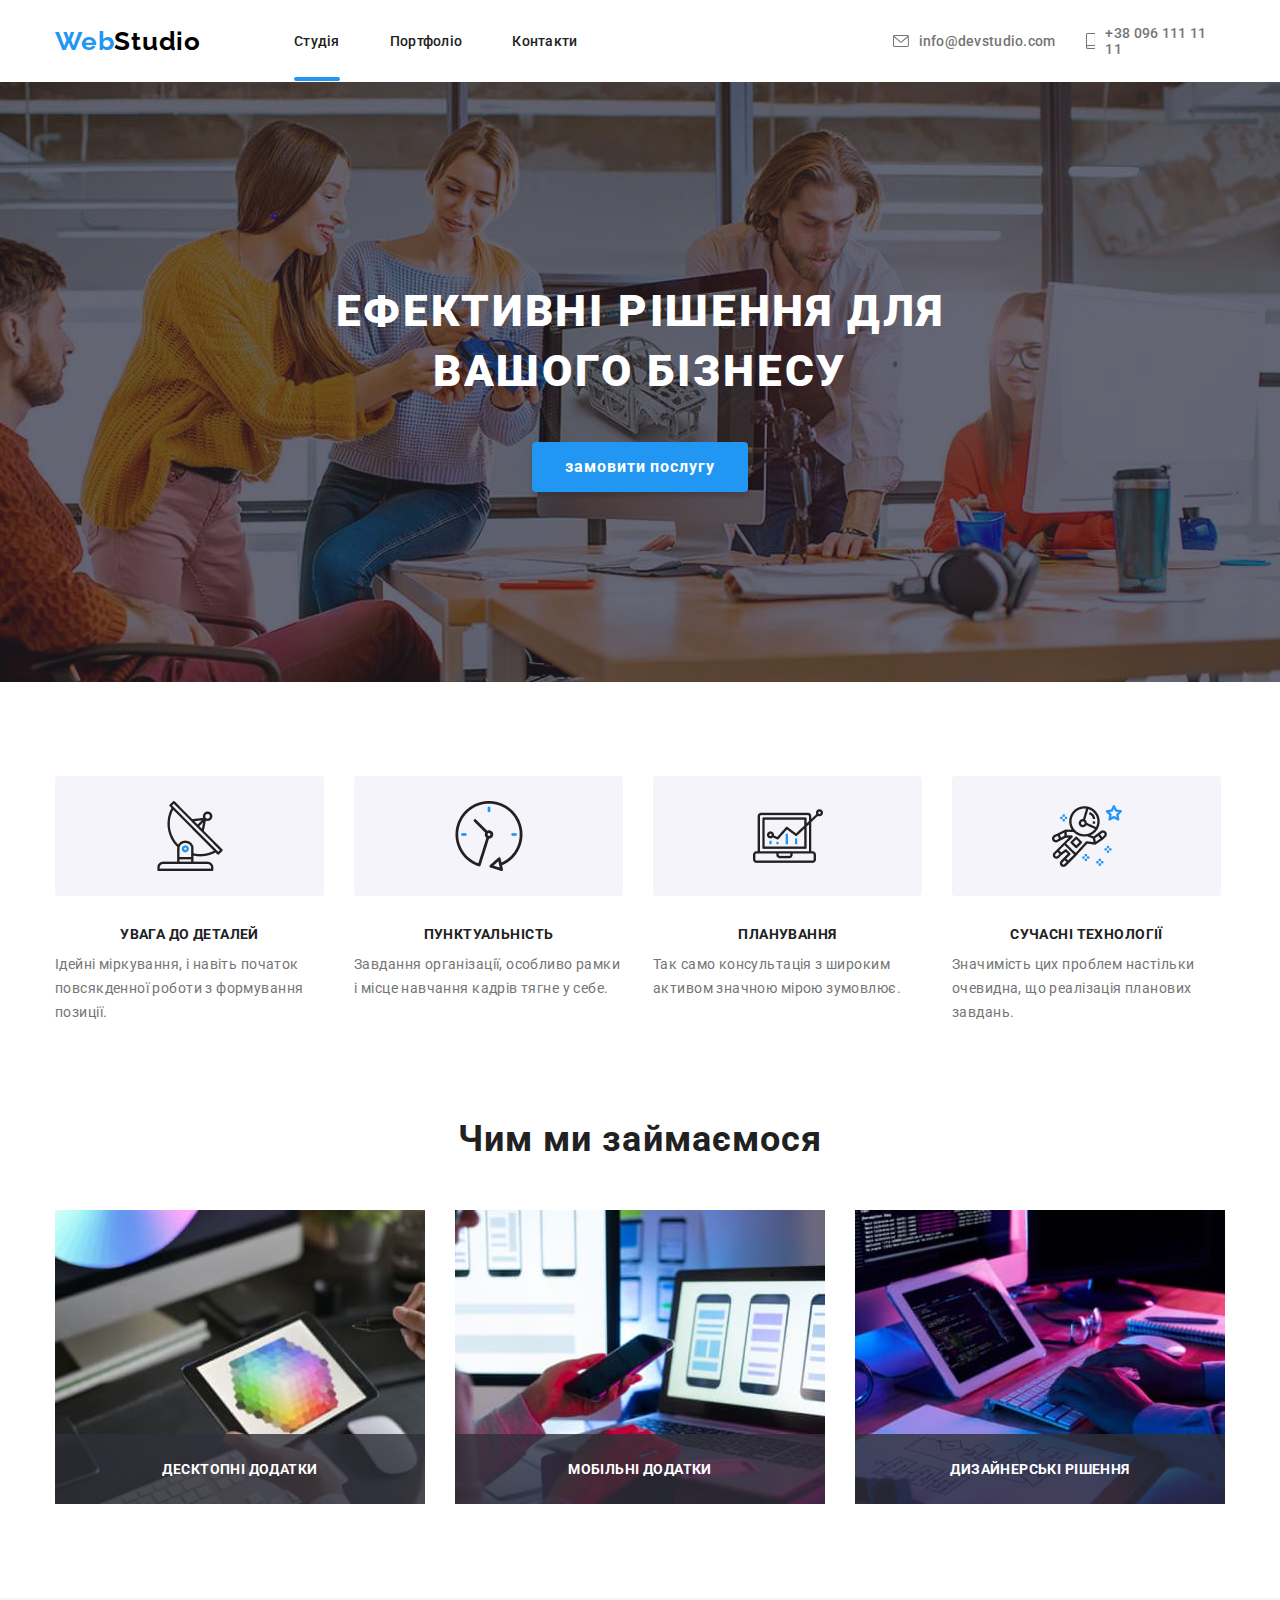
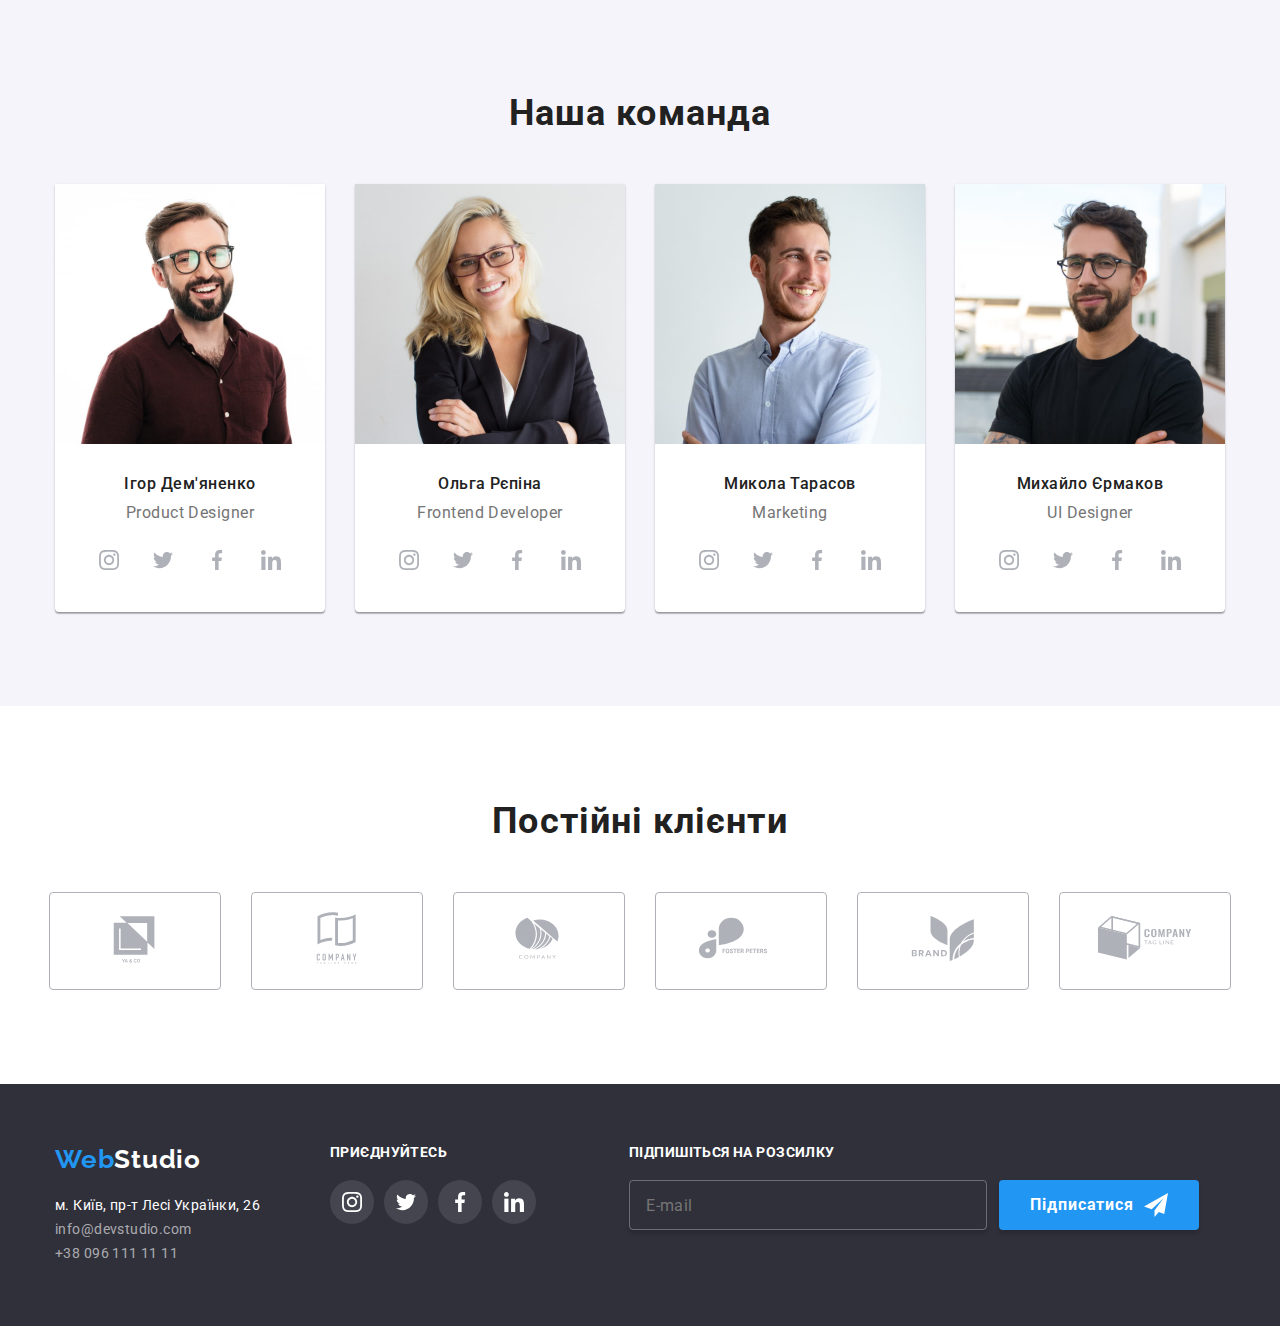
==== index.html @ 7b569685 "up" ====
<!DOCTYPE html>
<html lang="en">

<head>
    <meta charset="UTF-8">
    <meta name="viewport" content="width=device-width, initial-scale=1.0">
    <title>Document</title>
    <link rel="stylesheet" href="https://cdnjs.cloudflare.com/ajax/libs/modern-normalize/2.0.0/modern-normalize.min.css"
        integrity="sha512-4xo8blKMVCiXpTaLzQSLSw3KFOVPWhm/TRtuPVc4WG6kUgjH6J03IBuG7JZPkcWMxJ5huwaBpOpnwYElP/m6wg=="
        crossorigin="anonymous" referrerpolicy="no-referrer" />
    <link rel="preconnect" href="https://fonts.googleapis.com">
    <link rel="preconnect" href="https://fonts.gstatic.com" crossorigin>
    <link
        href="https://fonts.googleapis.com/css2?family=Raleway:wght@700&family=Roboto:wght@400;500;700;900&display=swap"
        rel="stylesheet">
    <link rel="stylesheet" href="./css/main.min.css">
</head>
<!-- header -->

<body>
    <header class="header">
        <div class="container">
            <a href="./index.html" class="header__logo">Web<span class="header__logo2">Studio</span></a>
            <nav class="header__nav">
                <input type="checkbox" id="toggle" class="burger__input">
                <label for="toggle" class="burger__label">
                    <span></span>
                </label>
                <ul class="header__nav-list">
                    <li class="header__nav-item"><a class="header__link-nav hover" href="./index.html">Студія</a></li>
                    <li class="header__nav-item"><a class="header__link-nav" href="./portfolio.html">Портфоліо</a></li>
                    <li class="header__nav-item"><a href="#" class="header__link-nav">Контакти</a></li>
                </ul>
                <!-- mobile-menu -->

                <div class="mobile__menu">
                    <nav class="mobile__nav">
                        <ul class="mobile__nav-list">
                            <li class="mobile__nav-item"><a class="mobile__link-nav hover"
                                    href="./index.html">Студія</a></li>
                            <li class="mobile__nav-item"><a class="mobile__link-nav"
                                    href="./portfolio.html">Портфоліо</a></li>
                            <li class="mobile__nav-item"><a href="#" class="mobile__link-nav">Контакти</a></li>
                        </ul>
                    </nav>
                    <div>
                        <ul class="mobile__contacts">
                            <li class="mobile__contacts-item "><a class="mobile__contacts-link tel-link"
                                    href="tel:+380961111111">
                                    +38 096 111 11 11</a></li>
                            <li class="mobile__contacts-item"><a class="mobile__contacts-link email-link"
                                    href="mailto:info@devstudio.com">
                                    info@devstudio.com</a></li>

                        </ul>
                        <ul class="mobile__social">
                            <li class="mobile__social-item">
                                <a href="" class="mobile__social-link">Instagram</a>
                            </li>
                            <li class="mobile__social-item">
                                <a href="" class="mobile__social-link">Twitter</a>
                            </li>
                            <li class="mobile__social-item">
                                <a href="" class="mobile__social-link">Facebook</a>
                            </li>
                            <li class="mobile__social-item">
                                <a href="" class="mobile__social-link">Linkedin</a>
                            </li>
                        </ul>
                    </div>
                </div>
            </nav>
            <ul class="header__contacts">
                <li class="header__contacts-item"><a class="header__contacts-link" href="mailto:info@devstudio.com">
                        <svg class="header__contacts-svg" width="16px" height="12px">
                            <use href="./img/icons/symbol-defs.svg#icon-envelope"></use>
                        </svg>
                        info@devstudio.com</a></li>
                <li class="header__contacts-item"><a class="header__contacts-link" href="tel:+380961111111">
                        <svg class="header__contacts-svg" width="10px" height="16px">
                            <use href="./img/icons/symbol-defs.svg#icon-smartphone"></use>
                        </svg>
                        +38 096 111 11 11</a></li>
            </ul>
        </div>
    </header>
    <main>
        <section class="hero">
            <div class="container">
                <h1 class="hero__title">Ефективні рішення для <br> вашого бізнесу</h1>
                <button class="hero-button" data-modal-open>замовити послугу</button>
            </div>
        </section>
        <section class="information-section section">
            <div class="container">
                <ul class="information-section__list">
                    <li class="information-section__item">
                        <h3 class="information-section__title">Увага до деталей</h3>
                        <p class="information-section__text">Ідейні міркування, і навіть початок повсякденної роботи з
                            формування позиції.</p>
                    </li>
                    <li class="information-section__item">
                        <h3 class="information-section__title">Пунктуальність</h3>
                        <p class="information-section__text">Завдання організації, особливо рамки і місце навчання
                            кадрів тягне у себе.</p>
                    </li>
                    <li class="information-section__item">
                        <h3 class="information-section__title">Планування</h3>
                        <p class="information-section__text">Так само консультація з широким активом значною мірою
                            зумовлює.</p>
                    </li>
                    <li class="information-section__item">
                        <h3 class="information-section__title">Сучасні технології</h3>
                        <p class="information-section__text">Значимість цих проблем настільки очевидна, що реалізація
                            планових завдань.</p>
                    </li>
                </ul>
            </div>
        </section>
        <section class="services">
            <div class="container">
                <h2 class="services__title">Чим ми займаємося</h2>
                <ul class="services__list">
                    <li class="services__item">
                        <img class="services__photo" src="./img/works/designer.jpg" alt="робота на комп'юторі">
                        <p class="services__p">Десктопні додатки</p>
                    </li>
                    <li class="services__item">
                        <img class="services__photo" src="./img/works/phone.jpg" alt="робота на телефоні">
                        <p class="services__p">Мобільні додатки</p>
                    </li>
                    <li class="services__item">
                        <img class="services__photo" src="./img/works/printing.jpg" alt="робота на планшеті">
                        <p class="services__p">Дизайнерські рішення</p>
                    </li>
                </ul>
            </div>
        </section>
        <section class="team-members">
            <div class="container">
                <h2 class="team-members__title">Наша команда</h2>
                <ul class="team-members__list">
                    <li class="team-members__item"><img class="team-members__photo" src="./img/team/igor.jpg"
                            alt="чоловік">
                        <h3 class="team-members__subtitle">Ігор Дем'яненко</h3>
                        <p class="team-members_text">Product Designer</p>
                        <ul class="team-members-svg-list">
                            <li class="team-members-svg-item">
                                <a href="#" class="team-members-svg-link">
                                    <svg class="team-members-svg">
                                        <use href="./img/icons/symbol-defs.svg#icon-instagram"></use>
                                    </svg>
                                </a>
                            </li>
                            <li class="team-members-svg-item">
                                <a href="#" class="team-members-svg-link">
                                    <svg class="team-members-svg">
                                        <use href="./img/icons/symbol-defs.svg#icon-twitter"></use>
                                    </svg>
                                </a>
                            </li>
                            <li class="team-members-svg-item">
                                <a href="#" class="team-members-svg-link">
                                    <svg class="team-members-svg">
                                        <use href="./img/icons/symbol-defs.svg#icon-facebook"></use>
                                    </svg>
                                </a>
                            </li>
                            <li class="team-members-svg-item">
                                <a href="#" class="team-members-svg-link">
                                    <svg class="team-members-svg">
                                        <use href="./img/icons/symbol-defs.svg#icon-linkedin"></use>
                                    </svg>
                                </a>
                            </li>
                        </ul>
                    <li class="team-members__item"><img class="team-members__photo" src="./img/team/olga.jpg"
                            alt="жінка">
                        <h3 class="team-members__subtitle">Ольга Рєпіна</h3>
                        <p class="team-members_text">Frontend Developer</p>
                        <ul class="team-members-svg-list">
                            <li class="team-members-svg-item">
                                <a href="#" class="team-members-svg-link">
                                    <svg class="team-members-svg">
                                        <use href="./img/icons/symbol-defs.svg#icon-instagram"></use>
                                    </svg>
                                </a>
                            </li>
                            <li class="team-members-svg-item">
                                <a href="#" class="team-members-svg-link">
                                    <svg class="team-members-svg">
                                        <use href="./img/icons/symbol-defs.svg#icon-twitter"></use>
                                    </svg>
                                </a>
                            </li>
                            <li class="team-members-svg-item">
                                <a href="#" class="team-members-svg-link">
                                    <svg class="team-members-svg">
                                        <use href="./img/icons/symbol-defs.svg#icon-facebook"></use>
                                    </svg>
                                </a>
                            </li>
                            <li class="team-members-svg-item">
                                <a href="#" class="team-members-svg-link">
                                    <svg class="team-members-svg">
                                        <use href="./img/icons/symbol-defs.svg#icon-linkedin"></use>
                                    </svg>
                                </a>
                            </li>
                        </ul>
                    </li>
                    <li class="team-members__item"><img class="team-members__photo" src="./img/team/micola.jpg"
                            alt="чоловік">
                        <h3 class="team-members__subtitle">Микола Тарасов</h3>
                        <p class="team-members_text">Marketing</p>
                        <ul class="team-members-svg-list">
                            <li class="team-members-svg-item">
                                <a href="#" class="team-members-svg-link">
                                    <svg class="team-members-svg">
                                        <use href="./img/icons/symbol-defs.svg#icon-instagram"></use>
                                    </svg>
                                </a>
                            </li>
                            <li class="team-members-svg-item">
                                <a href="#" class="team-members-svg-link">
                                    <svg class="team-members-svg">
                                        <use href="./img/icons/symbol-defs.svg#icon-twitter"></use>
                                    </svg>
                                </a>
                            </li>
                            <li class="team-members-svg-item">
                                <a href="#" class="team-members-svg-link">
                                    <svg class="team-members-svg">
                                        <use href="./img/icons/symbol-defs.svg#icon-facebook"></use>
                                    </svg>
                                </a>
                            </li>
                            <li class="team-members-svg-item">
                                <a href="#" class="team-members-svg-link">
                                    <svg class="team-members-svg">
                                        <use href="./img/icons/symbol-defs.svg#icon-linkedin"></use>
                                    </svg>
                                </a>
                            </li>
                        </ul>
                    </li>
                    <li class="team-members__item"><img class="team-members__photo" src="./img/team/michailo.jpg"
                            alt="чоловік">
                        <h3 class="team-members__subtitle">Михайло Єрмаков </h3>
                        <p class="team-members_text">UI Designer</p>
                        <ul class="team-members-svg-list">
                            <li class="team-members-svg-item">
                                <a href="#" class="team-members-svg-link">
                                    <svg class="team-members-svg">
                                        <use href="./img/icons/symbol-defs.svg#icon-instagram"></use>
                                    </svg>
                                </a>
                            </li>
                            <li class="team-members-svg-item">
                                <a href="#" class="team-members-svg-link">
                                    <svg class="team-members-svg">
                                        <use href="./img/icons/symbol-defs.svg#icon-twitter"></use>
                                    </svg>
                                </a>
                            </li>
                            <li class="team-members-svg-item">
                                <a href="#" class="team-members-svg-link">
                                    <svg class="team-members-svg">
                                        <use href="./img/icons/symbol-defs.svg#icon-facebook"></use>
                                    </svg>
                                </a>
                            </li>
                            <li class="team-members-svg-item">
                                <a href="#" class="team-members-svg-link">
                                    <svg class="team-members-svg">
                                        <use href="./img/icons/symbol-defs.svg#icon-linkedin"></use>
                                    </svg>
                                </a>
                            </li>
                        </ul>
                    </li>
                </ul>

        </section>
        <section class="regular__customers">
            <h2 class="regular__customers-title">Постійні клієнти</h2>
            <ul class="regular__customers-list">
                <li class="regular__customers-item">
                    <svg class="regular__customers-svg">
                        <use class="regular__customers-use" href="./img/icons/symbol-defs.svg#icon-Logo1"></use>
                    </svg>
                </li>
                <li class="regular__customers-item">
                    <svg class="regular__customers-svg">
                        <use class="regular__customers-use" href="./img/icons/symbol-defs.svg#icon-Logo2"></use>
                    </svg>
                </li>
                <li class="regular__customers-item">
                    <svg class="regular__customers-svg">
                        <use class="regular__customers-use" href="./img/icons/symbol-defs.svg#icon-Logo3"></use>
                    </svg>
                </li>
                <li class="regular__customers-item">
                    <svg class="regular__customers-svg">
                        <use class="regular__customers-use" href="./img/icons/symbol-defs.svg#icon-Logo4"></use>
                    </svg>
                </li>
                <li class="regular__customers-item">
                    <svg class="regular__customers-svg">
                        <use class="regular__customers-use" href="./img/icons/symbol-defs.svg#icon-Logo5"></use>
                    </svg>
                </li>
                <li class="regular__customers-item">
                    <svg class="regular__customers-svg">
                        <use class="regular__customers-use" href="./img/icons/symbol-defs.svg#icon-Logo6"></use>
                    </svg>
                </li>
            </ul>
            </div>
        </section>
    </main>
    <footer class="footer">
        <div class="container">
            <div class="footer-x-svg">
                <div class="footer__info-thumb">
                    <div class="footer-section">
                        <a class="footer__logo" href="#">Web<span class="footer__logo2">Studio</span></a>
                        <ul class="footer__list">
                            <li class="footer__item"><a class="footer__link-1" href="#">м. Київ, пр-т Лесі Українки,
                                    26</a>
                            </li>
                            <li class="footer__item"><a class="footer__link-2"
                                    href="mailto:info@devstudio.com">info@devstudio.com</a></li>
                            <li class="footer__item"><a class="footer__link-2" href="tel:+380961111111">+38 096 111 11
                                    11</a></li>
                        </ul>
                    </div>
                    <div class="footer__svg-section">
                        <h2 class="footer__text">приєднуйтесь</h2>
                        <ul class="footer-svg-list">
                            <li class="footer-svg-item">
                                <a href="#" class="footer-svg-link">
                                    <svg class="footer-svg">
                                        <use href="./img/icons/symbol-defs.svg#icon-instagram"></use>
                                    </svg>
                                </a>
                            </li>
                            <li class="footer-svg-item">
                                <a href="#" class="footer-svg-link">
                                    <svg class="footer-svg">
                                        <use href="./img/icons/symbol-defs.svg#icon-twitter"></use>
                                    </svg>
                                </a>
                            </li>
                            <li class="footer-svg-item">
                                <a href="#" class="footer-svg-link">
                                    <svg class="footer-svg">
                                        <use href="./img/icons/symbol-defs.svg#icon-facebook"></use>
                                    </svg>
                                </a>
                            </li>
                            <li class="footer-svg-item">
                                <a href="#" class="footer-svg-link">
                                    <svg class="footer-svg">
                                        <use href="./img/icons/symbol-defs.svg#icon-linkedin"></use>
                                    </svg>
                                </a>
                            </li>
                        </ul>
                    </div>
                </div>
                <div class="footer__form-container">
                    <h2 class="footer__text">Підпишіться на розсилку</h2>
                    <form class="footer__form">
                        <label class="footer-label">
                            <input placeholder="E-mail" class="footer-input" type="email" name="email"
                                pattern="^[a-zA-Z0-9._%+-]+@[a-zA-Z0-9.-]+\.[a-zA-Z]{2,}$" required
                                title="Вкажіть свою елктронну адресу">

                        </label>
                        <button type="submit" class="footer__button">
                            Підписатися
                            <svg class="footer__svg-button">
                                <use href="./img/icons/symbol-defs.svg#icon-send"></use>
                            </svg></button>
                    </form>
                </div>
            </div>

        </div>
        </div>
    </footer>
    <div class="backdrop is-hidden" data-modal>
        <div class="modal">
            <button class="btn" data-modal-close>
                <svg class="close-svg">
                    <use href="./img/icons/symbol-defs.svg#icon-close"></use>
                </svg>
            </button>
            <h1 class="modal-title">Залиште свої дані, ми вам передзвонимо</h1>
            <form class="signup-form">
                <label class="signup-label">Ім'я
                    <div class="signup-thumb">
                        <input class="signup-input" type="text" name="name"
                            pattern="^[A-Za-zА-Яа-яЁёІіЇїЄє\s\-']{1,50}$" required title="Вкажіть своє ім'я">
                        <svg class="signup-svg">
                            <use href="./img/icons/symbol-defs.svg#icon-person"></use>
                        </svg>
                    </div>
                </label>
                <label class="signup-label">Номер телефону
                    <div class="signup-thumb">
                        <input class="signup-input" type="tel" name="phone" pattern="^(?:\d{10}|38\d{10})$" required
                            title="Вкажіть свій номер телефону">
                        <svg class="signup-svg">
                            <use href="./img/icons/symbol-defs.svg#icon-phone"></use>
                        </svg>
                    </div>
                </label>

                <label class="signup-label">Пошта
                    <div class="signup-thumb">
                        <input class="signup-input" type="email" name="email"
                            pattern="^[a-zA-Z0-9._%+-]+@[a-zA-Z0-9.-]+\.[a-zA-Z]{2,}$" required
                            title="Вкажіть свою елктронну адресу">
                        <svg class="signup-svg">
                            <use href="./img/icons/symbol-defs.svg#icon-email"></use>
                        </svg>
                    </div>
                </label>
                <label placeholder="Your message*" class="signup-label" for="">Коментар
                    <div class="signup-thumb">
                        <textarea class="signup-input" name="message" placeholder="Введіть текст" id="" cols="30"
                            rows="10"></textarea>
                    </div>
                </label>
                <div class="security__div">
                    <input class="security__input" required type="checkbox" name="security"
                        value="Погоджуюся з розсилкою та приймаю Умови договору">
                    <h3 class="security__text">Погоджуюся з розсилкою та приймаю</h3> <a class="security__link"
                        href="#">Умови договору</a>
                </div>
                <button class="signup-button" type="submit">Відправити</button>
                <div class="label__input">

                </div>
            </form>
            </li>
        </div>
    </div>

    <script src="./modal.js"></script>
</body>

</html>
---- css/main.min.css ----
*,*::after,*::before{margin:0;padding:0;border:none;box-sizing:border-box}h1,h2,h3,h4,h5,h6,p{margin:0}p:last-child{margin-bottom:0}ul{margin:0;padding:0;list-style:none}a{color:currentColor;text-decoration:none}button{cursor:pointer}img{display:block;max-width:100%;height:auto}ul{margin:0;padding:0;list-style:none}a{color:currentColor;text-decoration:none}.container{width:100%;padding-left:15px;padding-right:15px}@media screen and (min-width: 480px){.container{width:480px;margin:0 auto}}@media screen and (min-width: 768px){.container{width:768px}}@media screen and (min-width: 1200px){.container{width:1200px}}body{font-family:"Roboto",sans-serif}.section{padding-top:60px;padding-bottom:60px}@media screen and (min-width: 1200px){.section{padding-top:94px;padding-bottom:94px}}.security__div,.close-svg{display:flex;justify-content:center;align-items:center}.header{padding-top:10px;padding-bottom:10px}.header .container{display:flex;align-items:center;justify-content:space-between}.header__logo{color:#2196f3;font-family:Raleway;font-size:24px;font-weight:700;letter-spacing:.72px}.header__logo2{color:#000}.header__nav-list{display:none}.header__contacts{display:none}@media screen and (min-width: 768px){.mobile__menu{display:none}.header{padding-top:21px;padding-bottom:21px}.header .container{display:flex;align-items:center;justify-content:flex-start}.header__logo{margin-right:88px}.header__nav{display:block;margin-right:96px}.header__nav-list{display:flex;align-items:center;gap:50px}.header__link-nav{position:relative;color:#212121;transition:color 250ms cubic-bezier(0.4, 0, 0.2, 1);font-size:14px;font-weight:500;letter-spacing:.28px;padding-bottom:32px}.header__contacts-link:hover,.header__link-nav:hover{color:#2196f3}.header__contacts{display:flex;flex-direction:column;gap:10px}.header__contacts-link{display:flex;transition:color 250ms cubic-bezier(0.4, 0, 0.2, 1);align-items:center;gap:10px;color:#757575;font-size:12px;font-weight:500;letter-spacing:.24px}.header__contacts-svg{fill:currentColor}.hover::after{content:"";display:block;position:absolute;bottom:0;left:0;height:4px;width:100%;border-radius:2px;background:#2196f3}}@media screen and (min-width: 1200px){.header{padding-top:25px;padding-bottom:25px}.header__link-nav{color:#212121;transition:color 250ms cubic-bezier(0.4, 0, 0.2, 1);font-family:"Roboto",sans-serif;font-size:14px;font-style:normal;font-weight:500;line-height:normal;letter-spacing:.28px}.header__contacts-link:hover,.header__link-nav:hover{color:#2196f3}.header .container{display:flex;align-items:center}.header__logo{color:#2196f3;font-family:Raleway;font-size:26px;font-weight:700;letter-spacing:.78px;margin-right:93px}.header__logo2{color:#000;font-family:Raleway;font-size:26px;font-weight:700;letter-spacing:.78px}.header__nav{font-size:14px;font-weight:500;letter-spacing:.28px;margin-right:315px}.header__nav-list{display:flex;gap:50px}.header__contacts{display:flex;flex-direction:row;align-items:center;gap:30px}.header__contacts-link{display:flex;transition:color 250ms cubic-bezier(0.4, 0, 0.2, 1);align-items:center;gap:10px;color:#757575;font-family:"Roboto",sans-serif;font-size:14px;font-weight:500;letter-spacing:.28px}.header__contacts-svg{fill:currentColor}}.footer{padding-top:60px;padding-bottom:60px;background:#2f303a;text-align:center}.footer__logo{font-family:Raleway;color:#2196f3;font-size:24px;font-weight:700;letter-spacing:.72px}.footer__logo2{color:#fff}.footer__list{padding-top:20px}.footer__link-1{color:#fff;font-size:14px;font-style:normal;font-weight:400;line-height:171.429%;letter-spacing:.42px}.footer__link-2{color:rgba(255,255,255,.6);font-size:14px;font-weight:400;line-height:171.429%;letter-spacing:.42px}.footer__link-2:last-child{margin:8px 0px}.footer__text{color:#fff;font-family:Roboto;font-size:14px;text-align:center;font-weight:700;letter-spacing:.42px;text-transform:uppercase;margin-bottom:20px}.footer-svg-list{display:flex;gap:10px;align-items:center;justify-content:center}.footer-svg-link{display:flex;justify-content:center;align-items:center;width:44px;height:44px;border-radius:50%;background-color:rgba(255,255,255,.1);transition:background-color 250ms cubic-bezier(0.4, 0, 0.2, 1)}.footer-svg{fill:#fff;width:20px;height:20px;transition:fill 250ms cubic-bezier(0.4, 0, 0.2, 1)}.footer-svg-link:hover,.footer-svg-link:focus{background-color:#2196f3}.footer-section{margin-bottom:60px}.footer-label{color:#fff;font-family:Roboto;font-size:14px;font-weight:700;letter-spacing:.42px;text-transform:uppercase}.footer-input{padding:15px 16px;width:100%;color:rgba(255,255,255,.6);font-family:Roboto;font-size:16px;font-weight:400;line-height:20px;letter-spacing:.48px;height:50px;border-radius:4px;border:1px solid rgba(255,255,255,.3);background:rgba(33,150,243,0);box-shadow:0px 4px 4px 0px rgba(0,0,0,.15)}.footer__button{display:flex;justify-content:center;margin:0 auto;align-items:center;margin-top:20px;color:#fff;text-align:center;font-family:Roboto;font-size:16px;font-weight:700;line-height:30px;letter-spacing:.96px;width:200px;height:50px;border-radius:4px;background:#2196f3;box-shadow:0px 4px 4px 0px rgba(0,0,0,.15)}.footer__svg-button{margin-left:10px;width:24px;height:24px;fill:#fff}@media screen and (min-width: 768px){.footer__info-thumb{display:flex;justify-content:space-around}.footer-input{width:450px}}@media screen and (min-width: 1200px){.footer{text-align:start}.footer-section{margin-bottom:0;margin-right:70px}.footer__logo{font-size:26px;letter-spacing:.78px}.footer__text{text-align:start}.footer-x-svg{display:flex}.footer__svg-section{margin-right:93px}.footer__form{display:flex;gap:12px}.footer-input{width:358px}.footer__button{margin-top:0}}.burger__input[type=checkbox],.burger__label{display:none}@media screen and (max-width: 767px){.burger__label{display:block;height:30px;width:30px;margin-left:auto;position:relative}.burger__label:hover{cursor:pointer}.burger__label span{top:15px}.burger__label span,.burger__label span::before,.burger__label span::after{content:"";display:block;width:25px;height:2px;background:#333;position:absolute;right:0;transition:.3s;z-index:10}.burger__label span::before{top:-8px}.burger__label span::after{top:8px}.mobile__nav-list{margin:15px 0}.mobile__menu{position:fixed;top:0;left:0;z-index:5;width:100%;height:100%;padding:48px 40px;background:#fff;transform:translateX(100%);transition:transform 250ms cubic-bezier(0.4, 0, 0.2, 1);overflow:hidden;display:flex;flex-direction:column;justify-content:space-between}.burger__input[type=checkbox]:checked~.mobile__menu{display:flex;opacity:1;visibility:visible;pointer-events:auto;transform:translateX(0)}.burger__input[type=checkbox]:checked~.burger__label span{transform:rotate(-45deg)}.burger__input[type=checkbox]:checked~.burger__label span::before{top:0;transform:rotate(0)}.burger__input[type=checkbox]:checked~.burger__label span::after{top:0;transform:rotate(90deg)}}.mobile__nav-item:not(:last-child){margin-bottom:32px}.mobile__link-nav{color:#212121;font-family:Roboto;font-size:40px;font-style:normal;font-weight:500;line-height:normal;letter-spacing:.8px}.mobile__contacts{margin-bottom:64px}.mobile__contacts-item:not(:last-child){margin-bottom:32px}.tel-link{color:#2196f3;font-family:Roboto;font-size:34px;font-style:normal;font-weight:500;line-height:normal;letter-spacing:.68px}.email-link{color:#757575;font-family:Roboto;font-size:24px;font-style:normal;font-weight:500;line-height:normal;letter-spacing:.48px}.mobile__social{display:flex;gap:10px;align-items:center}.mobile__social-item:not(:last-child){border-right:1px solid rgba(33,33,33,.2);padding-right:10px}.mobile__social-link{color:#2196f3;font-family:Roboto;font-size:18px;font-style:normal;font-weight:500;line-height:22px;letter-spacing:.36px}.hero{padding-top:118px;height:400px;background-image:linear-gradient(to right, rgba(47, 48, 58, 0.4), rgba(47, 48, 58, 0.4)),url("../img/hero.jpg");background-position:center;background-repeat:no-repeat;background-size:cover}.hero__title{color:#fff;text-align:center;font-size:26px;font-weight:900;line-height:161%;letter-spacing:1.56px;text-transform:uppercase;margin-bottom:30px}.hero-button{display:block;margin:0 auto;color:#fff;text-align:center;font-family:"Roboto",sans-serif;font-size:16px;font-weight:700;line-height:187%;letter-spacing:.96px;border-radius:4px;background-color:#2196f3;box-shadow:0px 4px 4px 0px rgba(0,0,0,.15);width:200px;height:50px;transition:background-color 250ms cubic-bezier(0.4, 0, 0.2, 1)}.hero-button:hover,.hero-button:focus{background-color:#1a65a3}@media screen and (min-width: 768px){.hero__title{font-size:26px;font-weight:900;text-transform:uppercase;margin-bottom:30px}.hero-button{display:block;margin:0 auto;color:#fff;text-align:center;font-family:"Roboto",sans-serif;font-size:16px;font-weight:700;line-height:187.5%;letter-spacing:.96px;border-radius:4px;background-color:#2196f3;box-shadow:0px 4px 4px 0px rgba(0,0,0,.15);height:50px;transition:background-color 250ms cubic-bezier(0.4, 0, 0.2, 1)}.hero__title{width:360px;margin:0 auto;margin-bottom:30px}}@media screen and (min-width: 1200px){.hero{padding-top:200px;height:600px;background-image:linear-gradient(to right, rgba(47, 48, 58, 0.4), rgba(47, 48, 58, 0.4)),url("../img/hero.jpg");background-position:center;background-repeat:no-repeat;background-size:cover}.hero__title{color:#fff;text-align:center;font-size:44px;font-weight:900;width:696px;line-height:136.364%;letter-spacing:2.64px;text-transform:uppercase;margin-bottom:40px}.hero-button{display:block;margin:0 auto;color:#fff;text-align:center;font-family:"Roboto",sans-serif;font-size:16px;font-weight:700;line-height:187.5%;letter-spacing:.96px;border-radius:4px;background-color:#2196f3;box-shadow:0px 4px 4px 0px rgba(0,0,0,.15);width:216px;height:50px;transition:background-color 250ms cubic-bezier(0.4, 0, 0.2, 1)}}.information-section__item:not(:last-child){margin-bottom:30px}.information-section__item::before{content:"";display:block;height:120px;width:100%;border-radius:4px;background-color:#f5f4fa;margin-bottom:30px}.information-section__item:nth-child(1)::before{background-image:url("../img/information/antenna.png");background-repeat:no-repeat;background-position:center}.information-section__item:nth-child(2)::before{background-image:url("../img/information/clock.png");background-repeat:no-repeat;background-position:center}.information-section__item:nth-child(3)::before{background-image:url("../img/information/diagram.png");background-repeat:no-repeat;background-position:center}.information-section__item:nth-child(4)::before{background-image:url("../img/information/astronaut.png");background-repeat:no-repeat;background-position:center}.information-section__title{color:#212121;font-size:14px;font-weight:700;letter-spacing:.42px;text-transform:uppercase;margin-bottom:10px;text-align:center}.information-section__text{color:#757575;font-size:14px;font-weight:400;line-height:24px;letter-spacing:.42px}@media screen and (min-width: 768px){.information-section__list{display:flex;gap:30px;flex-wrap:wrap}.information-section__item{width:353px}}@media screen and (min-width: 1200px){.information-section__item{width:269px}.information-section__item:not(:last-child){margin-bottom:0}}.services{display:none}@media screen and (min-width: 768px){.services{display:none}}@media screen and (min-width: 768px)and (min-width: 1200px){.services{display:flex;padding-bottom:94px}.services__title{color:#212121;text-align:center;font-size:36px;font-weight:700;letter-spacing:1.08px;margin-bottom:50px}.services__list{display:flex;justify-content:center;align-items:center;gap:30px}.services__item{position:relative}.services__p{position:absolute;bottom:0;width:100%;height:70px;color:#fff;display:flex;justify-content:center;align-items:center;background:rgba(47,48,58,.8);font-size:14px;font-weight:700;letter-spacing:.42px;text-transform:uppercase}}.team-members{padding:94px 0;background:#f5f4fa}.team-members__title{color:#212121;text-align:center;font-family:Roboto;font-size:28px;font-weight:700;letter-spacing:.84px}.team-members__list{display:flex;flex-wrap:wrap;gap:30px}.team-members__item{border-radius:0px 0px 4px 4px;background:#fff;box-shadow:0px 1px 3px 0px rgba(0,0,0,.12),0px 1px 1px 0px rgba(0,0,0,.14),0px 2px 1px 0px rgba(0,0,0,.2)}.team-members__photo{width:450px;height:460px;margin-bottom:30px}.team-members__subtitle{color:#212121;text-align:center;font-family:Roboto;font-size:16px;font-weight:500;letter-spacing:.48px;margin-bottom:10px}.team-members_text{color:#757575;text-align:center;font-family:Roboto;font-size:16px;font-weight:400;letter-spacing:.48px;margin-bottom:16px}.team-members-svg-list{display:flex;justify-content:center;gap:10px;margin-bottom:24px}.team-members-svg-link{display:flex;justify-content:center;align-items:center;width:44px;height:44px;border-radius:50%;background-color:#fff;transition:background-color 250ms cubic-bezier(0.4, 0, 0.2, 1)}.team-members-svg{fill:#afb1b8;width:20px;height:20px;transition:fill 250ms cubic-bezier(0.4, 0, 0.2, 1)}.team-members-svg-link:hover,.team-members-svg-link:focus{background-color:#2196f3}.team-members-svg-link:hover .team-members-svg,.team-members-svg-link:focus .team-members-svg{fill:#fff}@media screen and (min-width: 768px){.team-members__photo{width:354px;height:374px}}@media screen and (min-width: 1200px){.team-members{padding:94px 0;background:#f5f4fa}.team-members__title{color:#212121;text-align:center;font-family:Roboto;font-size:36px;letter-spacing:1.08px;margin-bottom:50px}.team-members__list{flex-wrap:nowrap}.team-members__photo{width:270px;height:260px}.team-members-svg-list{margin-bottom:30px}.team-members-svg-link:hover,.team-members-svg-link:focus{background-color:#2196f3}}.regular__customers{padding:60px 0px}.regular__customers-list{display:flex;justify-content:center;align-items:center;gap:30px;flex-wrap:wrap}.regular__customers-item{border-radius:4px;border:1px solid #afb1b8;padding:16px 52px;transition:border 250ms cubic-bezier(0.4, 0, 0.2, 1)}.regular__customers-title{color:#212121;text-align:center;font-family:Roboto;font-size:28px;font-weight:700;letter-spacing:.84px;margin-bottom:60px}.regular__customers-svg{fill:#afb1b8;width:106px;height:60px;transition:fill 250ms cubic-bezier(0.4, 0, 0.2, 1)}.regular__customers-item:hover,.regular__customers-item:focus{border:1px solid #2196f3}.regular__customers-item:hover .regular__customers-svg,.regular__customers-item:focus .regular__customers-svg{fill:#2196f3}@media screen and (min-width: 768px){.regular__customers-item{padding:16px 60px}}@media screen and (min-width: 1200px){.regular__customers{padding:94px 0px}.regular__customers-list{flex-wrap:nowrap}.regular__customers-item{padding:16px 32px}.regular__customers-title{color:#212121;text-align:center;font-family:Roboto;font-size:36px;font-style:normal;font-weight:700;line-height:normal;letter-spacing:1.08px;margin-bottom:50px}}.backdrop{position:fixed;top:0;left:0;width:100%;height:100%;background-color:rgba(0,0,0,.5);opacity:1;transition:opacity 250ms cubic-bezier(0.4, 0, 0.2, 1)}.backdrop.is-hidden{opacity:0;pointer-events:none;visibility:hidden}.backdrop.is-hidden .modal{transform:translate(-50%, -50%) scale(0)}.no-scroll{overflow:hidden}.modal{position:absolute;top:50%;left:50%;border-radius:4px;min-width:450px;min-height:609px;padding:40px;background-color:#fff;transform:translate(-50%, -50%) scale(1);transition:transform 250ms cubic-bezier(0.4, 0, 0.2, 1) 500ms,visibility 250ms cubic-bezier(0.4, 0, 0.2, 1) 500ms;gap:28px}.close-svg{width:18px;height:18px;transition:fill 250ms cubic-bezier(0.4, 0, 0.2, 1)}.close-svg:focus,.close-svg:hover{fill:#2196f3}.btn{position:absolute;top:8px;right:8px;display:flex;justify-content:center;align-items:center;width:30px;height:30px;border:1px solid rgba(0,0,0,.1);border-radius:50%;background-color:#fff;transition:border 250ms cubic-bezier(0.4, 0, 0.2, 1)}.btn:focus,.btn:hover{border:1px solid #2196f3}.signup-label{display:flex;flex-direction:column;color:#757575;font-family:Roboto;font-size:12px;font-style:normal;font-weight:400;line-height:normal;letter-spacing:.12px}.signup-input{transition:color 250ms cubic-bezier(0.4, 0, 0.2, 1);border-radius:4px;border:1px solid #dcdcdc;background:#fff;width:100%;height:40px;padding:12px 42px;resize:none;margin-top:4px;transition:outline 250ms cubic-bezier(0.4, 0, 0.2, 1)}.signup-thumb{transition:fill 250ms cubic-bezier(0.4, 0, 0.2, 1);position:relative;margin-bottom:10px}.signup-input:nth-last-child(1){border-radius:4px;border:1px solid #dcdcdc;background:#fff;width:100%;height:120px;padding:12px;margin-top:4px}.signup-svg{position:absolute;top:50%;left:12px;transform:translateY(-50%);width:18px;height:18px}.modal-title{color:#212121;text-align:center;font-size:20px;font-weight:700;letter-spacing:.6px;margin-bottom:12px}.signup-button{position:relative;display:block;margin:0 auto;margin-top:30px;color:#fff;text-align:center;font-family:"Roboto",sans-serif;font-size:16px;font-weight:700;line-height:187.5%;letter-spacing:.96px;border-radius:4px;background:#2196f3;box-shadow:0px 4px 4px 0px rgba(0,0,0,.15);width:216px;height:50px}.signup-thumb:focus,.signup-thumb:hover{fill:#2196f3}.signup-input:focus,.signup-input:hover{outline:solid #2196f3 1px}.security__input{width:16px;height:15px}.security__text{color:#757575;font-family:Roboto;font-size:12px;font-style:normal;font-weight:400;line-height:normal;letter-spacing:.36px;padding-left:8px}.security__link{color:#2196f3;font-family:Roboto;font-size:12px;font-style:normal;font-weight:400;line-height:normal;letter-spacing:.36px;text-decoration-line:underline;padding-left:2px}@media screen and (min-width: 1200px){.backdrop{position:fixed;top:0;left:0;width:100%;height:100%;background-color:rgba(0,0,0,.5);opacity:1;transition:opacity 250ms cubic-bezier(0.4, 0, 0.2, 1)}.backdrop.is-hidden{opacity:0;pointer-events:none;visibility:hidden}.backdrop.is-hidden .modal{transform:translate(-50%, -50%) scale(0)}.no-scroll{overflow:hidden}.modal{position:absolute;top:50%;left:50%;border-radius:4px;min-width:528px;min-height:581px;padding:40px;background-color:#fff;transform:translate(-50%, -50%) scale(1);transition:transform 250ms cubic-bezier(0.4, 0, 0.2, 1) 500ms,visibility 250ms cubic-bezier(0.4, 0, 0.2, 1) 500ms;gap:28px}.close-svg{width:18px;height:18px;transition:fill 250ms cubic-bezier(0.4, 0, 0.2, 1)}.close-svg:focus,.close-svg:hover{fill:#2196f3}.btn{position:absolute;top:8px;right:8px;display:flex;justify-content:center;align-items:center;width:30px;height:30px;border:1px solid rgba(0,0,0,.1);border-radius:50%;background-color:#fff;transition:border 250ms cubic-bezier(0.4, 0, 0.2, 1)}.btn:focus,.btn:hover{border:1px solid #2196f3}.signup-label{display:flex;flex-direction:column;color:#757575;font-family:Roboto;font-size:12px;font-style:normal;font-weight:400;line-height:normal;letter-spacing:.12px}.signup-input{transition:color 250ms cubic-bezier(0.4, 0, 0.2, 1);border-radius:4px;border:1px solid #dcdcdc;background:#fff;width:100%;height:40px;padding:12px 42px;resize:none;margin-top:4px;transition:outline 250ms cubic-bezier(0.4, 0, 0.2, 1)}.signup-thumb{transition:fill 250ms cubic-bezier(0.4, 0, 0.2, 1);position:relative;margin-bottom:10px}.signup-input:nth-last-child(1){border-radius:4px;border:1px solid #dcdcdc;background:#fff;width:100%;height:120px;padding:12px;margin-top:4px}.signup-svg{position:absolute;top:50%;left:12px;transform:translateY(-50%);width:18px;height:18px}.modal-title{color:#212121;text-align:center;font-size:20px;font-weight:700;letter-spacing:.6px;margin-bottom:12px}.signup-button{position:relative;display:block;margin:0 auto;margin-top:30px;color:#fff;text-align:center;font-family:"Roboto",sans-serif;font-size:16px;font-weight:700;line-height:187.5%;letter-spacing:.96px;border-radius:4px;background:#2196f3;box-shadow:0px 4px 4px 0px rgba(0,0,0,.15);width:216px;height:50px}.signup-thumb:focus,.signup-thumb:hover{fill:#2196f3}.signup-input:focus,.signup-input:hover{outline:solid #2196f3 1px}.security__input{width:16px;height:15px}.security__text{color:#757575;font-family:Roboto;font-size:14px;font-style:normal;font-weight:400;line-height:24px;letter-spacing:.42px;padding-left:8.38px}.security__link{color:#2196f3;font-family:Roboto;font-size:14px;font-style:normal;font-weight:400;line-height:24px;letter-spacing:.42px;text-decoration-line:underline;padding-left:2px}}.portfolio__projects-list{display:flex;flex-direction:column;gap:30px}.portfolio__projects-item{width:100%;background-color:#fff;border:1px solid #eee;transition:box-shadow 250ms cubic-bezier(0.4, 0, 0.2, 1)}.portfolio__projects-item:hover,.portfolio__projects-item:focus{box-shadow:0px 2px 1px 0px rgba(0,0,0,.2),0px 1px 1px 0px rgba(0,0,0,.14),0px 1px 3px 0px rgba(0,0,0,.12)}.portfolio__projects-thumb{position:relative;overflow:hidden}.portfolio__projects-thumb:hover .portfolio__projects-overlay{transform:translateY(0%)}.portfolio__projects-overlay{position:absolute;top:0;left:0;width:100%;height:100%;background-color:rgba(33,150,243,.9);transform:translateY(101%);transition:transform 250ms cubic-bezier(0.4, 0, 0.2, 1)}.portfolio__projects-overlay-text{padding:77px 24px;color:#fff;font-size:18px;font-weight:400;line-height:28px;letter-spacing:.54px}.portfolio__projects-content{padding:20px 24px}.portfolio__projects-photo{width:100%}.portfolio__projects-subtitle{color:#212121;font-size:18px;font-weight:700;line-height:200%;letter-spacing:1.08px}.portfolio__projects-text{color:#757575;font-size:16px;font-weight:400;line-height:187%;letter-spacing:.48px}@media screen and (min-width: 768px){.portfolio__projects-list{flex-direction:row;flex-wrap:wrap}.portfolio__projects-item{width:353px}.portfolio__projects-overlay-text{padding:49px 24px}}@media screen and (min-width: 1200px){.portfolio__projects-item{width:370px}.portfolio__projects-overlay-text{padding:63px 24px}}.portfolio-buttons__list{width:326px;display:flex;flex-wrap:wrap;gap:8px}.portfolio-buttons__button{color:#212121;border-radius:4px;background-color:#f5f4fa;text-align:center;font-family:"Roboto",sans-serif;font-size:16px;font-weight:500;line-height:162%;letter-spacing:.48px;padding:6px 22px;transition:color 250ms cubic-bezier(0.4, 0, 0.2, 1),background-color 250ms cubic-bezier(0.4, 0, 0.2, 1),box-shadow 250ms cubic-bezier(0.4, 0, 0.2, 1)}.portfolio-buttons__button:hover,.portfolio-buttons__button:focus{background-color:#2196f3;color:#fff;box-shadow:0px 3px 1px 0px rgba(0,0,0,.1),0px 1px 2px 0px rgba(0,0,0,.08),0px 2px 2px 0px rgba(0,0,0,.12)}@media screen and (min-width: 768px){.portfolio-buttons__list{width:100%;display:flex;flex-wrap:nowrap;justify-content:center}.portfolio-buttons__button{color:#212121;border-radius:4px;background-color:#f5f4fa;text-align:center;font-family:"Roboto",sans-serif;font-size:16px;font-weight:500;line-height:162%;letter-spacing:.48px;padding:6px 22px;transition:color 250ms cubic-bezier(0.4, 0, 0.2, 1),background-color 250ms cubic-bezier(0.4, 0, 0.2, 1),box-shadow 250ms cubic-bezier(0.4, 0, 0.2, 1)}.portfolio-buttons__button:hover,.portfolio-buttons__button:focus{background-color:#2196f3;color:#fff;box-shadow:0px 3px 1px 0px rgba(0,0,0,.1),0px 1px 2px 0px rgba(0,0,0,.08),0px 2px 2px 0px rgba(0,0,0,.12)}}/*# sourceMappingURL=main.min.css.map */
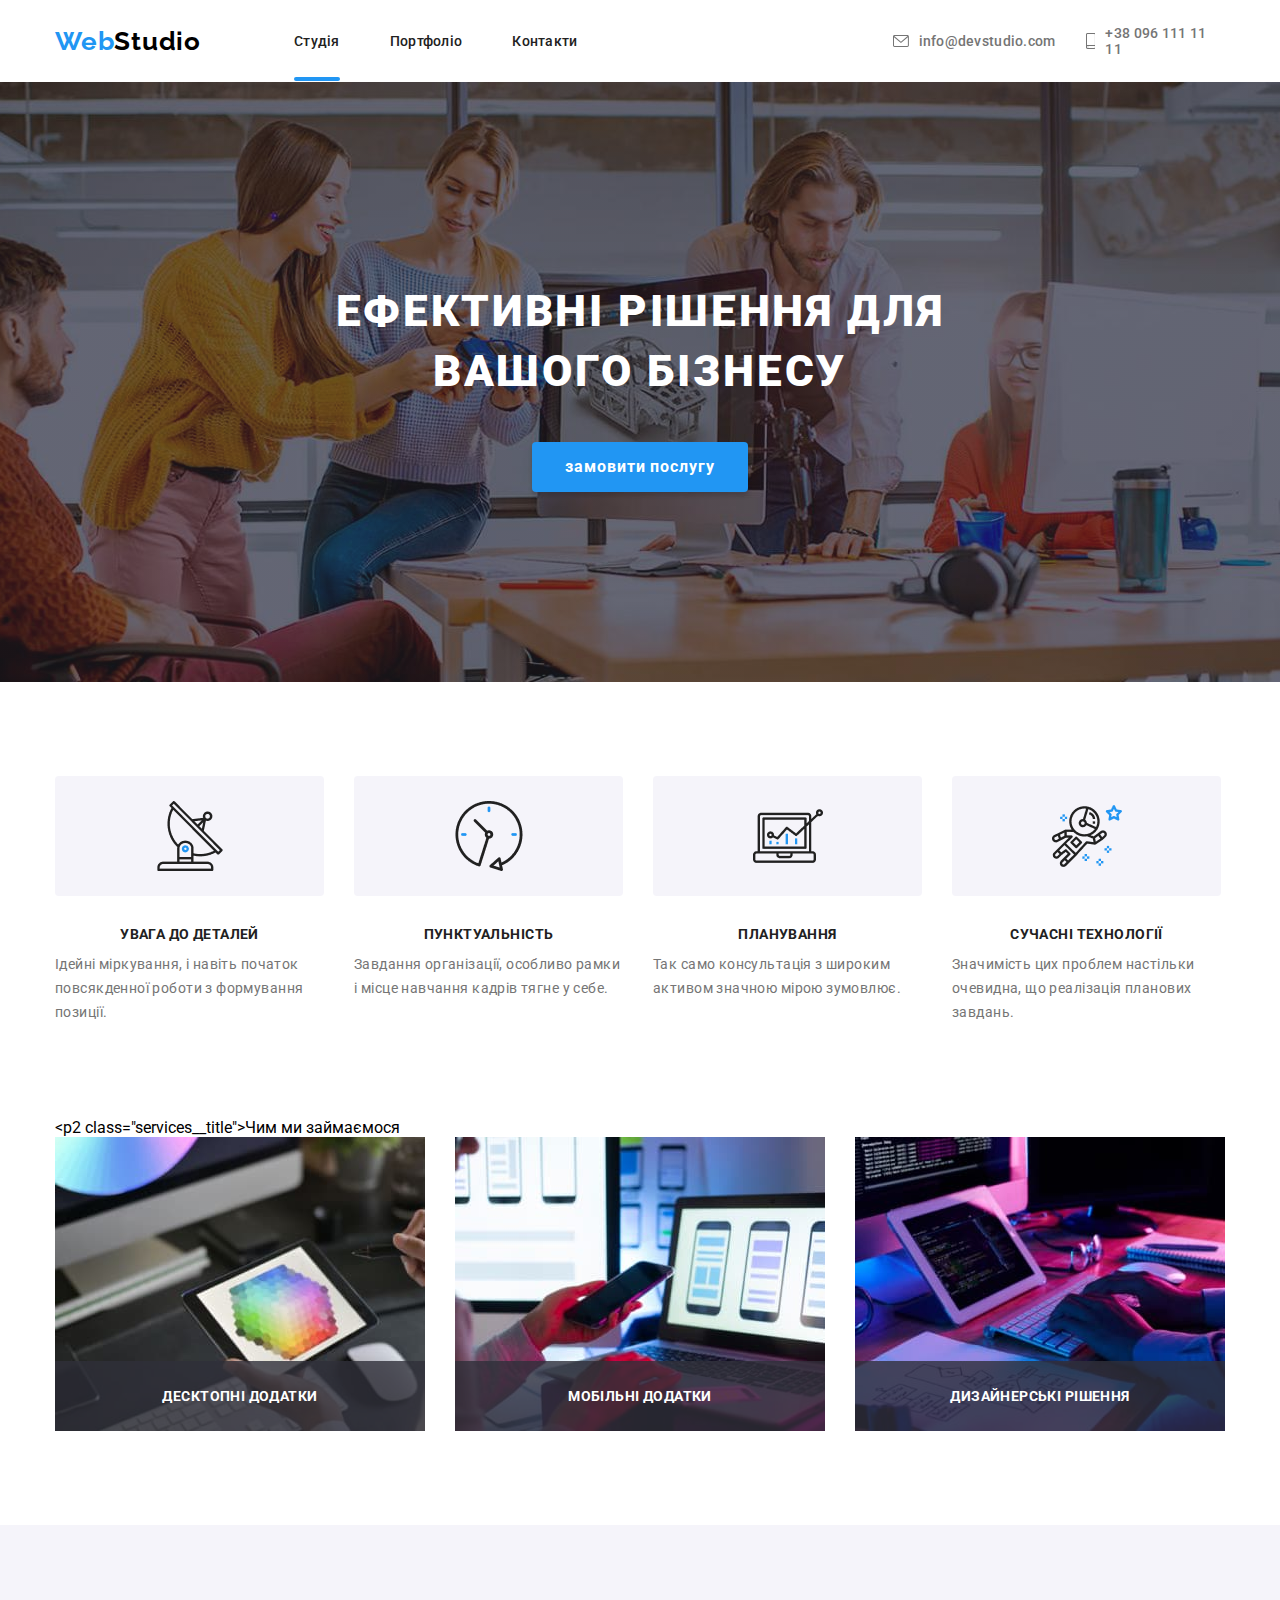
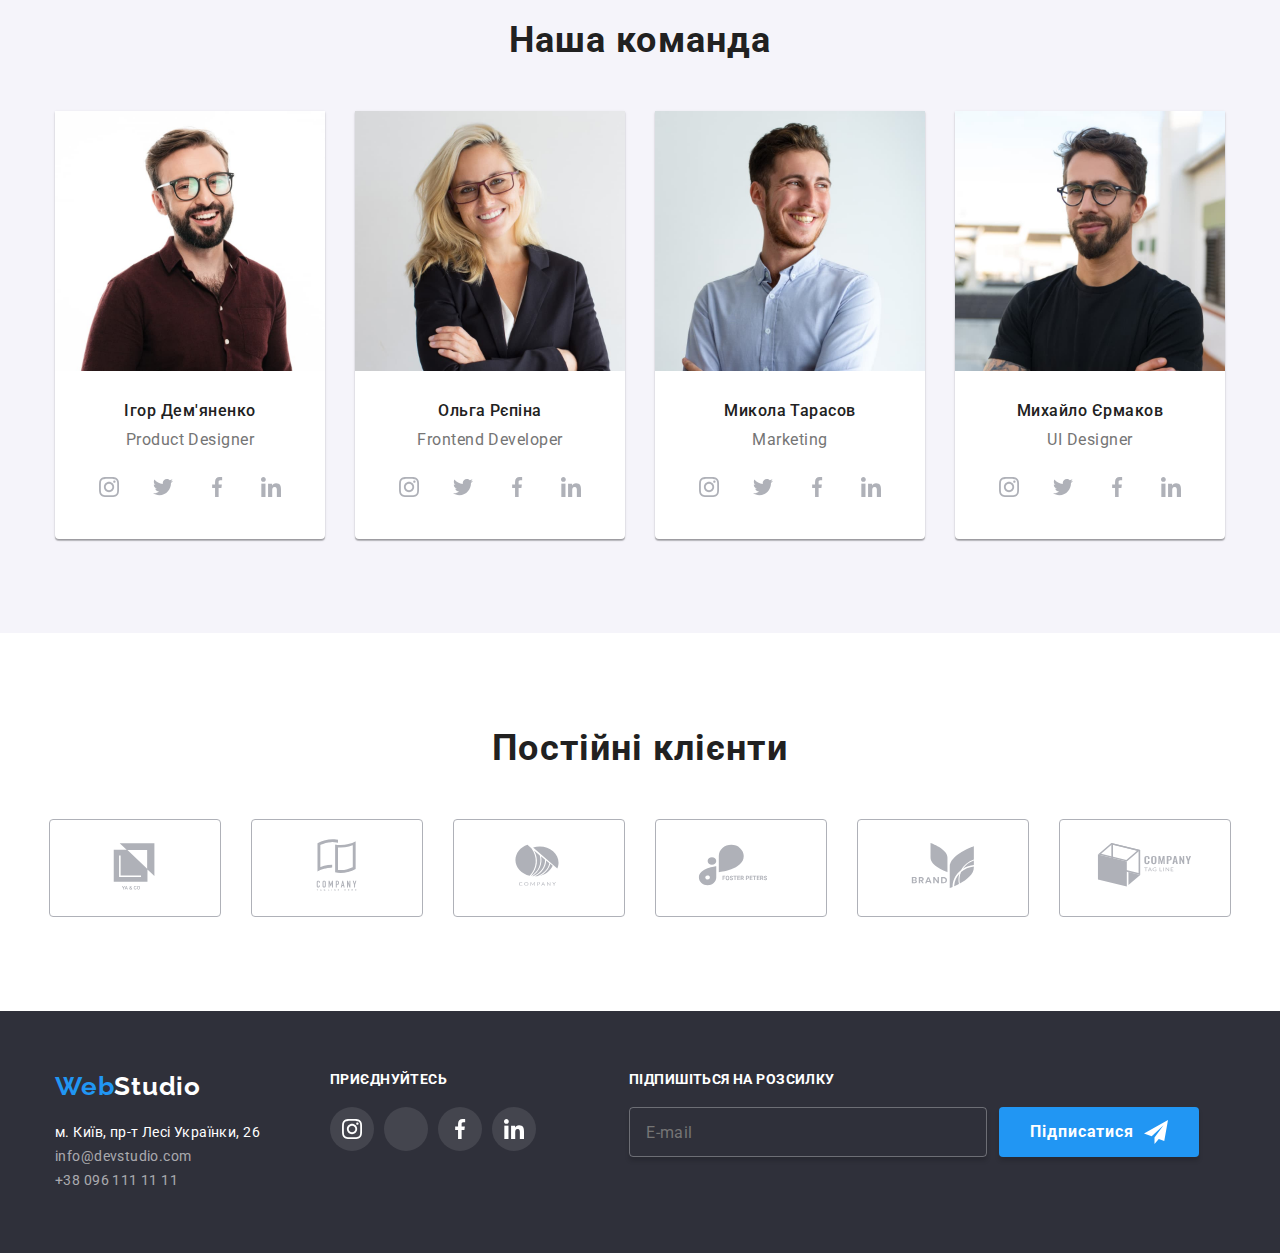
==== commit 82aa6e63: "up" ====
--- a/index.html
+++ b/index.html
@@ -119,21 +119,21 @@
         </section>
         <section class="services">
             <div class="container">
-                <h2 class="services__title">Чим ми займаємося</h2>
-                <ul class="services__list">
-                    <li class="services__item">
-                        <img class="services__photo" src="./img/works/designer.jpg" alt="робота на комп'юторі">
-                        <p class="services__p">Десктопні додатки</p>
-                    </li>
-                    <li class="services__item">
-                        <img class="services__photo" src="./img/works/phone.jpg" alt="робота на телефоні">
-                        <p class="services__p">Мобільні додатки</p>
-                    </li>
-                    <li class="services__item">
-                        <img class="services__photo" src="./img/works/printing.jpg" alt="робота на планшеті">
-                        <p class="services__p">Дизайнерські рішення</p>
-                    </li>
-                </ul>
+                <р2 class="services__title">Чим ми займаємося</h2>
+                    <ul class="services__list">
+                        <li class="services__item">
+                            <img class="services__photo" src="./img/works/designer.jpg" alt="робота на комп'юторі">
+                            <p class="services__p">Десктопні додатки</p>
+                        </li>
+                        <li class="services__item">
+                            <img class="services__photo" src="./img/works/phone.jpg" alt="робота на телефоні">
+                            <p class="services__p">Мобільні додатки</p>
+                        </li>
+                        <li class="services__item">
+                            <img class="services__photo" src="./img/works/printing.jpg" alt="робота на планшеті">
+                            <p class="services__p">Дизайнерські рішення</p>
+                        </li>
+                    </ul>
             </div>
         </section>
         <section class="team-members">
@@ -348,7 +348,7 @@
                             <li class="footer-svg-item">
                                 <a href="#" class="footer-svg-link">
                                     <svg class="footer-svg">
-                                        <use href="./img/icons/symbol-defs.svg#icon-twitter"></use>
+                                        <use href="./img/icons/symbol-defs.svg#icon-tw??itter"></use>
                                     </svg>
                                 </a>
                             </li>
@@ -375,7 +375,7 @@
                         <label class="footer-label">
                             <input placeholder="E-mail" class="footer-input" type="email" name="email"
                                 pattern="^[a-zA-Z0-9._%+-]+@[a-zA-Z0-9.-]+\.[a-zA-Z]{2,}$" required
-                                title="Вкажіть свою елктронну адресу">
+                                title="Вкажіть свою електронну адресу">
 
                         </label>
                         <button type="submit" class="footer__button">
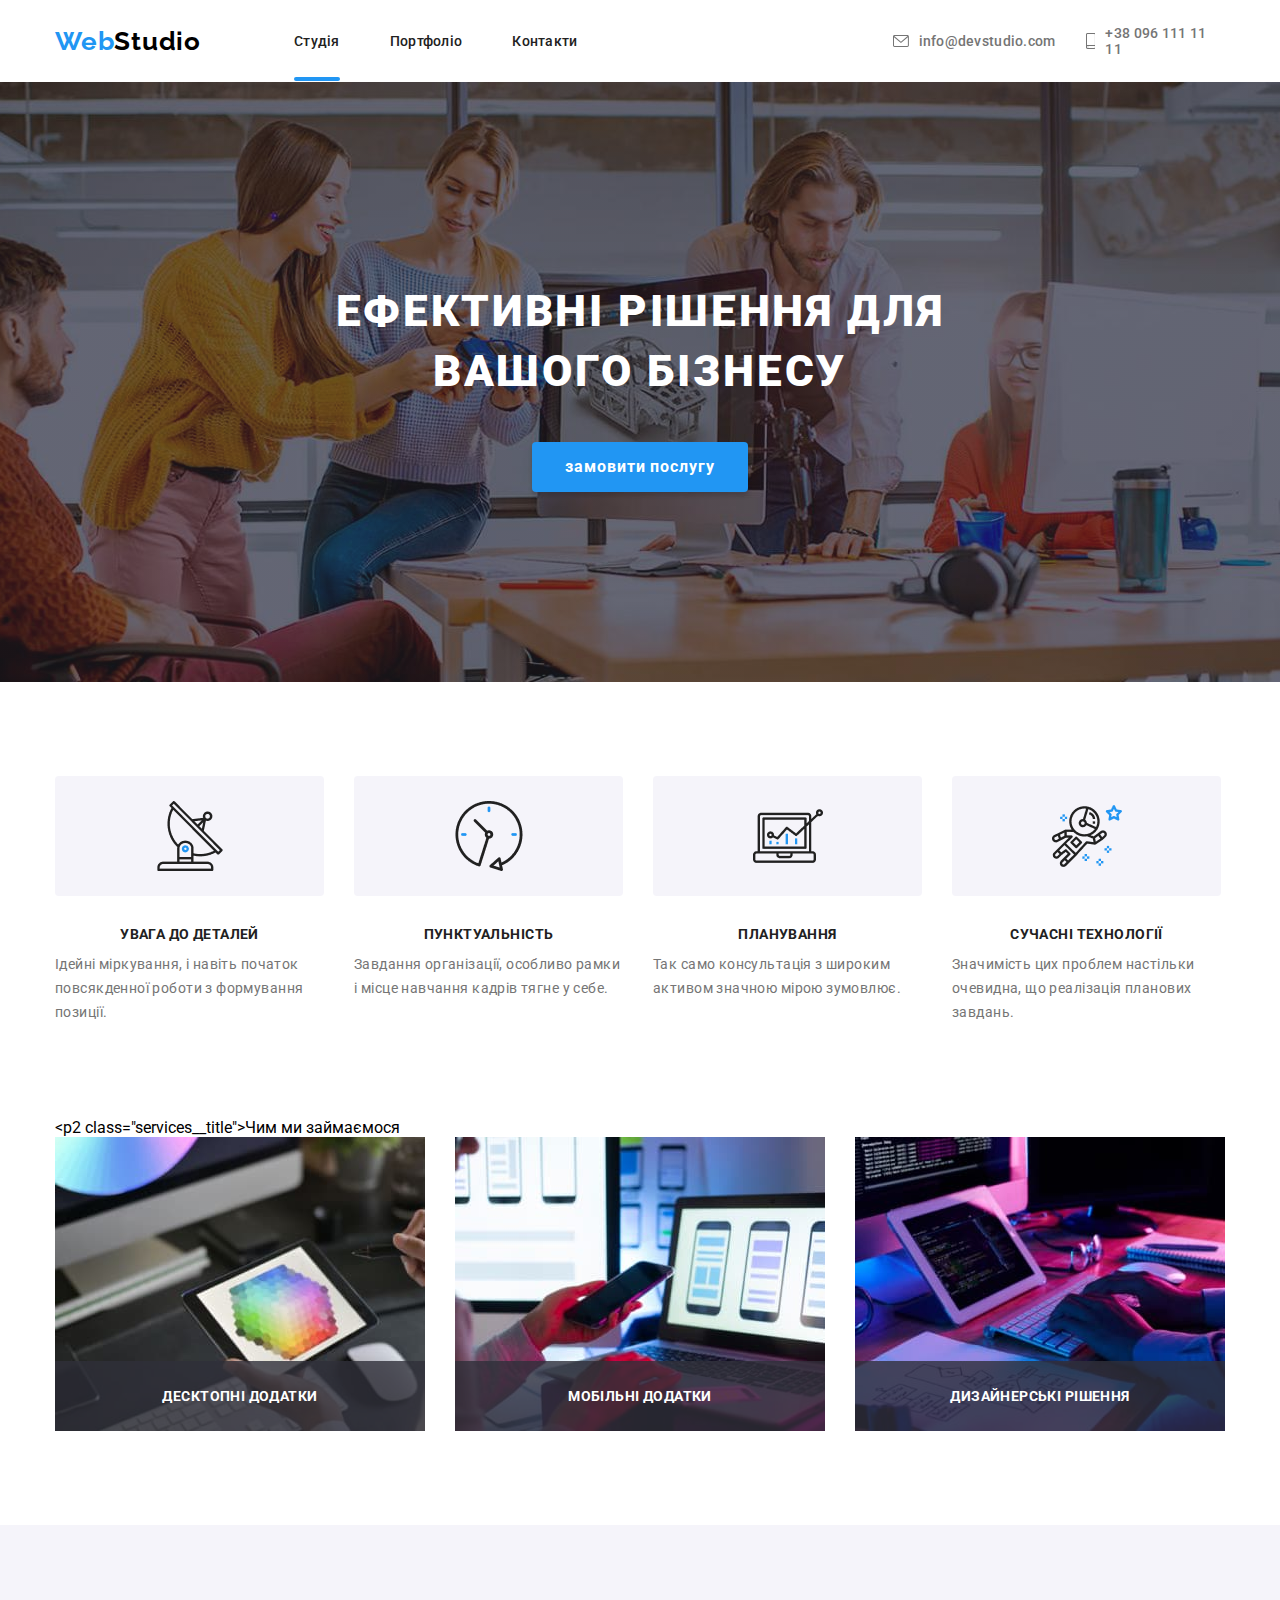
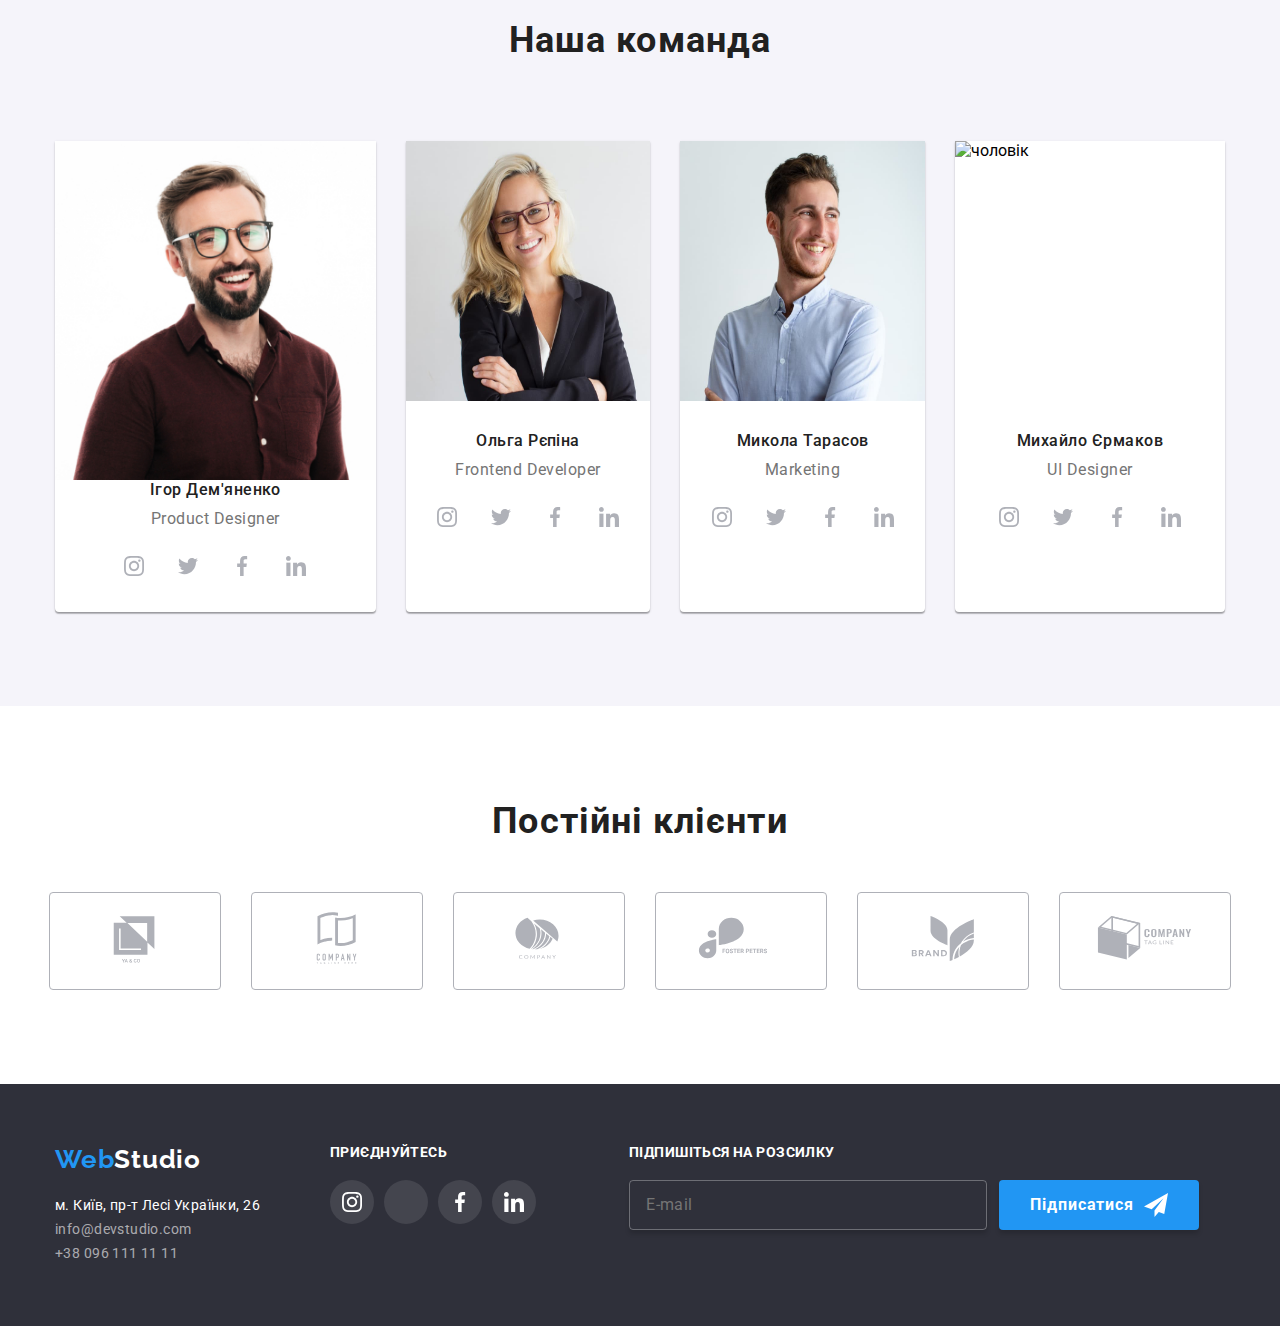
==== commit e24a627a: "up" ====
--- a/index.html
+++ b/index.html
@@ -140,8 +140,20 @@
             <div class="container">
                 <h2 class="team-members__title">Наша команда</h2>
                 <ul class="team-members__list">
-                    <li class="team-members__item"><img class="team-members__photo" src="./img/team/igor.jpg"
-                            alt="чоловік">
+                    <li class="team-members__item">
+                        <picture class="team-members__photo">
+                        <source srcset="./img/team/igor-mobile1x.jpg 1x,
+                         ./img/team/igor-mobile2x.jpg 2x" media="(max-width:767px)">
+
+                        <source srcset="./img/team/igor-tablet1x.jpg 1x,
+                        ./img/team/igor-tablet2x.jpg 2x," media="(min-width:768px)">
+
+                        <source srcset="./img/team/igor-desctop1x.jpg 1x,
+                        ./img/team/igor-desctop2x.jpg 2x," media="(min-width:1200px)">
+
+                         <img src="#"
+                         alt="igor">
+                    </picture>
                         <h3 class="team-members__subtitle">Ігор Дем'яненко</h3>
                         <p class="team-members_text">Product Designer</p>
                         <ul class="team-members-svg-list">
--- a/css/main.min.css
+++ b/css/main.min.css
@@ -1 +1 @@
-*,*::after,*::before{margin:0;padding:0;border:none;box-sizing:border-box}h1,h2,h3,h4,h5,h6,p{margin:0}p:last-child{margin-bottom:0}ul{margin:0;padding:0;list-style:none}a{color:currentColor;text-decoration:none}button{cursor:pointer}img{display:block;max-width:100%;height:auto}ul{margin:0;padding:0;list-style:none}a{color:currentColor;text-decoration:none}.container{width:100%;padding-left:15px;padding-right:15px}@media screen and (min-width: 480px){.container{width:480px;margin:0 auto}}@media screen and (min-width: 768px){.container{width:768px}}@media screen and (min-width: 1200px){.container{width:1200px}}body{font-family:"Roboto",sans-serif}.section{padding-top:60px;padding-bottom:60px}@media screen and (min-width: 1200px){.section{padding-top:94px;padding-bottom:94px}}.security__div,.close-svg{display:flex;justify-content:center;align-items:center}.header{padding-top:10px;padding-bottom:10px}.header .container{display:flex;align-items:center;justify-content:space-between}.header__logo{color:#2196f3;font-family:Raleway;font-size:24px;font-weight:700;letter-spacing:.72px}.header__logo2{color:#000}.header__nav-list{display:none}.header__contacts{display:none}@media screen and (min-width: 768px){.mobile__menu{display:none}.header{padding-top:21px;padding-bottom:21px}.header .container{display:flex;align-items:center;justify-content:flex-start}.header__logo{margin-right:88px}.header__nav{display:block;margin-right:96px}.header__nav-list{display:flex;align-items:center;gap:50px}.header__link-nav{position:relative;color:#212121;transition:color 250ms cubic-bezier(0.4, 0, 0.2, 1);font-size:14px;font-weight:500;letter-spacing:.28px;padding-bottom:32px}.header__contacts-link:hover,.header__link-nav:hover{color:#2196f3}.header__contacts{display:flex;flex-direction:column;gap:10px}.header__contacts-link{display:flex;transition:color 250ms cubic-bezier(0.4, 0, 0.2, 1);align-items:center;gap:10px;color:#757575;font-size:12px;font-weight:500;letter-spacing:.24px}.header__contacts-svg{fill:currentColor}.hover::after{content:"";display:block;position:absolute;bottom:0;left:0;height:4px;width:100%;border-radius:2px;background:#2196f3}}@media screen and (min-width: 1200px){.header{padding-top:25px;padding-bottom:25px}.header__link-nav{color:#212121;transition:color 250ms cubic-bezier(0.4, 0, 0.2, 1);font-family:"Roboto",sans-serif;font-size:14px;font-style:normal;font-weight:500;line-height:normal;letter-spacing:.28px}.header__contacts-link:hover,.header__link-nav:hover{color:#2196f3}.header .container{display:flex;align-items:center}.header__logo{color:#2196f3;font-family:Raleway;font-size:26px;font-weight:700;letter-spacing:.78px;margin-right:93px}.header__logo2{color:#000;font-family:Raleway;font-size:26px;font-weight:700;letter-spacing:.78px}.header__nav{font-size:14px;font-weight:500;letter-spacing:.28px;margin-right:315px}.header__nav-list{display:flex;gap:50px}.header__contacts{display:flex;flex-direction:row;align-items:center;gap:30px}.header__contacts-link{display:flex;transition:color 250ms cubic-bezier(0.4, 0, 0.2, 1);align-items:center;gap:10px;color:#757575;font-family:"Roboto",sans-serif;font-size:14px;font-weight:500;letter-spacing:.28px}.header__contacts-svg{fill:currentColor}}.footer{padding-top:60px;padding-bottom:60px;background:#2f303a;text-align:center}.footer__logo{font-family:Raleway;color:#2196f3;font-size:24px;font-weight:700;letter-spacing:.72px}.footer__logo2{color:#fff}.footer__list{padding-top:20px}.footer__link-1{color:#fff;font-size:14px;font-style:normal;font-weight:400;line-height:171.429%;letter-spacing:.42px}.footer__link-2{color:rgba(255,255,255,.6);font-size:14px;font-weight:400;line-height:171.429%;letter-spacing:.42px}.footer__link-2:last-child{margin:8px 0px}.footer__text{color:#fff;font-family:Roboto;font-size:14px;text-align:center;font-weight:700;letter-spacing:.42px;text-transform:uppercase;margin-bottom:20px}.footer-svg-list{display:flex;gap:10px;align-items:center;justify-content:center}.footer-svg-link{display:flex;justify-content:center;align-items:center;width:44px;height:44px;border-radius:50%;background-color:rgba(255,255,255,.1);transition:background-color 250ms cubic-bezier(0.4, 0, 0.2, 1)}.footer-svg{fill:#fff;width:20px;height:20px;transition:fill 250ms cubic-bezier(0.4, 0, 0.2, 1)}.footer-svg-link:hover,.footer-svg-link:focus{background-color:#2196f3}.footer-section{margin-bottom:60px}.footer-label{color:#fff;font-family:Roboto;font-size:14px;font-weight:700;letter-spacing:.42px;text-transform:uppercase}.footer-input{padding:15px 16px;width:100%;color:rgba(255,255,255,.6);font-family:Roboto;font-size:16px;font-weight:400;line-height:20px;letter-spacing:.48px;height:50px;border-radius:4px;border:1px solid rgba(255,255,255,.3);background:rgba(33,150,243,0);box-shadow:0px 4px 4px 0px rgba(0,0,0,.15)}.footer__button{display:flex;justify-content:center;margin:0 auto;align-items:center;margin-top:20px;color:#fff;text-align:center;font-family:Roboto;font-size:16px;font-weight:700;line-height:30px;letter-spacing:.96px;width:200px;height:50px;border-radius:4px;background:#2196f3;box-shadow:0px 4px 4px 0px rgba(0,0,0,.15)}.footer__svg-button{margin-left:10px;width:24px;height:24px;fill:#fff}@media screen and (min-width: 768px){.footer__info-thumb{display:flex;justify-content:space-around}.footer-input{width:450px}}@media screen and (min-width: 1200px){.footer{text-align:start}.footer-section{margin-bottom:0;margin-right:70px}.footer__logo{font-size:26px;letter-spacing:.78px}.footer__text{text-align:start}.footer-x-svg{display:flex}.footer__svg-section{margin-right:93px}.footer__form{display:flex;gap:12px}.footer-input{width:358px}.footer__button{margin-top:0}}.burger__input[type=checkbox],.burger__label{display:none}@media screen and (max-width: 767px){.burger__label{display:block;height:30px;width:30px;margin-left:auto;position:relative}.burger__label:hover{cursor:pointer}.burger__label span{top:15px}.burger__label span,.burger__label span::before,.burger__label span::after{content:"";display:block;width:25px;height:2px;background:#333;position:absolute;right:0;transition:.3s;z-index:10}.burger__label span::before{top:-8px}.burger__label span::after{top:8px}.mobile__nav-list{margin:15px 0}.mobile__menu{position:fixed;top:0;left:0;z-index:5;width:100%;height:100%;padding:48px 40px;background:#fff;transform:translateX(100%);transition:transform 250ms cubic-bezier(0.4, 0, 0.2, 1);overflow:hidden;display:flex;flex-direction:column;justify-content:space-between}.burger__input[type=checkbox]:checked~.mobile__menu{display:flex;opacity:1;visibility:visible;pointer-events:auto;transform:translateX(0)}.burger__input[type=checkbox]:checked~.burger__label span{transform:rotate(-45deg)}.burger__input[type=checkbox]:checked~.burger__label span::before{top:0;transform:rotate(0)}.burger__input[type=checkbox]:checked~.burger__label span::after{top:0;transform:rotate(90deg)}}.mobile__nav-item:not(:last-child){margin-bottom:32px}.mobile__link-nav{color:#212121;font-family:Roboto;font-size:40px;font-style:normal;font-weight:500;line-height:normal;letter-spacing:.8px}.mobile__contacts{margin-bottom:64px}.mobile__contacts-item:not(:last-child){margin-bottom:32px}.tel-link{color:#2196f3;font-family:Roboto;font-size:34px;font-style:normal;font-weight:500;line-height:normal;letter-spacing:.68px}.email-link{color:#757575;font-family:Roboto;font-size:24px;font-style:normal;font-weight:500;line-height:normal;letter-spacing:.48px}.mobile__social{display:flex;gap:10px;align-items:center}.mobile__social-item:not(:last-child){border-right:1px solid rgba(33,33,33,.2);padding-right:10px}.mobile__social-link{color:#2196f3;font-family:Roboto;font-size:18px;font-style:normal;font-weight:500;line-height:22px;letter-spacing:.36px}.hero{padding-top:118px;height:400px;background-image:linear-gradient(to right, rgba(47, 48, 58, 0.4), rgba(47, 48, 58, 0.4)),url("../img/hero.jpg");background-position:center;background-repeat:no-repeat;background-size:cover}.hero__title{color:#fff;text-align:center;font-size:26px;font-weight:900;line-height:161%;letter-spacing:1.56px;text-transform:uppercase;margin-bottom:30px}.hero-button{display:block;margin:0 auto;color:#fff;text-align:center;font-family:"Roboto",sans-serif;font-size:16px;font-weight:700;line-height:187%;letter-spacing:.96px;border-radius:4px;background-color:#2196f3;box-shadow:0px 4px 4px 0px rgba(0,0,0,.15);width:200px;height:50px;transition:background-color 250ms cubic-bezier(0.4, 0, 0.2, 1)}.hero-button:hover,.hero-button:focus{background-color:#1a65a3}@media screen and (min-width: 768px){.hero__title{font-size:26px;font-weight:900;text-transform:uppercase;margin-bottom:30px}.hero-button{display:block;margin:0 auto;color:#fff;text-align:center;font-family:"Roboto",sans-serif;font-size:16px;font-weight:700;line-height:187.5%;letter-spacing:.96px;border-radius:4px;background-color:#2196f3;box-shadow:0px 4px 4px 0px rgba(0,0,0,.15);height:50px;transition:background-color 250ms cubic-bezier(0.4, 0, 0.2, 1)}.hero__title{width:360px;margin:0 auto;margin-bottom:30px}}@media screen and (min-width: 1200px){.hero{padding-top:200px;height:600px;background-image:linear-gradient(to right, rgba(47, 48, 58, 0.4), rgba(47, 48, 58, 0.4)),url("../img/hero.jpg");background-position:center;background-repeat:no-repeat;background-size:cover}.hero__title{color:#fff;text-align:center;font-size:44px;font-weight:900;width:696px;line-height:136.364%;letter-spacing:2.64px;text-transform:uppercase;margin-bottom:40px}.hero-button{display:block;margin:0 auto;color:#fff;text-align:center;font-family:"Roboto",sans-serif;font-size:16px;font-weight:700;line-height:187.5%;letter-spacing:.96px;border-radius:4px;background-color:#2196f3;box-shadow:0px 4px 4px 0px rgba(0,0,0,.15);width:216px;height:50px;transition:background-color 250ms cubic-bezier(0.4, 0, 0.2, 1)}}.information-section__item:not(:last-child){margin-bottom:30px}.information-section__item::before{content:"";display:block;height:120px;width:100%;border-radius:4px;background-color:#f5f4fa;margin-bottom:30px}.information-section__item:nth-child(1)::before{background-image:url("../img/information/antenna.png");background-repeat:no-repeat;background-position:center}.information-section__item:nth-child(2)::before{background-image:url("../img/information/clock.png");background-repeat:no-repeat;background-position:center}.information-section__item:nth-child(3)::before{background-image:url("../img/information/diagram.png");background-repeat:no-repeat;background-position:center}.information-section__item:nth-child(4)::before{background-image:url("../img/information/astronaut.png");background-repeat:no-repeat;background-position:center}.information-section__title{color:#212121;font-size:14px;font-weight:700;letter-spacing:.42px;text-transform:uppercase;margin-bottom:10px;text-align:center}.information-section__text{color:#757575;font-size:14px;font-weight:400;line-height:24px;letter-spacing:.42px}@media screen and (min-width: 768px){.information-section__list{display:flex;gap:30px;flex-wrap:wrap}.information-section__item{width:353px}}@media screen and (min-width: 1200px){.information-section__item{width:269px}.information-section__item:not(:last-child){margin-bottom:0}}.services{display:none}@media screen and (min-width: 768px){.services{display:none}}@media screen and (min-width: 768px)and (min-width: 1200px){.services{display:flex;padding-bottom:94px}.services__title{color:#212121;text-align:center;font-size:36px;font-weight:700;letter-spacing:1.08px;margin-bottom:50px}.services__list{display:flex;justify-content:center;align-items:center;gap:30px}.services__item{position:relative}.services__p{position:absolute;bottom:0;width:100%;height:70px;color:#fff;display:flex;justify-content:center;align-items:center;background:rgba(47,48,58,.8);font-size:14px;font-weight:700;letter-spacing:.42px;text-transform:uppercase}}.team-members{padding:94px 0;background:#f5f4fa}.team-members__title{color:#212121;text-align:center;font-family:Roboto;font-size:28px;font-weight:700;letter-spacing:.84px}.team-members__list{display:flex;flex-wrap:wrap;gap:30px}.team-members__item{border-radius:0px 0px 4px 4px;background:#fff;box-shadow:0px 1px 3px 0px rgba(0,0,0,.12),0px 1px 1px 0px rgba(0,0,0,.14),0px 2px 1px 0px rgba(0,0,0,.2)}.team-members__photo{width:450px;height:460px;margin-bottom:30px}.team-members__subtitle{color:#212121;text-align:center;font-family:Roboto;font-size:16px;font-weight:500;letter-spacing:.48px;margin-bottom:10px}.team-members_text{color:#757575;text-align:center;font-family:Roboto;font-size:16px;font-weight:400;letter-spacing:.48px;margin-bottom:16px}.team-members-svg-list{display:flex;justify-content:center;gap:10px;margin-bottom:24px}.team-members-svg-link{display:flex;justify-content:center;align-items:center;width:44px;height:44px;border-radius:50%;background-color:#fff;transition:background-color 250ms cubic-bezier(0.4, 0, 0.2, 1)}.team-members-svg{fill:#afb1b8;width:20px;height:20px;transition:fill 250ms cubic-bezier(0.4, 0, 0.2, 1)}.team-members-svg-link:hover,.team-members-svg-link:focus{background-color:#2196f3}.team-members-svg-link:hover .team-members-svg,.team-members-svg-link:focus .team-members-svg{fill:#fff}@media screen and (min-width: 768px){.team-members__photo{width:354px;height:374px}}@media screen and (min-width: 1200px){.team-members{padding:94px 0;background:#f5f4fa}.team-members__title{color:#212121;text-align:center;font-family:Roboto;font-size:36px;letter-spacing:1.08px;margin-bottom:50px}.team-members__list{flex-wrap:nowrap}.team-members__photo{width:270px;height:260px}.team-members-svg-list{margin-bottom:30px}.team-members-svg-link:hover,.team-members-svg-link:focus{background-color:#2196f3}}.regular__customers{padding:60px 0px}.regular__customers-list{display:flex;justify-content:center;align-items:center;gap:30px;flex-wrap:wrap}.regular__customers-item{border-radius:4px;border:1px solid #afb1b8;padding:16px 52px;transition:border 250ms cubic-bezier(0.4, 0, 0.2, 1)}.regular__customers-title{color:#212121;text-align:center;font-family:Roboto;font-size:28px;font-weight:700;letter-spacing:.84px;margin-bottom:60px}.regular__customers-svg{fill:#afb1b8;width:106px;height:60px;transition:fill 250ms cubic-bezier(0.4, 0, 0.2, 1)}.regular__customers-item:hover,.regular__customers-item:focus{border:1px solid #2196f3}.regular__customers-item:hover .regular__customers-svg,.regular__customers-item:focus .regular__customers-svg{fill:#2196f3}@media screen and (min-width: 768px){.regular__customers-item{padding:16px 60px}}@media screen and (min-width: 1200px){.regular__customers{padding:94px 0px}.regular__customers-list{flex-wrap:nowrap}.regular__customers-item{padding:16px 32px}.regular__customers-title{color:#212121;text-align:center;font-family:Roboto;font-size:36px;font-style:normal;font-weight:700;line-height:normal;letter-spacing:1.08px;margin-bottom:50px}}.backdrop{position:fixed;top:0;left:0;width:100%;height:100%;background-color:rgba(0,0,0,.5);opacity:1;transition:opacity 250ms cubic-bezier(0.4, 0, 0.2, 1)}.backdrop.is-hidden{opacity:0;pointer-events:none;visibility:hidden}.backdrop.is-hidden .modal{transform:translate(-50%, -50%) scale(0)}.no-scroll{overflow:hidden}.modal{position:absolute;top:50%;left:50%;border-radius:4px;min-width:450px;min-height:609px;padding:40px;background-color:#fff;transform:translate(-50%, -50%) scale(1);transition:transform 250ms cubic-bezier(0.4, 0, 0.2, 1) 500ms,visibility 250ms cubic-bezier(0.4, 0, 0.2, 1) 500ms;gap:28px}.close-svg{width:18px;height:18px;transition:fill 250ms cubic-bezier(0.4, 0, 0.2, 1)}.close-svg:focus,.close-svg:hover{fill:#2196f3}.btn{position:absolute;top:8px;right:8px;display:flex;justify-content:center;align-items:center;width:30px;height:30px;border:1px solid rgba(0,0,0,.1);border-radius:50%;background-color:#fff;transition:border 250ms cubic-bezier(0.4, 0, 0.2, 1)}.btn:focus,.btn:hover{border:1px solid #2196f3}.signup-label{display:flex;flex-direction:column;color:#757575;font-family:Roboto;font-size:12px;font-style:normal;font-weight:400;line-height:normal;letter-spacing:.12px}.signup-input{transition:color 250ms cubic-bezier(0.4, 0, 0.2, 1);border-radius:4px;border:1px solid #dcdcdc;background:#fff;width:100%;height:40px;padding:12px 42px;resize:none;margin-top:4px;transition:outline 250ms cubic-bezier(0.4, 0, 0.2, 1)}.signup-thumb{transition:fill 250ms cubic-bezier(0.4, 0, 0.2, 1);position:relative;margin-bottom:10px}.signup-input:nth-last-child(1){border-radius:4px;border:1px solid #dcdcdc;background:#fff;width:100%;height:120px;padding:12px;margin-top:4px}.signup-svg{position:absolute;top:50%;left:12px;transform:translateY(-50%);width:18px;height:18px}.modal-title{color:#212121;text-align:center;font-size:20px;font-weight:700;letter-spacing:.6px;margin-bottom:12px}.signup-button{position:relative;display:block;margin:0 auto;margin-top:30px;color:#fff;text-align:center;font-family:"Roboto",sans-serif;font-size:16px;font-weight:700;line-height:187.5%;letter-spacing:.96px;border-radius:4px;background:#2196f3;box-shadow:0px 4px 4px 0px rgba(0,0,0,.15);width:216px;height:50px}.signup-thumb:focus,.signup-thumb:hover{fill:#2196f3}.signup-input:focus,.signup-input:hover{outline:solid #2196f3 1px}.security__input{width:16px;height:15px}.security__text{color:#757575;font-family:Roboto;font-size:12px;font-style:normal;font-weight:400;line-height:normal;letter-spacing:.36px;padding-left:8px}.security__link{color:#2196f3;font-family:Roboto;font-size:12px;font-style:normal;font-weight:400;line-height:normal;letter-spacing:.36px;text-decoration-line:underline;padding-left:2px}@media screen and (min-width: 1200px){.backdrop{position:fixed;top:0;left:0;width:100%;height:100%;background-color:rgba(0,0,0,.5);opacity:1;transition:opacity 250ms cubic-bezier(0.4, 0, 0.2, 1)}.backdrop.is-hidden{opacity:0;pointer-events:none;visibility:hidden}.backdrop.is-hidden .modal{transform:translate(-50%, -50%) scale(0)}.no-scroll{overflow:hidden}.modal{position:absolute;top:50%;left:50%;border-radius:4px;min-width:528px;min-height:581px;padding:40px;background-color:#fff;transform:translate(-50%, -50%) scale(1);transition:transform 250ms cubic-bezier(0.4, 0, 0.2, 1) 500ms,visibility 250ms cubic-bezier(0.4, 0, 0.2, 1) 500ms;gap:28px}.close-svg{width:18px;height:18px;transition:fill 250ms cubic-bezier(0.4, 0, 0.2, 1)}.close-svg:focus,.close-svg:hover{fill:#2196f3}.btn{position:absolute;top:8px;right:8px;display:flex;justify-content:center;align-items:center;width:30px;height:30px;border:1px solid rgba(0,0,0,.1);border-radius:50%;background-color:#fff;transition:border 250ms cubic-bezier(0.4, 0, 0.2, 1)}.btn:focus,.btn:hover{border:1px solid #2196f3}.signup-label{display:flex;flex-direction:column;color:#757575;font-family:Roboto;font-size:12px;font-style:normal;font-weight:400;line-height:normal;letter-spacing:.12px}.signup-input{transition:color 250ms cubic-bezier(0.4, 0, 0.2, 1);border-radius:4px;border:1px solid #dcdcdc;background:#fff;width:100%;height:40px;padding:12px 42px;resize:none;margin-top:4px;transition:outline 250ms cubic-bezier(0.4, 0, 0.2, 1)}.signup-thumb{transition:fill 250ms cubic-bezier(0.4, 0, 0.2, 1);position:relative;margin-bottom:10px}.signup-input:nth-last-child(1){border-radius:4px;border:1px solid #dcdcdc;background:#fff;width:100%;height:120px;padding:12px;margin-top:4px}.signup-svg{position:absolute;top:50%;left:12px;transform:translateY(-50%);width:18px;height:18px}.modal-title{color:#212121;text-align:center;font-size:20px;font-weight:700;letter-spacing:.6px;margin-bottom:12px}.signup-button{position:relative;display:block;margin:0 auto;margin-top:30px;color:#fff;text-align:center;font-family:"Roboto",sans-serif;font-size:16px;font-weight:700;line-height:187.5%;letter-spacing:.96px;border-radius:4px;background:#2196f3;box-shadow:0px 4px 4px 0px rgba(0,0,0,.15);width:216px;height:50px}.signup-thumb:focus,.signup-thumb:hover{fill:#2196f3}.signup-input:focus,.signup-input:hover{outline:solid #2196f3 1px}.security__input{width:16px;height:15px}.security__text{color:#757575;font-family:Roboto;font-size:14px;font-style:normal;font-weight:400;line-height:24px;letter-spacing:.42px;padding-left:8.38px}.security__link{color:#2196f3;font-family:Roboto;font-size:14px;font-style:normal;font-weight:400;line-height:24px;letter-spacing:.42px;text-decoration-line:underline;padding-left:2px}}.portfolio__projects-list{display:flex;flex-direction:column;gap:30px}.portfolio__projects-item{width:100%;background-color:#fff;border:1px solid #eee;transition:box-shadow 250ms cubic-bezier(0.4, 0, 0.2, 1)}.portfolio__projects-item:hover,.portfolio__projects-item:focus{box-shadow:0px 2px 1px 0px rgba(0,0,0,.2),0px 1px 1px 0px rgba(0,0,0,.14),0px 1px 3px 0px rgba(0,0,0,.12)}.portfolio__projects-thumb{position:relative;overflow:hidden}.portfolio__projects-thumb:hover .portfolio__projects-overlay{transform:translateY(0%)}.portfolio__projects-overlay{position:absolute;top:0;left:0;width:100%;height:100%;background-color:rgba(33,150,243,.9);transform:translateY(101%);transition:transform 250ms cubic-bezier(0.4, 0, 0.2, 1)}.portfolio__projects-overlay-text{padding:77px 24px;color:#fff;font-size:18px;font-weight:400;line-height:28px;letter-spacing:.54px}.portfolio__projects-content{padding:20px 24px}.portfolio__projects-photo{width:100%}.portfolio__projects-subtitle{color:#212121;font-size:18px;font-weight:700;line-height:200%;letter-spacing:1.08px}.portfolio__projects-text{color:#757575;font-size:16px;font-weight:400;line-height:187%;letter-spacing:.48px}@media screen and (min-width: 768px){.portfolio__projects-list{flex-direction:row;flex-wrap:wrap}.portfolio__projects-item{width:353px}.portfolio__projects-overlay-text{padding:49px 24px}}@media screen and (min-width: 1200px){.portfolio__projects-item{width:370px}.portfolio__projects-overlay-text{padding:63px 24px}}.portfolio-buttons__list{width:326px;display:flex;flex-wrap:wrap;gap:8px}.portfolio-buttons__button{color:#212121;border-radius:4px;background-color:#f5f4fa;text-align:center;font-family:"Roboto",sans-serif;font-size:16px;font-weight:500;line-height:162%;letter-spacing:.48px;padding:6px 22px;transition:color 250ms cubic-bezier(0.4, 0, 0.2, 1),background-color 250ms cubic-bezier(0.4, 0, 0.2, 1),box-shadow 250ms cubic-bezier(0.4, 0, 0.2, 1)}.portfolio-buttons__button:hover,.portfolio-buttons__button:focus{background-color:#2196f3;color:#fff;box-shadow:0px 3px 1px 0px rgba(0,0,0,.1),0px 1px 2px 0px rgba(0,0,0,.08),0px 2px 2px 0px rgba(0,0,0,.12)}@media screen and (min-width: 768px){.portfolio-buttons__list{width:100%;display:flex;flex-wrap:nowrap;justify-content:center}.portfolio-buttons__button{color:#212121;border-radius:4px;background-color:#f5f4fa;text-align:center;font-family:"Roboto",sans-serif;font-size:16px;font-weight:500;line-height:162%;letter-spacing:.48px;padding:6px 22px;transition:color 250ms cubic-bezier(0.4, 0, 0.2, 1),background-color 250ms cubic-bezier(0.4, 0, 0.2, 1),box-shadow 250ms cubic-bezier(0.4, 0, 0.2, 1)}.portfolio-buttons__button:hover,.portfolio-buttons__button:focus{background-color:#2196f3;color:#fff;box-shadow:0px 3px 1px 0px rgba(0,0,0,.1),0px 1px 2px 0px rgba(0,0,0,.08),0px 2px 2px 0px rgba(0,0,0,.12)}}/*# sourceMappingURL=main.min.css.map */+*,*::after,*::before{margin:0;padding:0;border:none;box-sizing:border-box}h1,h2,h3,h4,h5,h6,p{margin:0}p:last-child{margin-bottom:0}ul{margin:0;padding:0;list-style:none}a{color:currentColor;text-decoration:none}button{cursor:pointer}img{display:block;max-width:100%;height:auto}ul{margin:0;padding:0;list-style:none}a{color:currentColor;text-decoration:none}.container{width:100%;padding-left:15px;padding-right:15px}@media screen and (min-width: 480px){.container{width:480px;margin:0 auto}}@media screen and (min-width: 768px){.container{width:768px}}@media screen and (min-width: 1200px){.container{width:1200px}}body{font-family:"Roboto",sans-serif}.section{padding-top:60px;padding-bottom:60px}@media screen and (min-width: 1200px){.section{padding-top:94px;padding-bottom:94px}}.security__div,.close-svg{display:flex;justify-content:center;align-items:center}.header{padding-top:10px;padding-bottom:10px}.header .container{display:flex;align-items:center;justify-content:space-between}.header__logo{color:#2196f3;font-family:Raleway;font-size:24px;font-weight:700;letter-spacing:.72px}.header__logo2{color:#000}.header__nav-list{display:none}.header__contacts{display:none}@media screen and (min-width: 768px){.mobile__menu{display:none}.header{padding-top:21px;padding-bottom:21px}.header .container{display:flex;align-items:center;justify-content:flex-start}.header__logo{margin-right:88px}.header__nav{display:block;margin-right:96px}.header__nav-list{display:flex;align-items:center;gap:50px}.header__link-nav{position:relative;color:#212121;transition:color 250ms cubic-bezier(0.4, 0, 0.2, 1);font-size:14px;font-weight:500;letter-spacing:.28px;padding-bottom:32px}.header__contacts-link:hover,.header__link-nav:hover{color:#2196f3}.header__contacts{display:flex;flex-direction:column;gap:10px}.header__contacts-link{display:flex;transition:color 250ms cubic-bezier(0.4, 0, 0.2, 1);align-items:center;gap:10px;color:#757575;font-size:12px;font-weight:500;letter-spacing:.24px}.header__contacts-svg{fill:currentColor}.hover::after{content:"";display:block;position:absolute;bottom:0;left:0;height:4px;width:100%;border-radius:2px;background:#2196f3}}@media screen and (min-width: 1200px){.header{padding-top:25px;padding-bottom:25px}.header__link-nav{color:#212121;transition:color 250ms cubic-bezier(0.4, 0, 0.2, 1);font-family:"Roboto",sans-serif;font-size:14px;font-style:normal;font-weight:500;line-height:normal;letter-spacing:.28px}.header__contacts-link:hover,.header__link-nav:hover{color:#2196f3}.header .container{display:flex;align-items:center}.header__logo{color:#2196f3;font-family:Raleway;font-size:26px;font-weight:700;letter-spacing:.78px;margin-right:93px}.header__logo2{color:#000;font-family:Raleway;font-size:26px;font-weight:700;letter-spacing:.78px}.header__nav{font-size:14px;font-weight:500;letter-spacing:.28px;margin-right:315px}.header__nav-list{display:flex;gap:50px}.header__contacts{display:flex;flex-direction:row;align-items:center;gap:30px}.header__contacts-link{display:flex;transition:color 250ms cubic-bezier(0.4, 0, 0.2, 1);align-items:center;gap:10px;color:#757575;font-family:"Roboto",sans-serif;font-size:14px;font-weight:500;letter-spacing:.28px}.header__contacts-svg{fill:currentColor}}.footer{padding-top:60px;padding-bottom:60px;background:#2f303a;text-align:center}.footer__logo{font-family:Raleway;color:#2196f3;font-size:24px;font-weight:700;letter-spacing:.72px}.footer__logo2{color:#fff}.footer__list{padding-top:20px}.footer__link-1{color:#fff;font-size:14px;font-style:normal;font-weight:400;line-height:171.429%;letter-spacing:.42px}.footer__link-2{color:rgba(255,255,255,.6);font-size:14px;font-weight:400;line-height:171.429%;letter-spacing:.42px}.footer__link-2:last-child{margin:8px 0px}.footer__text{color:#fff;font-family:Roboto;font-size:14px;text-align:center;font-weight:700;letter-spacing:.42px;text-transform:uppercase;margin-bottom:20px}.footer-svg-list{display:flex;gap:10px;align-items:center;justify-content:center}.footer-svg-link{display:flex;justify-content:center;align-items:center;width:44px;height:44px;border-radius:50%;background-color:rgba(255,255,255,.1);transition:background-color 250ms cubic-bezier(0.4, 0, 0.2, 1)}.footer-svg{fill:#fff;width:20px;height:20px;transition:fill 250ms cubic-bezier(0.4, 0, 0.2, 1)}.footer-svg-link:hover,.footer-svg-link:focus{background-color:#2196f3}.footer-section{margin-bottom:60px}.footer-label{color:#fff;font-family:Roboto;font-size:14px;font-weight:700;letter-spacing:.42px;text-transform:uppercase}.footer-input{padding:15px 16px;width:100%;color:rgba(255,255,255,.6);font-family:Roboto;font-size:16px;font-weight:400;line-height:20px;letter-spacing:.48px;height:50px;border-radius:4px;border:1px solid rgba(255,255,255,.3);background:rgba(33,150,243,0);box-shadow:0px 4px 4px 0px rgba(0,0,0,.15)}.footer__button{display:flex;justify-content:center;margin:0 auto;align-items:center;margin-top:20px;color:#fff;text-align:center;font-family:Roboto;font-size:16px;font-weight:700;line-height:30px;letter-spacing:.96px;width:200px;height:50px;border-radius:4px;background:#2196f3;box-shadow:0px 4px 4px 0px rgba(0,0,0,.15)}.footer__svg-button{margin-left:10px;width:24px;height:24px;fill:#fff}@media screen and (min-width: 768px){.footer__info-thumb{display:flex;justify-content:space-around}.footer-input{width:450px}}@media screen and (min-width: 1200px){.footer{text-align:start}.footer-section{margin-bottom:0;margin-right:70px}.footer__logo{font-size:26px;letter-spacing:.78px}.footer__text{text-align:start}.footer-x-svg{display:flex}.footer__svg-section{margin-right:93px}.footer__form{display:flex;gap:12px}.footer-input{width:358px}.footer__button{margin-top:0}}.burger__input[type=checkbox],.burger__label{display:none}@media screen and (max-width: 767px){.burger__label{display:block;height:30px;width:30px;margin-left:auto;position:relative}.burger__label:hover{cursor:pointer}.burger__label span{top:15px}.burger__label span,.burger__label span::before,.burger__label span::after{content:"";display:block;width:25px;height:2px;background:#333;position:absolute;right:0;transition:.3s;z-index:10}.burger__label span::before{top:-8px}.burger__label span::after{top:8px}.mobile__nav-list{margin:15px 0}.mobile__menu{position:fixed;top:0;left:0;z-index:5;width:100%;height:100%;padding:48px 40px;background:#fff;transform:translateX(100%);transition:transform 250ms cubic-bezier(0.4, 0, 0.2, 1);overflow:hidden;display:flex;flex-direction:column;justify-content:space-between}.burger__input[type=checkbox]:checked~.mobile__menu{display:flex;opacity:1;visibility:visible;pointer-events:auto;transform:translateX(0)}.burger__input[type=checkbox]:checked~.burger__label span{transform:rotate(-45deg)}.burger__input[type=checkbox]:checked~.burger__label span::before{top:0;transform:rotate(0)}.burger__input[type=checkbox]:checked~.burger__label span::after{top:0;transform:rotate(90deg)}}.mobile__nav-item:not(:last-child){margin-bottom:32px}.mobile__link-nav{color:#212121;font-family:Roboto;font-size:40px;font-style:normal;font-weight:500;line-height:normal;letter-spacing:.8px}.mobile__contacts{margin-bottom:64px}.mobile__contacts-item:not(:last-child){margin-bottom:32px}.tel-link{color:#2196f3;font-family:Roboto;font-size:34px;font-style:normal;font-weight:500;line-height:normal;letter-spacing:.68px}.email-link{color:#757575;font-family:Roboto;font-size:24px;font-style:normal;font-weight:500;line-height:normal;letter-spacing:.48px}.mobile__social{display:flex;gap:10px;align-items:center}.mobile__social-item:not(:last-child){border-right:1px solid rgba(33,33,33,.2);padding-right:10px}.mobile__social-link{color:#2196f3;font-family:Roboto;font-size:18px;font-style:normal;font-weight:500;line-height:22px;letter-spacing:.36px}.hero{padding-top:118px;height:400px;background-image:linear-gradient(to right, rgba(47, 48, 58, 0.4), rgba(47, 48, 58, 0.4)),url("../img/hero.jpg");background-position:center;background-repeat:no-repeat;background-size:cover}.hero__title{color:#fff;text-align:center;font-size:26px;font-weight:900;line-height:161%;letter-spacing:1.56px;text-transform:uppercase;margin-bottom:30px}.hero-button{display:block;margin:0 auto;color:#fff;text-align:center;font-family:"Roboto",sans-serif;font-size:16px;font-weight:700;line-height:187%;letter-spacing:.96px;border-radius:4px;background-color:#2196f3;box-shadow:0px 4px 4px 0px rgba(0,0,0,.15);width:200px;height:50px;transition:background-color 250ms cubic-bezier(0.4, 0, 0.2, 1)}.hero-button:hover,.hero-button:focus{background-color:#1a65a3}@media screen and (min-width: 768px){.hero__title{font-size:26px;font-weight:900;text-transform:uppercase;margin-bottom:30px}.hero-button{display:block;margin:0 auto;color:#fff;text-align:center;font-family:"Roboto",sans-serif;font-size:16px;font-weight:700;line-height:187.5%;letter-spacing:.96px;border-radius:4px;background-color:#2196f3;box-shadow:0px 4px 4px 0px rgba(0,0,0,.15);height:50px;transition:background-color 250ms cubic-bezier(0.4, 0, 0.2, 1)}.hero__title{width:360px;margin:0 auto;margin-bottom:30px}}@media screen and (min-width: 1200px){.hero{padding-top:200px;height:600px;background-image:linear-gradient(to right, rgba(47, 48, 58, 0.4), rgba(47, 48, 58, 0.4)),url("../img/hero.jpg");background-position:center;background-repeat:no-repeat;background-size:cover}.hero__title{color:#fff;text-align:center;font-size:44px;font-weight:900;width:696px;line-height:136.364%;letter-spacing:2.64px;text-transform:uppercase;margin-bottom:40px}.hero-button{display:block;margin:0 auto;color:#fff;text-align:center;font-family:"Roboto",sans-serif;font-size:16px;font-weight:700;line-height:187.5%;letter-spacing:.96px;border-radius:4px;background-color:#2196f3;box-shadow:0px 4px 4px 0px rgba(0,0,0,.15);width:216px;height:50px;transition:background-color 250ms cubic-bezier(0.4, 0, 0.2, 1)}}.information-section__item:not(:last-child){margin-bottom:30px}.information-section__item::before{content:"";display:block;height:120px;width:100%;border-radius:4px;background-color:#f5f4fa;margin-bottom:30px}.information-section__item:nth-child(1)::before{background-image:url("../img/information/antenna.png");background-repeat:no-repeat;background-position:center}.information-section__item:nth-child(2)::before{background-image:url("../img/information/clock.png");background-repeat:no-repeat;background-position:center}.information-section__item:nth-child(3)::before{background-image:url("../img/information/diagram.png");background-repeat:no-repeat;background-position:center}.information-section__item:nth-child(4)::before{background-image:url("../img/information/astronaut.png");background-repeat:no-repeat;background-position:center}.information-section__title{color:#212121;font-size:14px;font-weight:700;letter-spacing:.42px;text-transform:uppercase;margin-bottom:10px;text-align:center}.information-section__text{color:#757575;font-size:14px;font-weight:400;line-height:24px;letter-spacing:.42px}@media screen and (min-width: 768px){.information-section__list{display:flex;gap:30px;flex-wrap:wrap}.information-section__item{width:353px}}@media screen and (min-width: 1200px){.information-section__item{width:269px}.information-section__item:not(:last-child){margin-bottom:0}}.services{display:none}@media screen and (min-width: 768px){.services{display:none}}@media screen and (min-width: 768px)and (min-width: 1200px){.services{display:flex;padding-bottom:94px}.services__title{color:#212121;text-align:center;font-size:36px;font-weight:700;letter-spacing:1.08px;margin-bottom:50px}.services__list{display:flex;justify-content:center;align-items:center;gap:30px}.services__item{position:relative}.services__p{position:absolute;bottom:0;width:100%;height:70px;color:#fff;display:flex;justify-content:center;align-items:center;background:rgba(47,48,58,.8);font-size:14px;font-weight:700;letter-spacing:.42px;text-transform:uppercase}}.team-members{padding:94px 0;background:#f5f4fa}.team-members__title{color:#212121;text-align:center;font-family:Roboto;font-size:28px;font-weight:700;letter-spacing:.84px}.team-members__list{display:flex;flex-wrap:wrap;gap:30px}.team-members__item{border-radius:0px 0px 4px 4px;background:#fff;box-shadow:0px 1px 3px 0px rgba(0,0,0,.12),0px 1px 1px 0px rgba(0,0,0,.14),0px 2px 1px 0px rgba(0,0,0,.2)}.team-members__photo{width:450px;height:460px;margin-bottom:30px}.team-members__subtitle{color:#212121;text-align:center;font-family:Roboto;font-size:16px;font-weight:500;letter-spacing:.48px;margin-bottom:10px}.team-members_text{color:#757575;text-align:center;font-family:Roboto;font-size:16px;font-weight:400;letter-spacing:.48px;margin-bottom:16px}.team-members-svg-list{display:flex;justify-content:center;gap:10px;margin-bottom:24px}.team-members-svg-link{display:flex;justify-content:center;align-items:center;width:44px;height:44px;border-radius:50%;background-color:#fff;transition:background-color 250ms cubic-bezier(0.4, 0, 0.2, 1)}.team-members-svg{fill:#afb1b8;width:20px;height:20px;transition:fill 250ms cubic-bezier(0.4, 0, 0.2, 1)}.team-members-svg-link:hover,.team-members-svg-link:focus{background-color:#2196f3}.team-members-svg-link:hover .team-members-svg,.team-members-svg-link:focus .team-members-svg{fill:#fff}@media screen and (min-width: 768px){.team-members__title{padding-bottom:30px}.team-members__photo{width:354px;height:374px}}@media screen and (min-width: 1200px){.team-members{padding:94px 0;background:#f5f4fa}.team-members__title{color:#212121;text-align:center;font-family:Roboto;font-size:36px;letter-spacing:1.08px;margin-bottom:50px}.team-members__list{flex-wrap:nowrap}.team-members__photo{width:270px;height:260px}.team-members-svg-link:hover,.team-members-svg-link:focus{background-color:#2196f3}}.regular__customers{padding:60px 0px}.regular__customers-list{display:flex;justify-content:center;align-items:center;gap:30px;flex-wrap:wrap}.regular__customers-item{border-radius:4px;border:1px solid #afb1b8;padding:16px 52px;transition:border 250ms cubic-bezier(0.4, 0, 0.2, 1)}.regular__customers-title{color:#212121;text-align:center;font-family:Roboto;font-size:28px;font-weight:700;letter-spacing:.84px;margin-bottom:60px}.regular__customers-svg{fill:#afb1b8;width:106px;height:60px;transition:fill 250ms cubic-bezier(0.4, 0, 0.2, 1)}.regular__customers-item:hover,.regular__customers-item:focus{border:1px solid #2196f3}.regular__customers-item:hover .regular__customers-svg,.regular__customers-item:focus .regular__customers-svg{fill:#2196f3}@media screen and (min-width: 768px){.regular__customers-item{padding:16px 60px}}@media screen and (min-width: 1200px){.regular__customers{padding:94px 0px}.regular__customers-list{flex-wrap:nowrap}.regular__customers-item{padding:16px 32px}.regular__customers-title{color:#212121;text-align:center;font-family:Roboto;font-size:36px;font-style:normal;font-weight:700;line-height:normal;letter-spacing:1.08px;margin-bottom:50px}}.backdrop{position:fixed;top:0;left:0;width:100%;height:100%;background-color:rgba(0,0,0,.5);opacity:1;transition:opacity 250ms cubic-bezier(0.4, 0, 0.2, 1)}.backdrop.is-hidden{opacity:0;pointer-events:none;visibility:hidden}.backdrop.is-hidden .modal{transform:translate(-50%, -50%) scale(0)}.no-scroll{overflow:hidden}.modal{position:absolute;top:50%;left:50%;border-radius:4px;min-width:450px;min-height:609px;padding:40px;background-color:#fff;transform:translate(-50%, -50%) scale(1);transition:transform 250ms cubic-bezier(0.4, 0, 0.2, 1) 500ms,visibility 250ms cubic-bezier(0.4, 0, 0.2, 1) 500ms;gap:28px}.close-svg{width:18px;height:18px;transition:fill 250ms cubic-bezier(0.4, 0, 0.2, 1)}.close-svg:focus,.close-svg:hover{fill:#2196f3}.btn{position:absolute;top:8px;right:8px;display:flex;justify-content:center;align-items:center;width:30px;height:30px;border:1px solid rgba(0,0,0,.1);border-radius:50%;background-color:#fff;transition:border 250ms cubic-bezier(0.4, 0, 0.2, 1)}.btn:focus,.btn:hover{border:1px solid #2196f3}.signup-label{display:flex;flex-direction:column;color:#757575;font-family:Roboto;font-size:12px;font-style:normal;font-weight:400;line-height:normal;letter-spacing:.12px}.signup-input{transition:color 250ms cubic-bezier(0.4, 0, 0.2, 1);border-radius:4px;border:1px solid #dcdcdc;background:#fff;width:100%;height:40px;padding:12px 42px;resize:none;margin-top:4px;transition:outline 250ms cubic-bezier(0.4, 0, 0.2, 1)}.signup-thumb{transition:fill 250ms cubic-bezier(0.4, 0, 0.2, 1);position:relative;margin-bottom:10px}.signup-input:nth-last-child(1){border-radius:4px;border:1px solid #dcdcdc;background:#fff;width:100%;height:120px;padding:12px;margin-top:4px}.signup-svg{position:absolute;top:50%;left:12px;transform:translateY(-50%);width:18px;height:18px}.modal-title{color:#212121;text-align:center;font-size:20px;font-weight:700;letter-spacing:.6px;margin-bottom:12px}.signup-button{position:relative;display:block;margin:0 auto;margin-top:30px;color:#fff;text-align:center;font-family:"Roboto",sans-serif;font-size:16px;font-weight:700;line-height:187.5%;letter-spacing:.96px;border-radius:4px;background:#2196f3;box-shadow:0px 4px 4px 0px rgba(0,0,0,.15);width:216px;height:50px}.signup-thumb:focus,.signup-thumb:hover{fill:#2196f3}.signup-input:focus,.signup-input:hover{outline:solid #2196f3 1px}.security__input{width:16px;height:15px}.security__text{color:#757575;font-family:Roboto;font-size:12px;font-style:normal;font-weight:400;line-height:normal;letter-spacing:.36px;padding-left:8px}.security__link{color:#2196f3;font-family:Roboto;font-size:12px;font-style:normal;font-weight:400;line-height:normal;letter-spacing:.36px;text-decoration-line:underline;padding-left:2px}@media screen and (min-width: 1200px){.backdrop{position:fixed;top:0;left:0;width:100%;height:100%;background-color:rgba(0,0,0,.5);opacity:1;transition:opacity 250ms cubic-bezier(0.4, 0, 0.2, 1)}.backdrop.is-hidden{opacity:0;pointer-events:none;visibility:hidden}.backdrop.is-hidden .modal{transform:translate(-50%, -50%) scale(0)}.no-scroll{overflow:hidden}.modal{position:absolute;top:50%;left:50%;border-radius:4px;min-width:528px;min-height:581px;padding:40px;background-color:#fff;transform:translate(-50%, -50%) scale(1);transition:transform 250ms cubic-bezier(0.4, 0, 0.2, 1) 500ms,visibility 250ms cubic-bezier(0.4, 0, 0.2, 1) 500ms;gap:28px}.close-svg{width:18px;height:18px;transition:fill 250ms cubic-bezier(0.4, 0, 0.2, 1)}.close-svg:focus,.close-svg:hover{fill:#2196f3}.btn{position:absolute;top:8px;right:8px;display:flex;justify-content:center;align-items:center;width:30px;height:30px;border:1px solid rgba(0,0,0,.1);border-radius:50%;background-color:#fff;transition:border 250ms cubic-bezier(0.4, 0, 0.2, 1)}.btn:focus,.btn:hover{border:1px solid #2196f3}.signup-label{display:flex;flex-direction:column;color:#757575;font-family:Roboto;font-size:12px;font-style:normal;font-weight:400;line-height:normal;letter-spacing:.12px}.signup-input{transition:color 250ms cubic-bezier(0.4, 0, 0.2, 1);border-radius:4px;border:1px solid #dcdcdc;background:#fff;width:100%;height:40px;padding:12px 42px;resize:none;margin-top:4px;transition:outline 250ms cubic-bezier(0.4, 0, 0.2, 1)}.signup-thumb{transition:fill 250ms cubic-bezier(0.4, 0, 0.2, 1);position:relative;margin-bottom:10px}.signup-input:nth-last-child(1){border-radius:4px;border:1px solid #dcdcdc;background:#fff;width:100%;height:120px;padding:12px;margin-top:4px}.signup-svg{position:absolute;top:50%;left:12px;transform:translateY(-50%);width:18px;height:18px}.modal-title{color:#212121;text-align:center;font-size:20px;font-weight:700;letter-spacing:.6px;margin-bottom:12px}.signup-button{position:relative;display:block;margin:0 auto;margin-top:30px;color:#fff;text-align:center;font-family:"Roboto",sans-serif;font-size:16px;font-weight:700;line-height:187.5%;letter-spacing:.96px;border-radius:4px;background:#2196f3;box-shadow:0px 4px 4px 0px rgba(0,0,0,.15);width:216px;height:50px}.signup-thumb:focus,.signup-thumb:hover{fill:#2196f3}.signup-input:focus,.signup-input:hover{outline:solid #2196f3 1px}.security__input{width:16px;height:15px}.security__text{color:#757575;font-family:Roboto;font-size:14px;font-style:normal;font-weight:400;line-height:24px;letter-spacing:.42px;padding-left:8.38px}.security__link{color:#2196f3;font-family:Roboto;font-size:14px;font-style:normal;font-weight:400;line-height:24px;letter-spacing:.42px;text-decoration-line:underline;padding-left:2px}}.portfolio__projects-list{display:flex;flex-direction:column;gap:30px}.portfolio__projects-item{width:100%;background-color:#fff;border:1px solid #eee;transition:box-shadow 250ms cubic-bezier(0.4, 0, 0.2, 1)}.portfolio__projects-item:hover,.portfolio__projects-item:focus{box-shadow:0px 2px 1px 0px rgba(0,0,0,.2),0px 1px 1px 0px rgba(0,0,0,.14),0px 1px 3px 0px rgba(0,0,0,.12)}.portfolio__projects-thumb{position:relative;overflow:hidden}.portfolio__projects-thumb:hover .portfolio__projects-overlay{transform:translateY(0%)}.portfolio__projects-overlay{position:absolute;top:0;left:0;width:100%;height:100%;background-color:rgba(33,150,243,.9);transform:translateY(101%);transition:transform 250ms cubic-bezier(0.4, 0, 0.2, 1)}.portfolio__projects-overlay-text{padding:77px 24px;color:#fff;font-size:18px;font-weight:400;line-height:28px;letter-spacing:.54px}.portfolio__projects-content{padding:20px 24px}.portfolio__projects-photo{width:100%}.portfolio__projects-subtitle{color:#212121;font-size:18px;font-weight:700;line-height:200%;letter-spacing:1.08px}.portfolio__projects-text{color:#757575;font-size:16px;font-weight:400;line-height:187%;letter-spacing:.48px}@media screen and (min-width: 768px){.portfolio__projects-list{flex-direction:row;flex-wrap:wrap}.portfolio__projects-item{width:353px}.portfolio__projects-overlay-text{padding:49px 24px}}@media screen and (min-width: 1200px){.portfolio__projects-item{width:370px}.portfolio__projects-overlay-text{padding:63px 24px}}.portfolio-buttons__list{width:326px;display:flex;flex-wrap:wrap;gap:8px}.portfolio-buttons__button{color:#212121;border-radius:4px;background-color:#f5f4fa;text-align:center;font-family:"Roboto",sans-serif;font-size:16px;font-weight:500;line-height:162%;letter-spacing:.48px;padding:6px 22px;transition:color 250ms cubic-bezier(0.4, 0, 0.2, 1),background-color 250ms cubic-bezier(0.4, 0, 0.2, 1),box-shadow 250ms cubic-bezier(0.4, 0, 0.2, 1)}.portfolio-buttons__button:hover,.portfolio-buttons__button:focus{background-color:#2196f3;color:#fff;box-shadow:0px 3px 1px 0px rgba(0,0,0,.1),0px 1px 2px 0px rgba(0,0,0,.08),0px 2px 2px 0px rgba(0,0,0,.12)}@media screen and (min-width: 768px){.portfolio-buttons__list{width:100%;display:flex;flex-wrap:nowrap;justify-content:center}.portfolio-buttons__button{color:#212121;border-radius:4px;background-color:#f5f4fa;text-align:center;font-family:"Roboto",sans-serif;font-size:16px;font-weight:500;line-height:162%;letter-spacing:.48px;padding:6px 22px;transition:color 250ms cubic-bezier(0.4, 0, 0.2, 1),background-color 250ms cubic-bezier(0.4, 0, 0.2, 1),box-shadow 250ms cubic-bezier(0.4, 0, 0.2, 1)}.portfolio-buttons__button:hover,.portfolio-buttons__button:focus{background-color:#2196f3;color:#fff;box-shadow:0px 3px 1px 0px rgba(0,0,0,.1),0px 1px 2px 0px rgba(0,0,0,.08),0px 2px 2px 0px rgba(0,0,0,.12)}}/*# sourceMappingURL=main.min.css.map */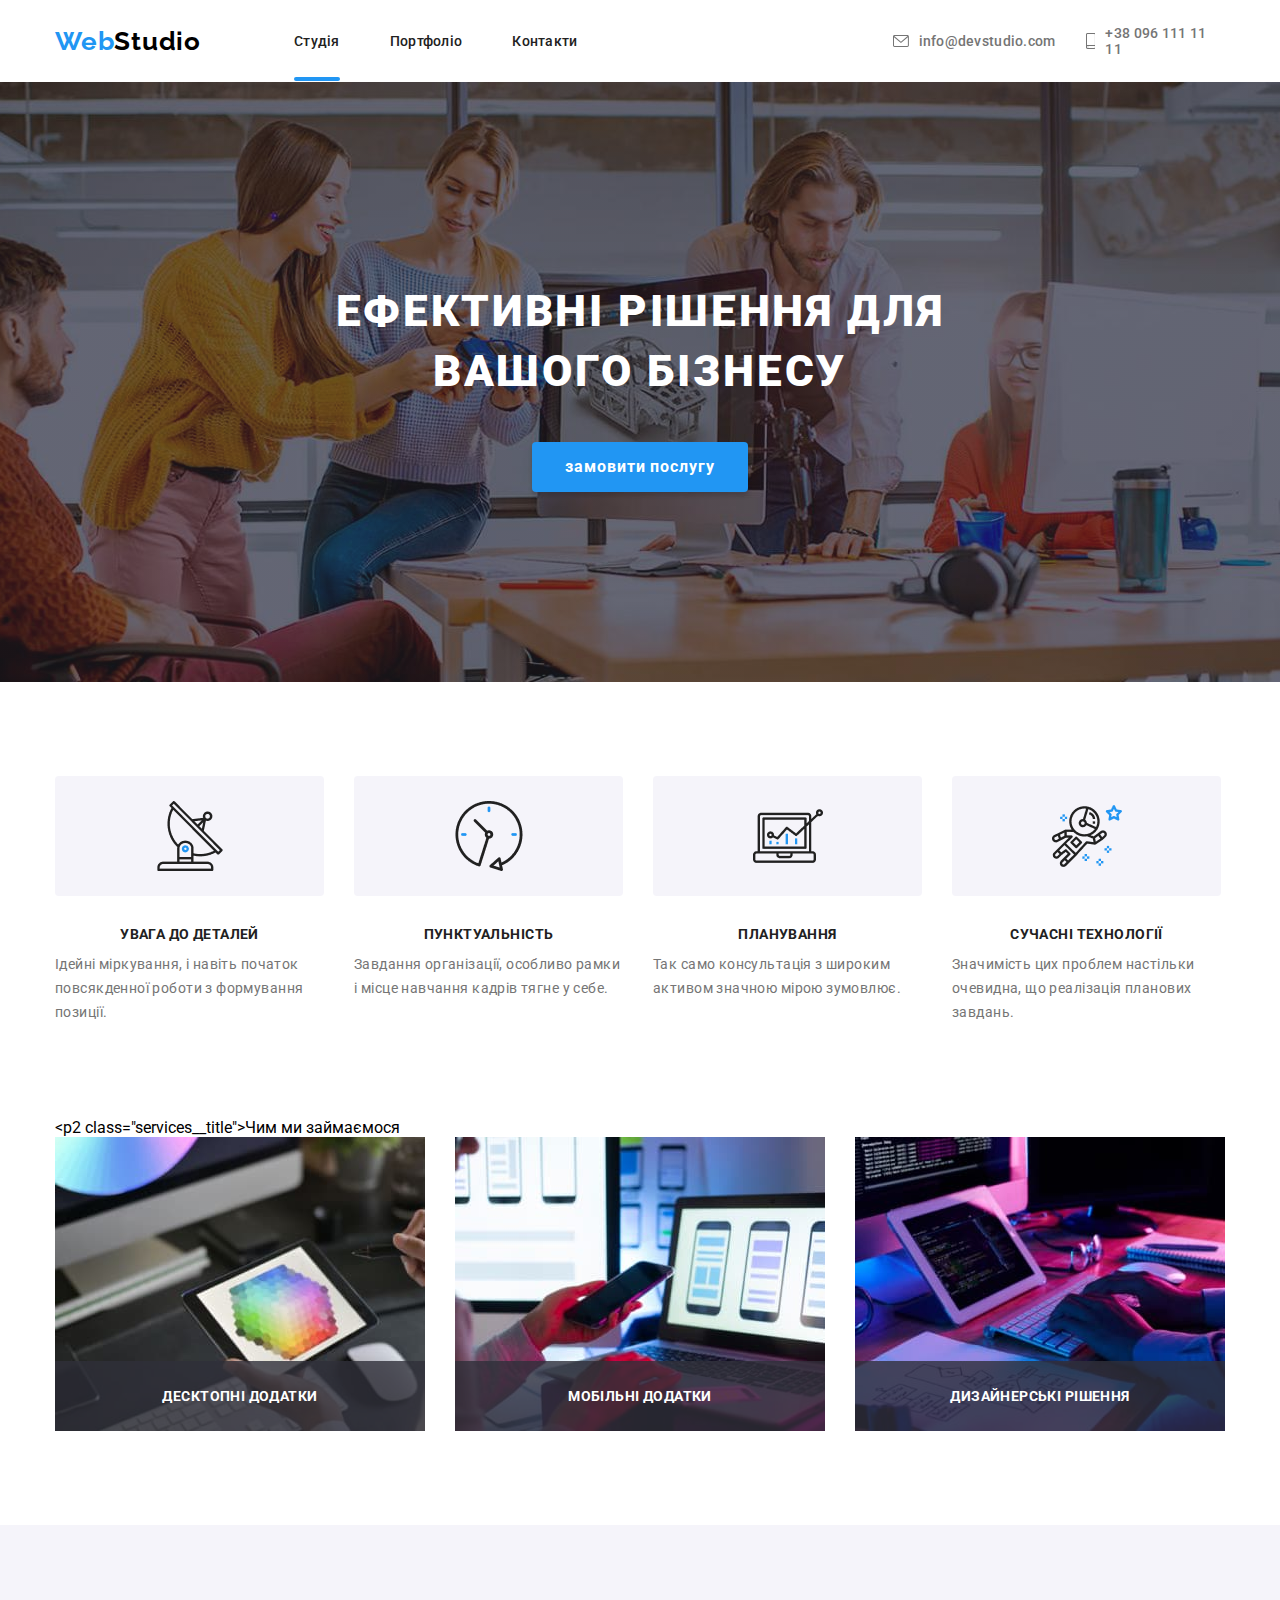
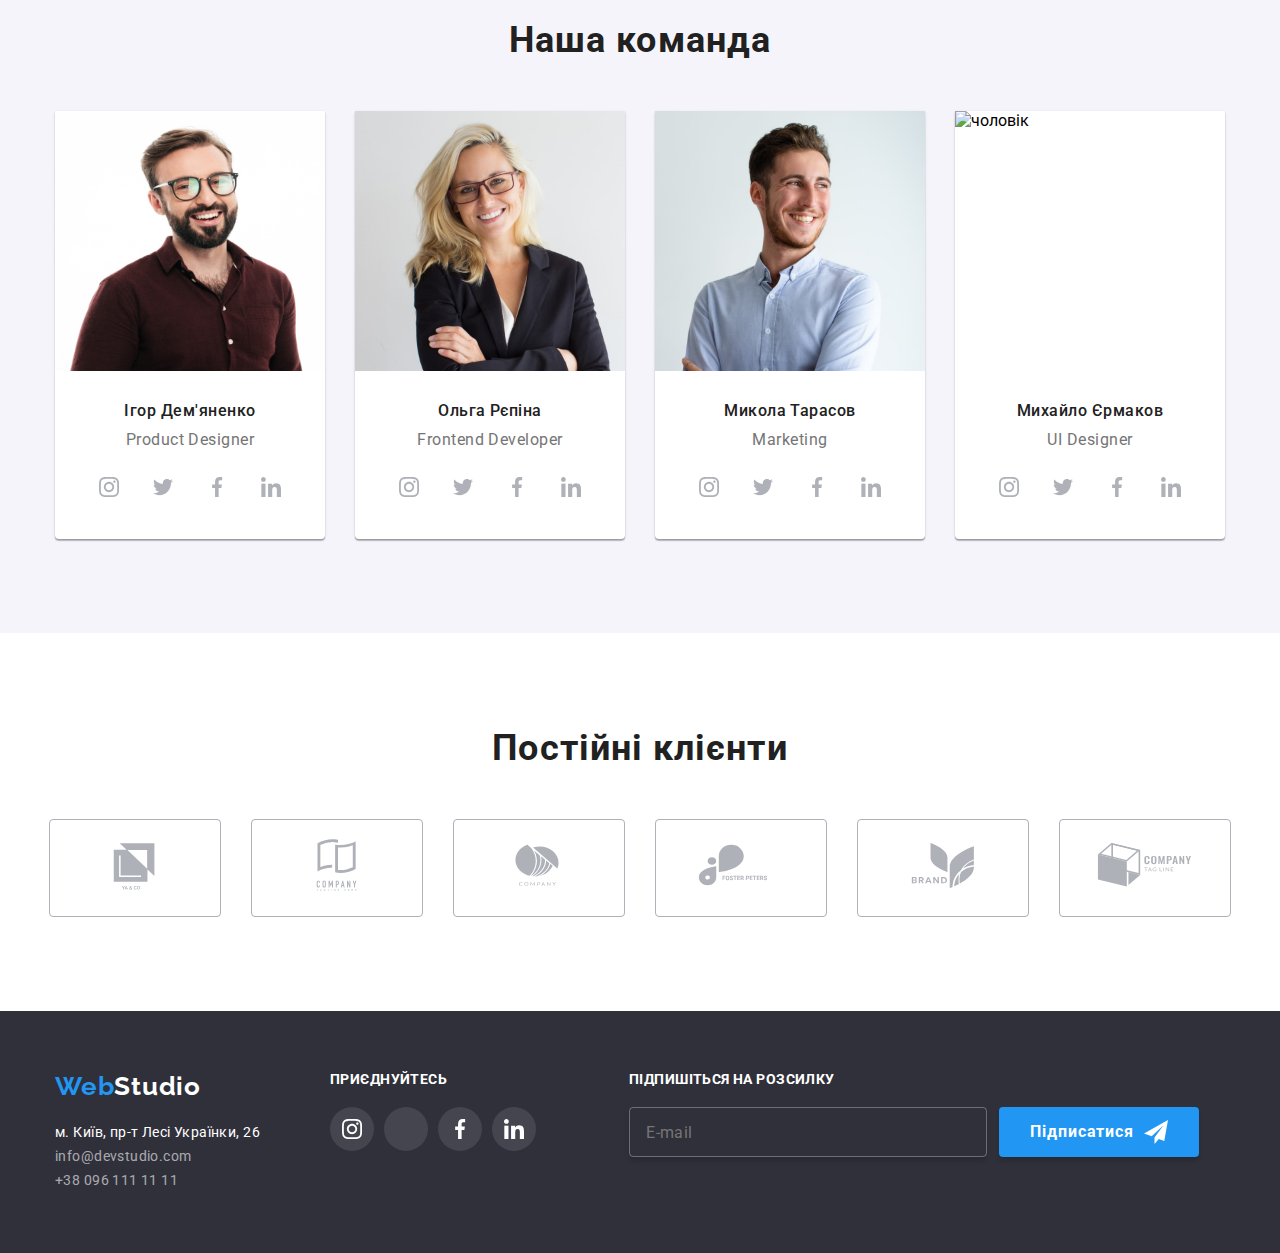
==== commit 49d71218: "up" ====
--- a/index.html
+++ b/index.html
@@ -142,18 +142,17 @@
                 <ul class="team-members__list">
                     <li class="team-members__item">
                         <picture class="team-members__photo">
-                        <source srcset="./img/team/igor-mobile1x.jpg 1x,
+                            <source    srcset="./img/team/igor-mobile1x.jpg 1x,
                          ./img/team/igor-mobile2x.jpg 2x" media="(max-width:767px)">
 
-                        <source srcset="./img/team/igor-tablet1x.jpg 1x,
+                            <source srcset="./img/team/igor-tablet1x.jpg 1x,
                         ./img/team/igor-tablet2x.jpg 2x," media="(min-width:768px)">
 
-                        <source srcset="./img/team/igor-desctop1x.jpg 1x,
+                            <source srcset="./img/team/igor-desctop1x.jpg 1x,
                         ./img/team/igor-desctop2x.jpg 2x," media="(min-width:1200px)">
 
-                         <img src="#"
-                         alt="igor">
-                    </picture>
+                            <img class="team-members__photo" src="#" alt="igor">
+                        </picture>
                         <h3 class="team-members__subtitle">Ігор Дем'яненко</h3>
                         <p class="team-members_text">Product Designer</p>
                         <ul class="team-members-svg-list">
--- a/css/main.min.css
+++ b/css/main.min.css
@@ -1 +1 @@
-*,*::after,*::before{margin:0;padding:0;border:none;box-sizing:border-box}h1,h2,h3,h4,h5,h6,p{margin:0}p:last-child{margin-bottom:0}ul{margin:0;padding:0;list-style:none}a{color:currentColor;text-decoration:none}button{cursor:pointer}img{display:block;max-width:100%;height:auto}ul{margin:0;padding:0;list-style:none}a{color:currentColor;text-decoration:none}.container{width:100%;padding-left:15px;padding-right:15px}@media screen and (min-width: 480px){.container{width:480px;margin:0 auto}}@media screen and (min-width: 768px){.container{width:768px}}@media screen and (min-width: 1200px){.container{width:1200px}}body{font-family:"Roboto",sans-serif}.section{padding-top:60px;padding-bottom:60px}@media screen and (min-width: 1200px){.section{padding-top:94px;padding-bottom:94px}}.security__div,.close-svg{display:flex;justify-content:center;align-items:center}.header{padding-top:10px;padding-bottom:10px}.header .container{display:flex;align-items:center;justify-content:space-between}.header__logo{color:#2196f3;font-family:Raleway;font-size:24px;font-weight:700;letter-spacing:.72px}.header__logo2{color:#000}.header__nav-list{display:none}.header__contacts{display:none}@media screen and (min-width: 768px){.mobile__menu{display:none}.header{padding-top:21px;padding-bottom:21px}.header .container{display:flex;align-items:center;justify-content:flex-start}.header__logo{margin-right:88px}.header__nav{display:block;margin-right:96px}.header__nav-list{display:flex;align-items:center;gap:50px}.header__link-nav{position:relative;color:#212121;transition:color 250ms cubic-bezier(0.4, 0, 0.2, 1);font-size:14px;font-weight:500;letter-spacing:.28px;padding-bottom:32px}.header__contacts-link:hover,.header__link-nav:hover{color:#2196f3}.header__contacts{display:flex;flex-direction:column;gap:10px}.header__contacts-link{display:flex;transition:color 250ms cubic-bezier(0.4, 0, 0.2, 1);align-items:center;gap:10px;color:#757575;font-size:12px;font-weight:500;letter-spacing:.24px}.header__contacts-svg{fill:currentColor}.hover::after{content:"";display:block;position:absolute;bottom:0;left:0;height:4px;width:100%;border-radius:2px;background:#2196f3}}@media screen and (min-width: 1200px){.header{padding-top:25px;padding-bottom:25px}.header__link-nav{color:#212121;transition:color 250ms cubic-bezier(0.4, 0, 0.2, 1);font-family:"Roboto",sans-serif;font-size:14px;font-style:normal;font-weight:500;line-height:normal;letter-spacing:.28px}.header__contacts-link:hover,.header__link-nav:hover{color:#2196f3}.header .container{display:flex;align-items:center}.header__logo{color:#2196f3;font-family:Raleway;font-size:26px;font-weight:700;letter-spacing:.78px;margin-right:93px}.header__logo2{color:#000;font-family:Raleway;font-size:26px;font-weight:700;letter-spacing:.78px}.header__nav{font-size:14px;font-weight:500;letter-spacing:.28px;margin-right:315px}.header__nav-list{display:flex;gap:50px}.header__contacts{display:flex;flex-direction:row;align-items:center;gap:30px}.header__contacts-link{display:flex;transition:color 250ms cubic-bezier(0.4, 0, 0.2, 1);align-items:center;gap:10px;color:#757575;font-family:"Roboto",sans-serif;font-size:14px;font-weight:500;letter-spacing:.28px}.header__contacts-svg{fill:currentColor}}.footer{padding-top:60px;padding-bottom:60px;background:#2f303a;text-align:center}.footer__logo{font-family:Raleway;color:#2196f3;font-size:24px;font-weight:700;letter-spacing:.72px}.footer__logo2{color:#fff}.footer__list{padding-top:20px}.footer__link-1{color:#fff;font-size:14px;font-style:normal;font-weight:400;line-height:171.429%;letter-spacing:.42px}.footer__link-2{color:rgba(255,255,255,.6);font-size:14px;font-weight:400;line-height:171.429%;letter-spacing:.42px}.footer__link-2:last-child{margin:8px 0px}.footer__text{color:#fff;font-family:Roboto;font-size:14px;text-align:center;font-weight:700;letter-spacing:.42px;text-transform:uppercase;margin-bottom:20px}.footer-svg-list{display:flex;gap:10px;align-items:center;justify-content:center}.footer-svg-link{display:flex;justify-content:center;align-items:center;width:44px;height:44px;border-radius:50%;background-color:rgba(255,255,255,.1);transition:background-color 250ms cubic-bezier(0.4, 0, 0.2, 1)}.footer-svg{fill:#fff;width:20px;height:20px;transition:fill 250ms cubic-bezier(0.4, 0, 0.2, 1)}.footer-svg-link:hover,.footer-svg-link:focus{background-color:#2196f3}.footer-section{margin-bottom:60px}.footer-label{color:#fff;font-family:Roboto;font-size:14px;font-weight:700;letter-spacing:.42px;text-transform:uppercase}.footer-input{padding:15px 16px;width:100%;color:rgba(255,255,255,.6);font-family:Roboto;font-size:16px;font-weight:400;line-height:20px;letter-spacing:.48px;height:50px;border-radius:4px;border:1px solid rgba(255,255,255,.3);background:rgba(33,150,243,0);box-shadow:0px 4px 4px 0px rgba(0,0,0,.15)}.footer__button{display:flex;justify-content:center;margin:0 auto;align-items:center;margin-top:20px;color:#fff;text-align:center;font-family:Roboto;font-size:16px;font-weight:700;line-height:30px;letter-spacing:.96px;width:200px;height:50px;border-radius:4px;background:#2196f3;box-shadow:0px 4px 4px 0px rgba(0,0,0,.15)}.footer__svg-button{margin-left:10px;width:24px;height:24px;fill:#fff}@media screen and (min-width: 768px){.footer__info-thumb{display:flex;justify-content:space-around}.footer-input{width:450px}}@media screen and (min-width: 1200px){.footer{text-align:start}.footer-section{margin-bottom:0;margin-right:70px}.footer__logo{font-size:26px;letter-spacing:.78px}.footer__text{text-align:start}.footer-x-svg{display:flex}.footer__svg-section{margin-right:93px}.footer__form{display:flex;gap:12px}.footer-input{width:358px}.footer__button{margin-top:0}}.burger__input[type=checkbox],.burger__label{display:none}@media screen and (max-width: 767px){.burger__label{display:block;height:30px;width:30px;margin-left:auto;position:relative}.burger__label:hover{cursor:pointer}.burger__label span{top:15px}.burger__label span,.burger__label span::before,.burger__label span::after{content:"";display:block;width:25px;height:2px;background:#333;position:absolute;right:0;transition:.3s;z-index:10}.burger__label span::before{top:-8px}.burger__label span::after{top:8px}.mobile__nav-list{margin:15px 0}.mobile__menu{position:fixed;top:0;left:0;z-index:5;width:100%;height:100%;padding:48px 40px;background:#fff;transform:translateX(100%);transition:transform 250ms cubic-bezier(0.4, 0, 0.2, 1);overflow:hidden;display:flex;flex-direction:column;justify-content:space-between}.burger__input[type=checkbox]:checked~.mobile__menu{display:flex;opacity:1;visibility:visible;pointer-events:auto;transform:translateX(0)}.burger__input[type=checkbox]:checked~.burger__label span{transform:rotate(-45deg)}.burger__input[type=checkbox]:checked~.burger__label span::before{top:0;transform:rotate(0)}.burger__input[type=checkbox]:checked~.burger__label span::after{top:0;transform:rotate(90deg)}}.mobile__nav-item:not(:last-child){margin-bottom:32px}.mobile__link-nav{color:#212121;font-family:Roboto;font-size:40px;font-style:normal;font-weight:500;line-height:normal;letter-spacing:.8px}.mobile__contacts{margin-bottom:64px}.mobile__contacts-item:not(:last-child){margin-bottom:32px}.tel-link{color:#2196f3;font-family:Roboto;font-size:34px;font-style:normal;font-weight:500;line-height:normal;letter-spacing:.68px}.email-link{color:#757575;font-family:Roboto;font-size:24px;font-style:normal;font-weight:500;line-height:normal;letter-spacing:.48px}.mobile__social{display:flex;gap:10px;align-items:center}.mobile__social-item:not(:last-child){border-right:1px solid rgba(33,33,33,.2);padding-right:10px}.mobile__social-link{color:#2196f3;font-family:Roboto;font-size:18px;font-style:normal;font-weight:500;line-height:22px;letter-spacing:.36px}.hero{padding-top:118px;height:400px;background-image:linear-gradient(to right, rgba(47, 48, 58, 0.4), rgba(47, 48, 58, 0.4)),url("../img/hero.jpg");background-position:center;background-repeat:no-repeat;background-size:cover}.hero__title{color:#fff;text-align:center;font-size:26px;font-weight:900;line-height:161%;letter-spacing:1.56px;text-transform:uppercase;margin-bottom:30px}.hero-button{display:block;margin:0 auto;color:#fff;text-align:center;font-family:"Roboto",sans-serif;font-size:16px;font-weight:700;line-height:187%;letter-spacing:.96px;border-radius:4px;background-color:#2196f3;box-shadow:0px 4px 4px 0px rgba(0,0,0,.15);width:200px;height:50px;transition:background-color 250ms cubic-bezier(0.4, 0, 0.2, 1)}.hero-button:hover,.hero-button:focus{background-color:#1a65a3}@media screen and (min-width: 768px){.hero__title{font-size:26px;font-weight:900;text-transform:uppercase;margin-bottom:30px}.hero-button{display:block;margin:0 auto;color:#fff;text-align:center;font-family:"Roboto",sans-serif;font-size:16px;font-weight:700;line-height:187.5%;letter-spacing:.96px;border-radius:4px;background-color:#2196f3;box-shadow:0px 4px 4px 0px rgba(0,0,0,.15);height:50px;transition:background-color 250ms cubic-bezier(0.4, 0, 0.2, 1)}.hero__title{width:360px;margin:0 auto;margin-bottom:30px}}@media screen and (min-width: 1200px){.hero{padding-top:200px;height:600px;background-image:linear-gradient(to right, rgba(47, 48, 58, 0.4), rgba(47, 48, 58, 0.4)),url("../img/hero.jpg");background-position:center;background-repeat:no-repeat;background-size:cover}.hero__title{color:#fff;text-align:center;font-size:44px;font-weight:900;width:696px;line-height:136.364%;letter-spacing:2.64px;text-transform:uppercase;margin-bottom:40px}.hero-button{display:block;margin:0 auto;color:#fff;text-align:center;font-family:"Roboto",sans-serif;font-size:16px;font-weight:700;line-height:187.5%;letter-spacing:.96px;border-radius:4px;background-color:#2196f3;box-shadow:0px 4px 4px 0px rgba(0,0,0,.15);width:216px;height:50px;transition:background-color 250ms cubic-bezier(0.4, 0, 0.2, 1)}}.information-section__item:not(:last-child){margin-bottom:30px}.information-section__item::before{content:"";display:block;height:120px;width:100%;border-radius:4px;background-color:#f5f4fa;margin-bottom:30px}.information-section__item:nth-child(1)::before{background-image:url("../img/information/antenna.png");background-repeat:no-repeat;background-position:center}.information-section__item:nth-child(2)::before{background-image:url("../img/information/clock.png");background-repeat:no-repeat;background-position:center}.information-section__item:nth-child(3)::before{background-image:url("../img/information/diagram.png");background-repeat:no-repeat;background-position:center}.information-section__item:nth-child(4)::before{background-image:url("../img/information/astronaut.png");background-repeat:no-repeat;background-position:center}.information-section__title{color:#212121;font-size:14px;font-weight:700;letter-spacing:.42px;text-transform:uppercase;margin-bottom:10px;text-align:center}.information-section__text{color:#757575;font-size:14px;font-weight:400;line-height:24px;letter-spacing:.42px}@media screen and (min-width: 768px){.information-section__list{display:flex;gap:30px;flex-wrap:wrap}.information-section__item{width:353px}}@media screen and (min-width: 1200px){.information-section__item{width:269px}.information-section__item:not(:last-child){margin-bottom:0}}.services{display:none}@media screen and (min-width: 768px){.services{display:none}}@media screen and (min-width: 768px)and (min-width: 1200px){.services{display:flex;padding-bottom:94px}.services__title{color:#212121;text-align:center;font-size:36px;font-weight:700;letter-spacing:1.08px;margin-bottom:50px}.services__list{display:flex;justify-content:center;align-items:center;gap:30px}.services__item{position:relative}.services__p{position:absolute;bottom:0;width:100%;height:70px;color:#fff;display:flex;justify-content:center;align-items:center;background:rgba(47,48,58,.8);font-size:14px;font-weight:700;letter-spacing:.42px;text-transform:uppercase}}.team-members{padding:94px 0;background:#f5f4fa}.team-members__title{color:#212121;text-align:center;font-family:Roboto;font-size:28px;font-weight:700;letter-spacing:.84px}.team-members__list{display:flex;flex-wrap:wrap;gap:30px}.team-members__item{border-radius:0px 0px 4px 4px;background:#fff;box-shadow:0px 1px 3px 0px rgba(0,0,0,.12),0px 1px 1px 0px rgba(0,0,0,.14),0px 2px 1px 0px rgba(0,0,0,.2)}.team-members__photo{width:450px;height:460px;margin-bottom:30px}.team-members__subtitle{color:#212121;text-align:center;font-family:Roboto;font-size:16px;font-weight:500;letter-spacing:.48px;margin-bottom:10px}.team-members_text{color:#757575;text-align:center;font-family:Roboto;font-size:16px;font-weight:400;letter-spacing:.48px;margin-bottom:16px}.team-members-svg-list{display:flex;justify-content:center;gap:10px;margin-bottom:24px}.team-members-svg-link{display:flex;justify-content:center;align-items:center;width:44px;height:44px;border-radius:50%;background-color:#fff;transition:background-color 250ms cubic-bezier(0.4, 0, 0.2, 1)}.team-members-svg{fill:#afb1b8;width:20px;height:20px;transition:fill 250ms cubic-bezier(0.4, 0, 0.2, 1)}.team-members-svg-link:hover,.team-members-svg-link:focus{background-color:#2196f3}.team-members-svg-link:hover .team-members-svg,.team-members-svg-link:focus .team-members-svg{fill:#fff}@media screen and (min-width: 768px){.team-members__title{padding-bottom:30px}.team-members__photo{width:354px;height:374px}}@media screen and (min-width: 1200px){.team-members{padding:94px 0;background:#f5f4fa}.team-members__title{color:#212121;text-align:center;font-family:Roboto;font-size:36px;letter-spacing:1.08px;margin-bottom:50px}.team-members__list{flex-wrap:nowrap}.team-members__photo{width:270px;height:260px}.team-members-svg-link:hover,.team-members-svg-link:focus{background-color:#2196f3}}.regular__customers{padding:60px 0px}.regular__customers-list{display:flex;justify-content:center;align-items:center;gap:30px;flex-wrap:wrap}.regular__customers-item{border-radius:4px;border:1px solid #afb1b8;padding:16px 52px;transition:border 250ms cubic-bezier(0.4, 0, 0.2, 1)}.regular__customers-title{color:#212121;text-align:center;font-family:Roboto;font-size:28px;font-weight:700;letter-spacing:.84px;margin-bottom:60px}.regular__customers-svg{fill:#afb1b8;width:106px;height:60px;transition:fill 250ms cubic-bezier(0.4, 0, 0.2, 1)}.regular__customers-item:hover,.regular__customers-item:focus{border:1px solid #2196f3}.regular__customers-item:hover .regular__customers-svg,.regular__customers-item:focus .regular__customers-svg{fill:#2196f3}@media screen and (min-width: 768px){.regular__customers-item{padding:16px 60px}}@media screen and (min-width: 1200px){.regular__customers{padding:94px 0px}.regular__customers-list{flex-wrap:nowrap}.regular__customers-item{padding:16px 32px}.regular__customers-title{color:#212121;text-align:center;font-family:Roboto;font-size:36px;font-style:normal;font-weight:700;line-height:normal;letter-spacing:1.08px;margin-bottom:50px}}.backdrop{position:fixed;top:0;left:0;width:100%;height:100%;background-color:rgba(0,0,0,.5);opacity:1;transition:opacity 250ms cubic-bezier(0.4, 0, 0.2, 1)}.backdrop.is-hidden{opacity:0;pointer-events:none;visibility:hidden}.backdrop.is-hidden .modal{transform:translate(-50%, -50%) scale(0)}.no-scroll{overflow:hidden}.modal{position:absolute;top:50%;left:50%;border-radius:4px;min-width:450px;min-height:609px;padding:40px;background-color:#fff;transform:translate(-50%, -50%) scale(1);transition:transform 250ms cubic-bezier(0.4, 0, 0.2, 1) 500ms,visibility 250ms cubic-bezier(0.4, 0, 0.2, 1) 500ms;gap:28px}.close-svg{width:18px;height:18px;transition:fill 250ms cubic-bezier(0.4, 0, 0.2, 1)}.close-svg:focus,.close-svg:hover{fill:#2196f3}.btn{position:absolute;top:8px;right:8px;display:flex;justify-content:center;align-items:center;width:30px;height:30px;border:1px solid rgba(0,0,0,.1);border-radius:50%;background-color:#fff;transition:border 250ms cubic-bezier(0.4, 0, 0.2, 1)}.btn:focus,.btn:hover{border:1px solid #2196f3}.signup-label{display:flex;flex-direction:column;color:#757575;font-family:Roboto;font-size:12px;font-style:normal;font-weight:400;line-height:normal;letter-spacing:.12px}.signup-input{transition:color 250ms cubic-bezier(0.4, 0, 0.2, 1);border-radius:4px;border:1px solid #dcdcdc;background:#fff;width:100%;height:40px;padding:12px 42px;resize:none;margin-top:4px;transition:outline 250ms cubic-bezier(0.4, 0, 0.2, 1)}.signup-thumb{transition:fill 250ms cubic-bezier(0.4, 0, 0.2, 1);position:relative;margin-bottom:10px}.signup-input:nth-last-child(1){border-radius:4px;border:1px solid #dcdcdc;background:#fff;width:100%;height:120px;padding:12px;margin-top:4px}.signup-svg{position:absolute;top:50%;left:12px;transform:translateY(-50%);width:18px;height:18px}.modal-title{color:#212121;text-align:center;font-size:20px;font-weight:700;letter-spacing:.6px;margin-bottom:12px}.signup-button{position:relative;display:block;margin:0 auto;margin-top:30px;color:#fff;text-align:center;font-family:"Roboto",sans-serif;font-size:16px;font-weight:700;line-height:187.5%;letter-spacing:.96px;border-radius:4px;background:#2196f3;box-shadow:0px 4px 4px 0px rgba(0,0,0,.15);width:216px;height:50px}.signup-thumb:focus,.signup-thumb:hover{fill:#2196f3}.signup-input:focus,.signup-input:hover{outline:solid #2196f3 1px}.security__input{width:16px;height:15px}.security__text{color:#757575;font-family:Roboto;font-size:12px;font-style:normal;font-weight:400;line-height:normal;letter-spacing:.36px;padding-left:8px}.security__link{color:#2196f3;font-family:Roboto;font-size:12px;font-style:normal;font-weight:400;line-height:normal;letter-spacing:.36px;text-decoration-line:underline;padding-left:2px}@media screen and (min-width: 1200px){.backdrop{position:fixed;top:0;left:0;width:100%;height:100%;background-color:rgba(0,0,0,.5);opacity:1;transition:opacity 250ms cubic-bezier(0.4, 0, 0.2, 1)}.backdrop.is-hidden{opacity:0;pointer-events:none;visibility:hidden}.backdrop.is-hidden .modal{transform:translate(-50%, -50%) scale(0)}.no-scroll{overflow:hidden}.modal{position:absolute;top:50%;left:50%;border-radius:4px;min-width:528px;min-height:581px;padding:40px;background-color:#fff;transform:translate(-50%, -50%) scale(1);transition:transform 250ms cubic-bezier(0.4, 0, 0.2, 1) 500ms,visibility 250ms cubic-bezier(0.4, 0, 0.2, 1) 500ms;gap:28px}.close-svg{width:18px;height:18px;transition:fill 250ms cubic-bezier(0.4, 0, 0.2, 1)}.close-svg:focus,.close-svg:hover{fill:#2196f3}.btn{position:absolute;top:8px;right:8px;display:flex;justify-content:center;align-items:center;width:30px;height:30px;border:1px solid rgba(0,0,0,.1);border-radius:50%;background-color:#fff;transition:border 250ms cubic-bezier(0.4, 0, 0.2, 1)}.btn:focus,.btn:hover{border:1px solid #2196f3}.signup-label{display:flex;flex-direction:column;color:#757575;font-family:Roboto;font-size:12px;font-style:normal;font-weight:400;line-height:normal;letter-spacing:.12px}.signup-input{transition:color 250ms cubic-bezier(0.4, 0, 0.2, 1);border-radius:4px;border:1px solid #dcdcdc;background:#fff;width:100%;height:40px;padding:12px 42px;resize:none;margin-top:4px;transition:outline 250ms cubic-bezier(0.4, 0, 0.2, 1)}.signup-thumb{transition:fill 250ms cubic-bezier(0.4, 0, 0.2, 1);position:relative;margin-bottom:10px}.signup-input:nth-last-child(1){border-radius:4px;border:1px solid #dcdcdc;background:#fff;width:100%;height:120px;padding:12px;margin-top:4px}.signup-svg{position:absolute;top:50%;left:12px;transform:translateY(-50%);width:18px;height:18px}.modal-title{color:#212121;text-align:center;font-size:20px;font-weight:700;letter-spacing:.6px;margin-bottom:12px}.signup-button{position:relative;display:block;margin:0 auto;margin-top:30px;color:#fff;text-align:center;font-family:"Roboto",sans-serif;font-size:16px;font-weight:700;line-height:187.5%;letter-spacing:.96px;border-radius:4px;background:#2196f3;box-shadow:0px 4px 4px 0px rgba(0,0,0,.15);width:216px;height:50px}.signup-thumb:focus,.signup-thumb:hover{fill:#2196f3}.signup-input:focus,.signup-input:hover{outline:solid #2196f3 1px}.security__input{width:16px;height:15px}.security__text{color:#757575;font-family:Roboto;font-size:14px;font-style:normal;font-weight:400;line-height:24px;letter-spacing:.42px;padding-left:8.38px}.security__link{color:#2196f3;font-family:Roboto;font-size:14px;font-style:normal;font-weight:400;line-height:24px;letter-spacing:.42px;text-decoration-line:underline;padding-left:2px}}.portfolio__projects-list{display:flex;flex-direction:column;gap:30px}.portfolio__projects-item{width:100%;background-color:#fff;border:1px solid #eee;transition:box-shadow 250ms cubic-bezier(0.4, 0, 0.2, 1)}.portfolio__projects-item:hover,.portfolio__projects-item:focus{box-shadow:0px 2px 1px 0px rgba(0,0,0,.2),0px 1px 1px 0px rgba(0,0,0,.14),0px 1px 3px 0px rgba(0,0,0,.12)}.portfolio__projects-thumb{position:relative;overflow:hidden}.portfolio__projects-thumb:hover .portfolio__projects-overlay{transform:translateY(0%)}.portfolio__projects-overlay{position:absolute;top:0;left:0;width:100%;height:100%;background-color:rgba(33,150,243,.9);transform:translateY(101%);transition:transform 250ms cubic-bezier(0.4, 0, 0.2, 1)}.portfolio__projects-overlay-text{padding:77px 24px;color:#fff;font-size:18px;font-weight:400;line-height:28px;letter-spacing:.54px}.portfolio__projects-content{padding:20px 24px}.portfolio__projects-photo{width:100%}.portfolio__projects-subtitle{color:#212121;font-size:18px;font-weight:700;line-height:200%;letter-spacing:1.08px}.portfolio__projects-text{color:#757575;font-size:16px;font-weight:400;line-height:187%;letter-spacing:.48px}@media screen and (min-width: 768px){.portfolio__projects-list{flex-direction:row;flex-wrap:wrap}.portfolio__projects-item{width:353px}.portfolio__projects-overlay-text{padding:49px 24px}}@media screen and (min-width: 1200px){.portfolio__projects-item{width:370px}.portfolio__projects-overlay-text{padding:63px 24px}}.portfolio-buttons__list{width:326px;display:flex;flex-wrap:wrap;gap:8px}.portfolio-buttons__button{color:#212121;border-radius:4px;background-color:#f5f4fa;text-align:center;font-family:"Roboto",sans-serif;font-size:16px;font-weight:500;line-height:162%;letter-spacing:.48px;padding:6px 22px;transition:color 250ms cubic-bezier(0.4, 0, 0.2, 1),background-color 250ms cubic-bezier(0.4, 0, 0.2, 1),box-shadow 250ms cubic-bezier(0.4, 0, 0.2, 1)}.portfolio-buttons__button:hover,.portfolio-buttons__button:focus{background-color:#2196f3;color:#fff;box-shadow:0px 3px 1px 0px rgba(0,0,0,.1),0px 1px 2px 0px rgba(0,0,0,.08),0px 2px 2px 0px rgba(0,0,0,.12)}@media screen and (min-width: 768px){.portfolio-buttons__list{width:100%;display:flex;flex-wrap:nowrap;justify-content:center}.portfolio-buttons__button{color:#212121;border-radius:4px;background-color:#f5f4fa;text-align:center;font-family:"Roboto",sans-serif;font-size:16px;font-weight:500;line-height:162%;letter-spacing:.48px;padding:6px 22px;transition:color 250ms cubic-bezier(0.4, 0, 0.2, 1),background-color 250ms cubic-bezier(0.4, 0, 0.2, 1),box-shadow 250ms cubic-bezier(0.4, 0, 0.2, 1)}.portfolio-buttons__button:hover,.portfolio-buttons__button:focus{background-color:#2196f3;color:#fff;box-shadow:0px 3px 1px 0px rgba(0,0,0,.1),0px 1px 2px 0px rgba(0,0,0,.08),0px 2px 2px 0px rgba(0,0,0,.12)}}/*# sourceMappingURL=main.min.css.map */+*,*::after,*::before{margin:0;padding:0;border:none;box-sizing:border-box}h1,h2,h3,h4,h5,h6,p{margin:0}p:last-child{margin-bottom:0}ul{margin:0;padding:0;list-style:none}a{color:currentColor;text-decoration:none}button{cursor:pointer}img{display:block;max-width:100%;height:auto}ul{margin:0;padding:0;list-style:none}a{color:currentColor;text-decoration:none}.container{width:100%;padding-left:15px;padding-right:15px}@media screen and (min-width: 480px){.container{width:480px;margin:0 auto}}@media screen and (min-width: 768px){.container{width:768px}}@media screen and (min-width: 1200px){.container{width:1200px}}body{font-family:"Roboto",sans-serif}.section{padding-top:60px;padding-bottom:60px}@media screen and (min-width: 1200px){.section{padding-top:94px;padding-bottom:94px}}.security__div,.close-svg{display:flex;justify-content:center;align-items:center}.header{padding-top:10px;padding-bottom:10px}.header .container{display:flex;align-items:center;justify-content:space-between}.header__logo{color:#2196f3;font-family:Raleway;font-size:24px;font-weight:700;letter-spacing:.72px}.header__logo2{color:#000}.header__nav-list{display:none}.header__contacts{display:none}@media screen and (min-width: 768px){.mobile__menu{display:none}.header{padding-top:21px;padding-bottom:21px}.header .container{display:flex;align-items:center;justify-content:flex-start}.header__logo{margin-right:88px}.header__nav{display:block;margin-right:96px}.header__nav-list{display:flex;align-items:center;gap:50px}.header__link-nav{position:relative;color:#212121;transition:color 250ms cubic-bezier(0.4, 0, 0.2, 1);font-size:14px;font-weight:500;letter-spacing:.28px;padding-bottom:32px}.header__contacts-link:hover,.header__link-nav:hover{color:#2196f3}.header__contacts{display:flex;flex-direction:column;gap:10px}.header__contacts-link{display:flex;transition:color 250ms cubic-bezier(0.4, 0, 0.2, 1);align-items:center;gap:10px;color:#757575;font-size:12px;font-weight:500;letter-spacing:.24px}.header__contacts-svg{fill:currentColor}.hover::after{content:"";display:block;position:absolute;bottom:0;left:0;height:4px;width:100%;border-radius:2px;background:#2196f3}}@media screen and (min-width: 1200px){.header{padding-top:25px;padding-bottom:25px}.header__link-nav{color:#212121;transition:color 250ms cubic-bezier(0.4, 0, 0.2, 1);font-family:"Roboto",sans-serif;font-size:14px;font-style:normal;font-weight:500;line-height:normal;letter-spacing:.28px}.header__contacts-link:hover,.header__link-nav:hover{color:#2196f3}.header .container{display:flex;align-items:center}.header__logo{color:#2196f3;font-family:Raleway;font-size:26px;font-weight:700;letter-spacing:.78px;margin-right:93px}.header__logo2{color:#000;font-family:Raleway;font-size:26px;font-weight:700;letter-spacing:.78px}.header__nav{font-size:14px;font-weight:500;letter-spacing:.28px;margin-right:315px}.header__nav-list{display:flex;gap:50px}.header__contacts{display:flex;flex-direction:row;align-items:center;gap:30px}.header__contacts-link{display:flex;transition:color 250ms cubic-bezier(0.4, 0, 0.2, 1);align-items:center;gap:10px;color:#757575;font-family:"Roboto",sans-serif;font-size:14px;font-weight:500;letter-spacing:.28px}.header__contacts-svg{fill:currentColor}}.footer{padding-top:60px;padding-bottom:60px;background:#2f303a;text-align:center}.footer__logo{font-family:Raleway;color:#2196f3;font-size:24px;font-weight:700;letter-spacing:.72px}.footer__logo2{color:#fff}.footer__list{padding-top:20px}.footer__link-1{color:#fff;font-size:14px;font-style:normal;font-weight:400;line-height:171.429%;letter-spacing:.42px}.footer__link-2{color:rgba(255,255,255,.6);font-size:14px;font-weight:400;line-height:171.429%;letter-spacing:.42px}.footer__link-2:last-child{margin:8px 0px}.footer__text{color:#fff;font-family:Roboto;font-size:14px;text-align:center;font-weight:700;letter-spacing:.42px;text-transform:uppercase;margin-bottom:20px}.footer-svg-list{display:flex;gap:10px;align-items:center;justify-content:center}.footer-svg-link{display:flex;justify-content:center;align-items:center;width:44px;height:44px;border-radius:50%;background-color:rgba(255,255,255,.1);transition:background-color 250ms cubic-bezier(0.4, 0, 0.2, 1)}.footer-svg{fill:#fff;width:20px;height:20px;transition:fill 250ms cubic-bezier(0.4, 0, 0.2, 1)}.footer-svg-link:hover,.footer-svg-link:focus{background-color:#2196f3}.footer-section{margin-bottom:60px}.footer-label{color:#fff;font-family:Roboto;font-size:14px;font-weight:700;letter-spacing:.42px;text-transform:uppercase}.footer-input{padding:15px 16px;width:100%;color:rgba(255,255,255,.6);font-family:Roboto;font-size:16px;font-weight:400;line-height:20px;letter-spacing:.48px;height:50px;border-radius:4px;border:1px solid rgba(255,255,255,.3);background:rgba(33,150,243,0);box-shadow:0px 4px 4px 0px rgba(0,0,0,.15)}.footer__button{display:flex;justify-content:center;margin:0 auto;align-items:center;margin-top:20px;color:#fff;text-align:center;font-family:Roboto;font-size:16px;font-weight:700;line-height:30px;letter-spacing:.96px;width:200px;height:50px;border-radius:4px;background:#2196f3;box-shadow:0px 4px 4px 0px rgba(0,0,0,.15)}.footer__svg-button{margin-left:10px;width:24px;height:24px;fill:#fff}@media screen and (min-width: 768px){.footer__info-thumb{display:flex;justify-content:space-around}.footer-input{width:450px}}@media screen and (min-width: 1200px){.footer{text-align:start}.footer-section{margin-bottom:0;margin-right:70px}.footer__logo{font-size:26px;letter-spacing:.78px}.footer__text{text-align:start}.footer-x-svg{display:flex}.footer__svg-section{margin-right:93px}.footer__form{display:flex;gap:12px}.footer-input{width:358px}.footer__button{margin-top:0}}.burger__input[type=checkbox],.burger__label{display:none}@media screen and (max-width: 767px){.burger__label{display:block;height:30px;width:30px;margin-left:auto;position:relative}.burger__label:hover{cursor:pointer}.burger__label span{top:15px}.burger__label span,.burger__label span::before,.burger__label span::after{content:"";display:block;width:25px;height:2px;background:#333;position:absolute;right:0;transition:.3s;z-index:10}.burger__label span::before{top:-8px}.burger__label span::after{top:8px}.mobile__nav-list{margin:15px 0}.mobile__menu{position:fixed;top:0;left:0;z-index:5;width:100%;height:100%;padding:48px 40px;background:#fff;transform:translateX(100%);transition:transform 250ms cubic-bezier(0.4, 0, 0.2, 1);overflow:hidden;display:flex;flex-direction:column;justify-content:space-between}.burger__input[type=checkbox]:checked~.mobile__menu{display:flex;opacity:1;visibility:visible;pointer-events:auto;transform:translateX(0)}.burger__input[type=checkbox]:checked~.burger__label span{transform:rotate(-45deg)}.burger__input[type=checkbox]:checked~.burger__label span::before{top:0;transform:rotate(0)}.burger__input[type=checkbox]:checked~.burger__label span::after{top:0;transform:rotate(90deg)}}.mobile__nav-item:not(:last-child){margin-bottom:32px}.mobile__link-nav{color:#212121;font-family:Roboto;font-size:40px;font-style:normal;font-weight:500;line-height:normal;letter-spacing:.8px}.mobile__contacts{margin-bottom:64px}.mobile__contacts-item:not(:last-child){margin-bottom:32px}.tel-link{color:#2196f3;font-family:Roboto;font-size:34px;font-style:normal;font-weight:500;line-height:normal;letter-spacing:.68px}.email-link{color:#757575;font-family:Roboto;font-size:24px;font-style:normal;font-weight:500;line-height:normal;letter-spacing:.48px}.mobile__social{display:flex;gap:10px;align-items:center}.mobile__social-item:not(:last-child){border-right:1px solid rgba(33,33,33,.2);padding-right:10px}.mobile__social-link{color:#2196f3;font-family:Roboto;font-size:18px;font-style:normal;font-weight:500;line-height:22px;letter-spacing:.36px}.hero{padding-top:118px;height:400px;background-image:linear-gradient(to right, rgba(47, 48, 58, 0.4), rgba(47, 48, 58, 0.4)),url("../img/hero.jpg");background-position:center;background-repeat:no-repeat;background-size:cover}.hero__title{color:#fff;text-align:center;font-size:26px;font-weight:900;line-height:161%;letter-spacing:1.56px;text-transform:uppercase;margin-bottom:30px}.hero-button{display:block;margin:0 auto;color:#fff;text-align:center;font-family:"Roboto",sans-serif;font-size:16px;font-weight:700;line-height:187%;letter-spacing:.96px;border-radius:4px;background-color:#2196f3;box-shadow:0px 4px 4px 0px rgba(0,0,0,.15);width:200px;height:50px;transition:background-color 250ms cubic-bezier(0.4, 0, 0.2, 1)}.hero-button:hover,.hero-button:focus{background-color:#1a65a3}@media screen and (min-width: 768px){.hero__title{font-size:26px;font-weight:900;text-transform:uppercase;margin-bottom:30px}.hero-button{display:block;margin:0 auto;color:#fff;text-align:center;font-family:"Roboto",sans-serif;font-size:16px;font-weight:700;line-height:187.5%;letter-spacing:.96px;border-radius:4px;background-color:#2196f3;box-shadow:0px 4px 4px 0px rgba(0,0,0,.15);height:50px;transition:background-color 250ms cubic-bezier(0.4, 0, 0.2, 1)}.hero__title{width:360px;margin:0 auto;margin-bottom:30px}}@media screen and (min-width: 1200px){.hero{padding-top:200px;height:600px;background-image:linear-gradient(to right, rgba(47, 48, 58, 0.4), rgba(47, 48, 58, 0.4)),url("../img/hero.jpg");background-position:center;background-repeat:no-repeat;background-size:cover}.hero__title{color:#fff;text-align:center;font-size:44px;font-weight:900;width:696px;line-height:136.364%;letter-spacing:2.64px;text-transform:uppercase;margin-bottom:40px}.hero-button{display:block;margin:0 auto;color:#fff;text-align:center;font-family:"Roboto",sans-serif;font-size:16px;font-weight:700;line-height:187.5%;letter-spacing:.96px;border-radius:4px;background-color:#2196f3;box-shadow:0px 4px 4px 0px rgba(0,0,0,.15);width:216px;height:50px;transition:background-color 250ms cubic-bezier(0.4, 0, 0.2, 1)}}.information-section__item:not(:last-child){margin-bottom:30px}.information-section__item::before{content:"";display:block;height:120px;width:100%;border-radius:4px;background-color:#f5f4fa;margin-bottom:30px}.information-section__item:nth-child(1)::before{background-image:url("../img/information/antenna.png");background-repeat:no-repeat;background-position:center}.information-section__item:nth-child(2)::before{background-image:url("../img/information/clock.png");background-repeat:no-repeat;background-position:center}.information-section__item:nth-child(3)::before{background-image:url("../img/information/diagram.png");background-repeat:no-repeat;background-position:center}.information-section__item:nth-child(4)::before{background-image:url("../img/information/astronaut.png");background-repeat:no-repeat;background-position:center}.information-section__title{color:#212121;font-size:14px;font-weight:700;letter-spacing:.42px;text-transform:uppercase;margin-bottom:10px;text-align:center}.information-section__text{color:#757575;font-size:14px;font-weight:400;line-height:24px;letter-spacing:.42px}@media screen and (min-width: 768px){.information-section__list{display:flex;gap:30px;flex-wrap:wrap}.information-section__item{width:353px}}@media screen and (min-width: 1200px){.information-section__item{width:269px}.information-section__item:not(:last-child){margin-bottom:0}}.services{display:none}@media screen and (min-width: 768px){.services{display:none}}@media screen and (min-width: 768px)and (min-width: 1200px){.services{display:flex;padding-bottom:94px}.services__title{color:#212121;text-align:center;font-size:36px;font-weight:700;letter-spacing:1.08px;margin-bottom:50px}.services__list{display:flex;justify-content:center;align-items:center;gap:30px}.services__item{position:relative}.services__p{position:absolute;bottom:0;width:100%;height:70px;color:#fff;display:flex;justify-content:center;align-items:center;background:rgba(47,48,58,.8);font-size:14px;font-weight:700;letter-spacing:.42px;text-transform:uppercase}}.team-members{padding:94px 0;background:#f5f4fa}.team-members__title{color:#212121;text-align:center;font-family:Roboto;font-size:28px;font-weight:700;letter-spacing:.84px;margin-bottom:30px}.team-members__list{display:flex;flex-wrap:wrap;gap:30px}.team-members__item{border-radius:0px 0px 4px 4px;background:#fff;box-shadow:0px 1px 3px 0px rgba(0,0,0,.12),0px 1px 1px 0px rgba(0,0,0,.14),0px 2px 1px 0px rgba(0,0,0,.2)}.team-members__photo{width:450px;height:460px;margin-bottom:30px}.team-members__subtitle{color:#212121;text-align:center;font-family:Roboto;font-size:16px;font-weight:500;letter-spacing:.48px;margin-bottom:10px}.team-members_text{color:#757575;text-align:center;font-family:Roboto;font-size:16px;font-weight:400;letter-spacing:.48px;margin-bottom:16px}.team-members-svg-list{display:flex;justify-content:center;gap:10px;margin-bottom:24px}.team-members-svg-link{display:flex;justify-content:center;align-items:center;width:44px;height:44px;border-radius:50%;background-color:#fff;transition:background-color 250ms cubic-bezier(0.4, 0, 0.2, 1)}.team-members-svg{fill:#afb1b8;width:20px;height:20px;transition:fill 250ms cubic-bezier(0.4, 0, 0.2, 1)}.team-members-svg-link:hover,.team-members-svg-link:focus{background-color:#2196f3}.team-members-svg-link:hover .team-members-svg,.team-members-svg-link:focus .team-members-svg{fill:#fff}@media screen and (min-width: 768px){.team-members__photo{width:354px;height:374px}}@media screen and (min-width: 1200px){.team-members{padding:94px 0;background:#f5f4fa}.team-members__title{color:#212121;text-align:center;font-family:Roboto;font-size:36px;letter-spacing:1.08px;margin-bottom:50px}.team-members__list{flex-wrap:nowrap}.team-members__photo{width:270px;height:260px}.team-members-svg-list{margin-bottom:30px}.team-members-svg-link:hover,.team-members-svg-link:focus{background-color:#2196f3}}.regular__customers{padding:60px 0px}.regular__customers-list{display:flex;justify-content:center;align-items:center;gap:30px;flex-wrap:wrap}.regular__customers-item{border-radius:4px;border:1px solid #afb1b8;padding:16px 52px;transition:border 250ms cubic-bezier(0.4, 0, 0.2, 1)}.regular__customers-title{color:#212121;text-align:center;font-family:Roboto;font-size:28px;font-weight:700;letter-spacing:.84px;margin-bottom:60px}.regular__customers-svg{fill:#afb1b8;width:106px;height:60px;transition:fill 250ms cubic-bezier(0.4, 0, 0.2, 1)}.regular__customers-item:hover,.regular__customers-item:focus{border:1px solid #2196f3}.regular__customers-item:hover .regular__customers-svg,.regular__customers-item:focus .regular__customers-svg{fill:#2196f3}@media screen and (min-width: 768px){.regular__customers-item{padding:16px 60px}}@media screen and (min-width: 1200px){.regular__customers{padding:94px 0px}.regular__customers-list{flex-wrap:nowrap}.regular__customers-item{padding:16px 32px}.regular__customers-title{color:#212121;text-align:center;font-family:Roboto;font-size:36px;font-style:normal;font-weight:700;line-height:normal;letter-spacing:1.08px;margin-bottom:50px}}.backdrop{position:fixed;top:0;left:0;width:100%;height:100%;background-color:rgba(0,0,0,.5);opacity:1;transition:opacity 250ms cubic-bezier(0.4, 0, 0.2, 1)}.backdrop.is-hidden{opacity:0;pointer-events:none;visibility:hidden}.backdrop.is-hidden .modal{transform:translate(-50%, -50%) scale(0)}.no-scroll{overflow:hidden}.modal{position:absolute;top:50%;left:50%;border-radius:4px;min-width:450px;min-height:609px;padding:40px;background-color:#fff;transform:translate(-50%, -50%) scale(1);transition:transform 250ms cubic-bezier(0.4, 0, 0.2, 1) 500ms,visibility 250ms cubic-bezier(0.4, 0, 0.2, 1) 500ms;gap:28px}.close-svg{width:18px;height:18px;transition:fill 250ms cubic-bezier(0.4, 0, 0.2, 1)}.close-svg:focus,.close-svg:hover{fill:#2196f3}.btn{position:absolute;top:8px;right:8px;display:flex;justify-content:center;align-items:center;width:30px;height:30px;border:1px solid rgba(0,0,0,.1);border-radius:50%;background-color:#fff;transition:border 250ms cubic-bezier(0.4, 0, 0.2, 1)}.btn:focus,.btn:hover{border:1px solid #2196f3}.signup-label{display:flex;flex-direction:column;color:#757575;font-family:Roboto;font-size:12px;font-style:normal;font-weight:400;line-height:normal;letter-spacing:.12px}.signup-input{transition:color 250ms cubic-bezier(0.4, 0, 0.2, 1);border-radius:4px;border:1px solid #dcdcdc;background:#fff;width:100%;height:40px;padding:12px 42px;resize:none;margin-top:4px;transition:outline 250ms cubic-bezier(0.4, 0, 0.2, 1)}.signup-thumb{transition:fill 250ms cubic-bezier(0.4, 0, 0.2, 1);position:relative;margin-bottom:10px}.signup-input:nth-last-child(1){border-radius:4px;border:1px solid #dcdcdc;background:#fff;width:100%;height:120px;padding:12px;margin-top:4px}.signup-svg{position:absolute;top:50%;left:12px;transform:translateY(-50%);width:18px;height:18px}.modal-title{color:#212121;text-align:center;font-size:20px;font-weight:700;letter-spacing:.6px;margin-bottom:12px}.signup-button{position:relative;display:block;margin:0 auto;margin-top:30px;color:#fff;text-align:center;font-family:"Roboto",sans-serif;font-size:16px;font-weight:700;line-height:187.5%;letter-spacing:.96px;border-radius:4px;background:#2196f3;box-shadow:0px 4px 4px 0px rgba(0,0,0,.15);width:216px;height:50px}.signup-thumb:focus,.signup-thumb:hover{fill:#2196f3}.signup-input:focus,.signup-input:hover{outline:solid #2196f3 1px}.security__input{width:16px;height:15px}.security__text{color:#757575;font-family:Roboto;font-size:12px;font-style:normal;font-weight:400;line-height:normal;letter-spacing:.36px;padding-left:8px}.security__link{color:#2196f3;font-family:Roboto;font-size:12px;font-style:normal;font-weight:400;line-height:normal;letter-spacing:.36px;text-decoration-line:underline;padding-left:2px}@media screen and (min-width: 1200px){.backdrop{position:fixed;top:0;left:0;width:100%;height:100%;background-color:rgba(0,0,0,.5);opacity:1;transition:opacity 250ms cubic-bezier(0.4, 0, 0.2, 1)}.backdrop.is-hidden{opacity:0;pointer-events:none;visibility:hidden}.backdrop.is-hidden .modal{transform:translate(-50%, -50%) scale(0)}.no-scroll{overflow:hidden}.modal{position:absolute;top:50%;left:50%;border-radius:4px;min-width:528px;min-height:581px;padding:40px;background-color:#fff;transform:translate(-50%, -50%) scale(1);transition:transform 250ms cubic-bezier(0.4, 0, 0.2, 1) 500ms,visibility 250ms cubic-bezier(0.4, 0, 0.2, 1) 500ms;gap:28px}.close-svg{width:18px;height:18px;transition:fill 250ms cubic-bezier(0.4, 0, 0.2, 1)}.close-svg:focus,.close-svg:hover{fill:#2196f3}.btn{position:absolute;top:8px;right:8px;display:flex;justify-content:center;align-items:center;width:30px;height:30px;border:1px solid rgba(0,0,0,.1);border-radius:50%;background-color:#fff;transition:border 250ms cubic-bezier(0.4, 0, 0.2, 1)}.btn:focus,.btn:hover{border:1px solid #2196f3}.signup-label{display:flex;flex-direction:column;color:#757575;font-family:Roboto;font-size:12px;font-style:normal;font-weight:400;line-height:normal;letter-spacing:.12px}.signup-input{transition:color 250ms cubic-bezier(0.4, 0, 0.2, 1);border-radius:4px;border:1px solid #dcdcdc;background:#fff;width:100%;height:40px;padding:12px 42px;resize:none;margin-top:4px;transition:outline 250ms cubic-bezier(0.4, 0, 0.2, 1)}.signup-thumb{transition:fill 250ms cubic-bezier(0.4, 0, 0.2, 1);position:relative;margin-bottom:10px}.signup-input:nth-last-child(1){border-radius:4px;border:1px solid #dcdcdc;background:#fff;width:100%;height:120px;padding:12px;margin-top:4px}.signup-svg{position:absolute;top:50%;left:12px;transform:translateY(-50%);width:18px;height:18px}.modal-title{color:#212121;text-align:center;font-size:20px;font-weight:700;letter-spacing:.6px;margin-bottom:12px}.signup-button{position:relative;display:block;margin:0 auto;margin-top:30px;color:#fff;text-align:center;font-family:"Roboto",sans-serif;font-size:16px;font-weight:700;line-height:187.5%;letter-spacing:.96px;border-radius:4px;background:#2196f3;box-shadow:0px 4px 4px 0px rgba(0,0,0,.15);width:216px;height:50px}.signup-thumb:focus,.signup-thumb:hover{fill:#2196f3}.signup-input:focus,.signup-input:hover{outline:solid #2196f3 1px}.security__input{width:16px;height:15px}.security__text{color:#757575;font-family:Roboto;font-size:14px;font-style:normal;font-weight:400;line-height:24px;letter-spacing:.42px;padding-left:8.38px}.security__link{color:#2196f3;font-family:Roboto;font-size:14px;font-style:normal;font-weight:400;line-height:24px;letter-spacing:.42px;text-decoration-line:underline;padding-left:2px}}.portfolio__projects-list{display:flex;flex-direction:column;gap:30px}.portfolio__projects-item{width:100%;background-color:#fff;border:1px solid #eee;transition:box-shadow 250ms cubic-bezier(0.4, 0, 0.2, 1)}.portfolio__projects-item:hover,.portfolio__projects-item:focus{box-shadow:0px 2px 1px 0px rgba(0,0,0,.2),0px 1px 1px 0px rgba(0,0,0,.14),0px 1px 3px 0px rgba(0,0,0,.12)}.portfolio__projects-thumb{position:relative;overflow:hidden}.portfolio__projects-thumb:hover .portfolio__projects-overlay{transform:translateY(0%)}.portfolio__projects-overlay{position:absolute;top:0;left:0;width:100%;height:100%;background-color:rgba(33,150,243,.9);transform:translateY(101%);transition:transform 250ms cubic-bezier(0.4, 0, 0.2, 1)}.portfolio__projects-overlay-text{padding:77px 24px;color:#fff;font-size:18px;font-weight:400;line-height:28px;letter-spacing:.54px}.portfolio__projects-content{padding:20px 24px}.portfolio__projects-photo{width:100%}.portfolio__projects-subtitle{color:#212121;font-size:18px;font-weight:700;line-height:200%;letter-spacing:1.08px}.portfolio__projects-text{color:#757575;font-size:16px;font-weight:400;line-height:187%;letter-spacing:.48px}@media screen and (min-width: 768px){.portfolio__projects-list{flex-direction:row;flex-wrap:wrap}.portfolio__projects-item{width:353px}.portfolio__projects-overlay-text{padding:49px 24px}}@media screen and (min-width: 1200px){.portfolio__projects-item{width:370px}.portfolio__projects-overlay-text{padding:63px 24px}}.portfolio-buttons__list{width:326px;display:flex;flex-wrap:wrap;gap:8px}.portfolio-buttons__button{color:#212121;border-radius:4px;background-color:#f5f4fa;text-align:center;font-family:"Roboto",sans-serif;font-size:16px;font-weight:500;line-height:162%;letter-spacing:.48px;padding:6px 22px;transition:color 250ms cubic-bezier(0.4, 0, 0.2, 1),background-color 250ms cubic-bezier(0.4, 0, 0.2, 1),box-shadow 250ms cubic-bezier(0.4, 0, 0.2, 1)}.portfolio-buttons__button:hover,.portfolio-buttons__button:focus{background-color:#2196f3;color:#fff;box-shadow:0px 3px 1px 0px rgba(0,0,0,.1),0px 1px 2px 0px rgba(0,0,0,.08),0px 2px 2px 0px rgba(0,0,0,.12)}@media screen and (min-width: 768px){.portfolio-buttons__list{width:100%;display:flex;flex-wrap:nowrap;justify-content:center}.portfolio-buttons__button{color:#212121;border-radius:4px;background-color:#f5f4fa;text-align:center;font-family:"Roboto",sans-serif;font-size:16px;font-weight:500;line-height:162%;letter-spacing:.48px;padding:6px 22px;transition:color 250ms cubic-bezier(0.4, 0, 0.2, 1),background-color 250ms cubic-bezier(0.4, 0, 0.2, 1),box-shadow 250ms cubic-bezier(0.4, 0, 0.2, 1)}.portfolio-buttons__button:hover,.portfolio-buttons__button:focus{background-color:#2196f3;color:#fff;box-shadow:0px 3px 1px 0px rgba(0,0,0,.1),0px 1px 2px 0px rgba(0,0,0,.08),0px 2px 2px 0px rgba(0,0,0,.12)}}/*# sourceMappingURL=main.min.css.map */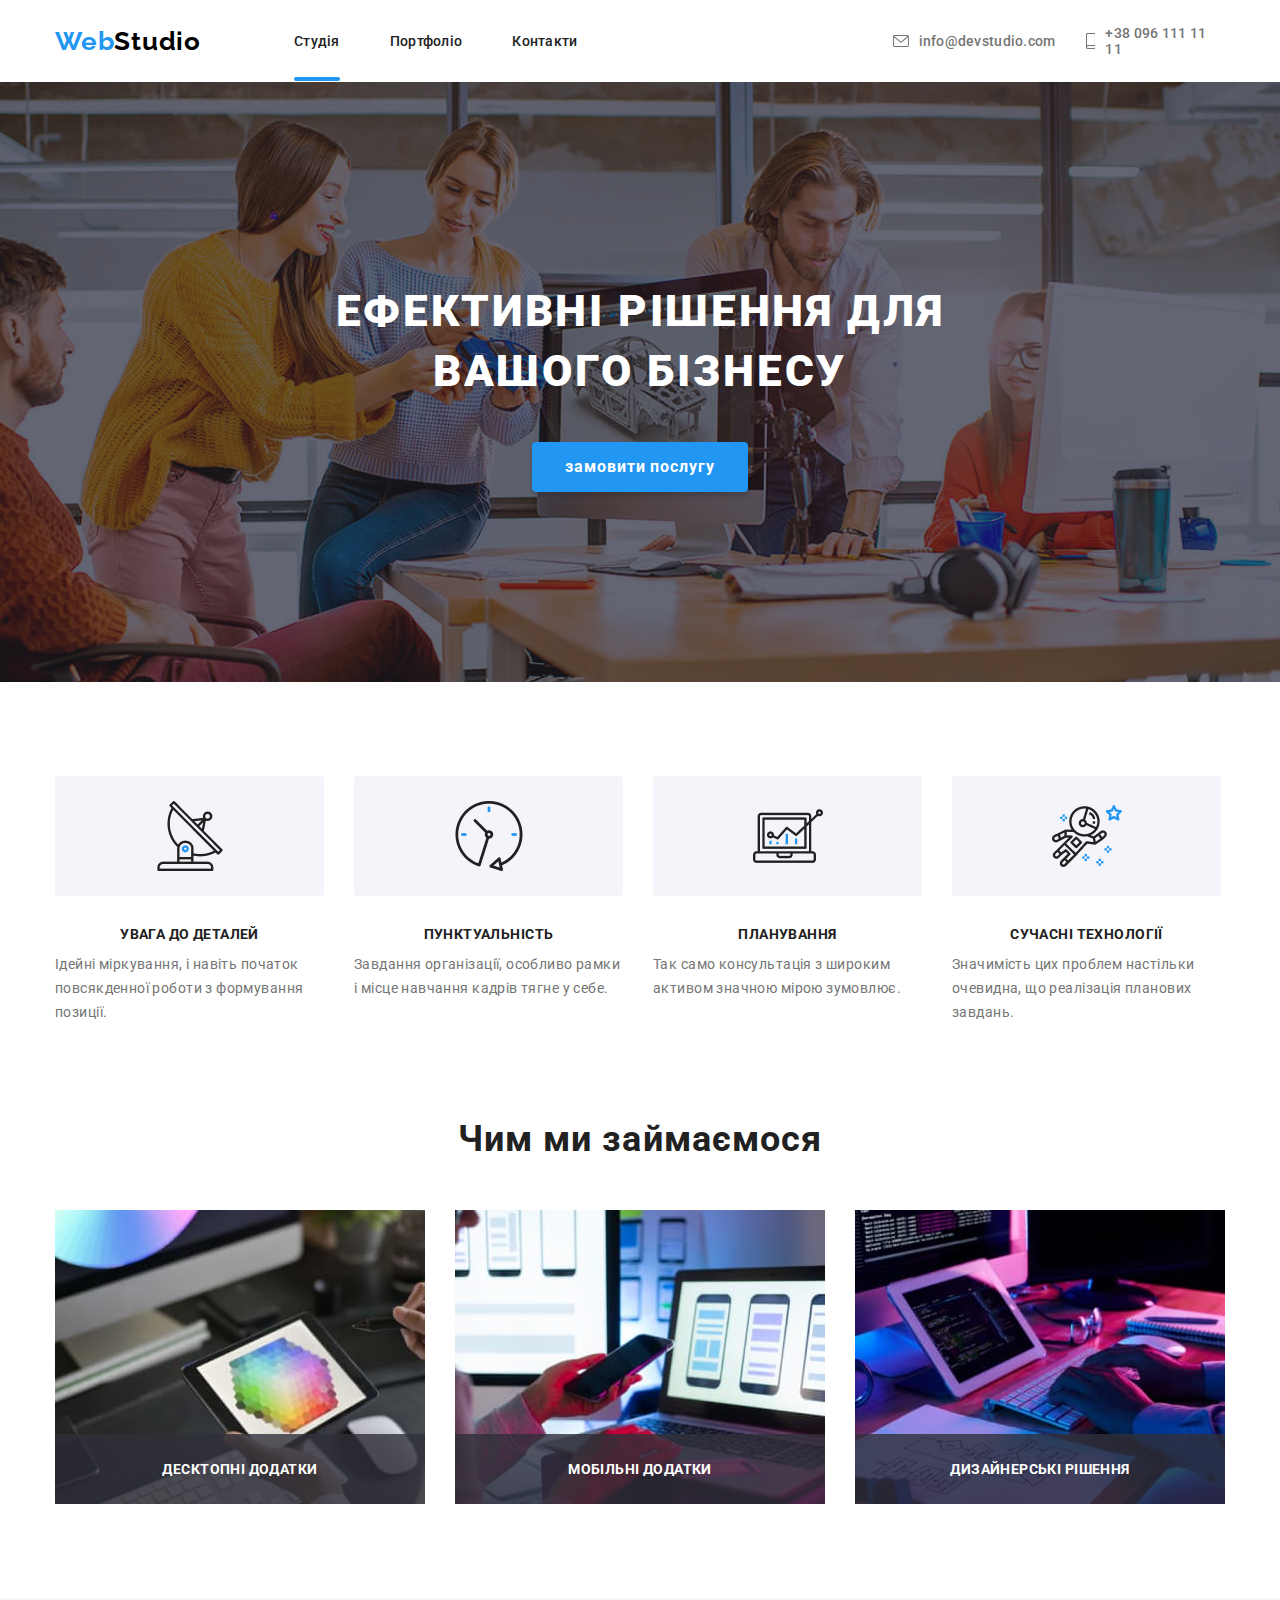
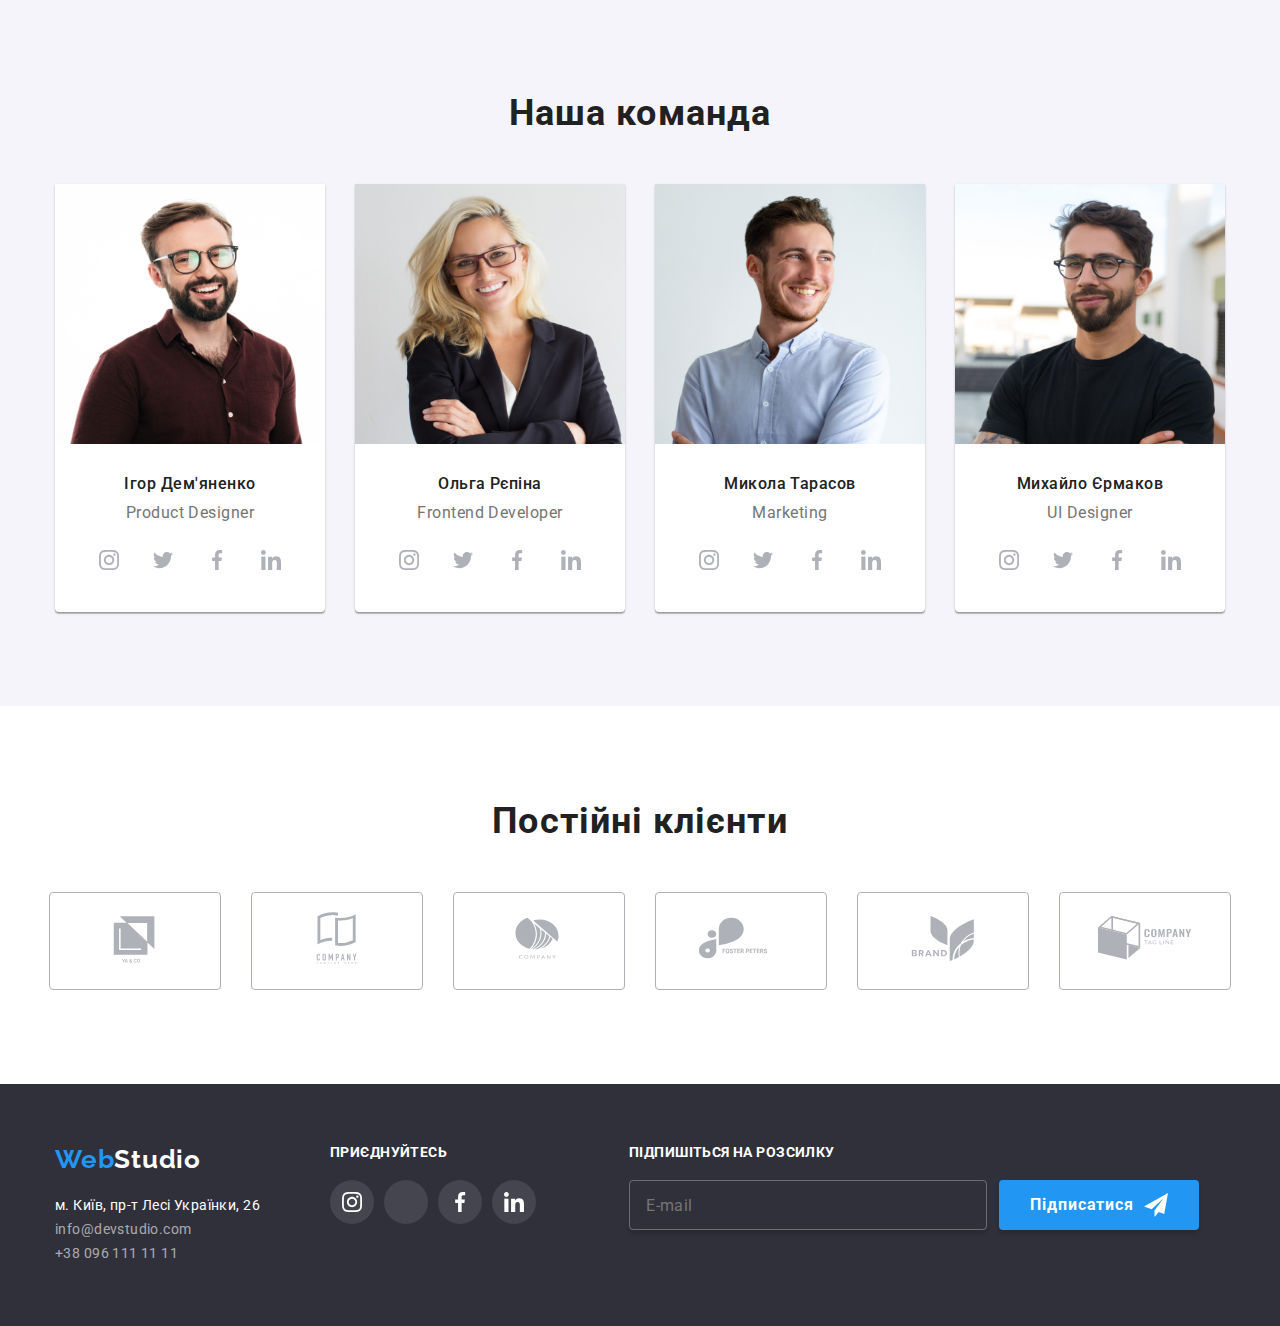
==== commit 5a2c7e9b: "up" ====
--- a/index.html
+++ b/index.html
@@ -119,7 +119,7 @@
         </section>
         <section class="services">
             <div class="container">
-                <р2 class="services__title">Чим ми займаємося</h2>
+                <h2 class="services__title">Чим ми займаємося</h2>
                     <ul class="services__list">
                         <li class="services__item">
                             <img class="services__photo" src="./img/works/designer.jpg" alt="робота на комп'юторі">
@@ -185,8 +185,18 @@
                                 </a>
                             </li>
                         </ul>
-                    <li class="team-members__item"><img class="team-members__photo" src="./img/team/olga.jpg"
-                            alt="жінка">
+                    <li class="team-members__item"><picture class="team-members__photo">
+                        <source    srcset="./img/team/olga-mobile1x.jpg 1x,
+                        ./img/team/olga-mobile2x.jpg 2x" media="(max-width:767px)">
+
+                        <source srcset="./img/team/olga-tablet1x.jpg 1x,
+                        ./img/team/olga-tablet2x.jpg  2x," media="(min-width:768px)">
+
+                        <source srcset="./img/team/olga-desctop1x.jpg 900w 1x,
+                    ./img/team/olga-desctop2x.jpg 2x," media="(min-width:1200px)">
+
+                        <img class="team-members__photo" src="#" alt="olga">
+                    </picture>
                         <h3 class="team-members__subtitle">Ольга Рєпіна</h3>
                         <p class="team-members_text">Frontend Developer</p>
                         <ul class="team-members-svg-list">
@@ -220,8 +230,18 @@
                             </li>
                         </ul>
                     </li>
-                    <li class="team-members__item"><img class="team-members__photo" src="./img/team/micola.jpg"
-                            alt="чоловік">
+                    <li class="team-members__item"><picture class="team-members__photo">
+                        <source    srcset="./img/team/micola-mobile1x.jpg 1x,
+                        ./img/team/micola-mobile2x.jpg 2x" media="(max-width:767px)">
+
+                        <source srcset="./img/team/micola-tablet1x.jpg 1x,
+                        ./img/team/micola-tablet2x.jpg  2x," media="(min-width:768px)">
+
+                        <source srcset="./img/team/micola-desctop1x.jpg 900w 1x,
+                    ./img/team/micola-desctop2x.jpg 2x," media="(min-width:1200px)">
+
+                        <img class="team-members__photo" src="#" alt="micola">
+                    </picture>
                         <h3 class="team-members__subtitle">Микола Тарасов</h3>
                         <p class="team-members_text">Marketing</p>
                         <ul class="team-members-svg-list">
@@ -255,8 +275,18 @@
                             </li>
                         </ul>
                     </li>
-                    <li class="team-members__item"><img class="team-members__photo" src="./img/team/michailo.jpg"
-                            alt="чоловік">
+                    <li class="team-members__item"><picture class="team-members__photo">
+                        <source    srcset="./img/team/michailo-mobile1x.jpg 1x,
+                        ./img/team/michailo-mobile2x.jpg 2x" media="(max-width:767px)">
+
+                        <source srcset="./img/team/michailo-tablet1x.jpg 1x,
+                        ./img/team/michailo-tablet2x.jpg  2x," media="(min-width:768px)">
+
+                        <source srcset="./img/team/michailo-desctop1x.jpg 900w 1x,
+                    ./img/team/michailo-desctop2x.jpg 2x," media="(min-width:1200px)">
+
+                        <img class="team-members__photo" src="#" alt="michailo">
+                    </picture>
                         <h3 class="team-members__subtitle">Михайло Єрмаков </h3>
                         <p class="team-members_text">UI Designer</p>
                         <ul class="team-members-svg-list">
--- a/css/main.min.css
+++ b/css/main.min.css
@@ -1 +1 @@
-*,*::after,*::before{margin:0;padding:0;border:none;box-sizing:border-box}h1,h2,h3,h4,h5,h6,p{margin:0}p:last-child{margin-bottom:0}ul{margin:0;padding:0;list-style:none}a{color:currentColor;text-decoration:none}button{cursor:pointer}img{display:block;max-width:100%;height:auto}ul{margin:0;padding:0;list-style:none}a{color:currentColor;text-decoration:none}.container{width:100%;padding-left:15px;padding-right:15px}@media screen and (min-width: 480px){.container{width:480px;margin:0 auto}}@media screen and (min-width: 768px){.container{width:768px}}@media screen and (min-width: 1200px){.container{width:1200px}}body{font-family:"Roboto",sans-serif}.section{padding-top:60px;padding-bottom:60px}@media screen and (min-width: 1200px){.section{padding-top:94px;padding-bottom:94px}}.security__div,.close-svg{display:flex;justify-content:center;align-items:center}.header{padding-top:10px;padding-bottom:10px}.header .container{display:flex;align-items:center;justify-content:space-between}.header__logo{color:#2196f3;font-family:Raleway;font-size:24px;font-weight:700;letter-spacing:.72px}.header__logo2{color:#000}.header__nav-list{display:none}.header__contacts{display:none}@media screen and (min-width: 768px){.mobile__menu{display:none}.header{padding-top:21px;padding-bottom:21px}.header .container{display:flex;align-items:center;justify-content:flex-start}.header__logo{margin-right:88px}.header__nav{display:block;margin-right:96px}.header__nav-list{display:flex;align-items:center;gap:50px}.header__link-nav{position:relative;color:#212121;transition:color 250ms cubic-bezier(0.4, 0, 0.2, 1);font-size:14px;font-weight:500;letter-spacing:.28px;padding-bottom:32px}.header__contacts-link:hover,.header__link-nav:hover{color:#2196f3}.header__contacts{display:flex;flex-direction:column;gap:10px}.header__contacts-link{display:flex;transition:color 250ms cubic-bezier(0.4, 0, 0.2, 1);align-items:center;gap:10px;color:#757575;font-size:12px;font-weight:500;letter-spacing:.24px}.header__contacts-svg{fill:currentColor}.hover::after{content:"";display:block;position:absolute;bottom:0;left:0;height:4px;width:100%;border-radius:2px;background:#2196f3}}@media screen and (min-width: 1200px){.header{padding-top:25px;padding-bottom:25px}.header__link-nav{color:#212121;transition:color 250ms cubic-bezier(0.4, 0, 0.2, 1);font-family:"Roboto",sans-serif;font-size:14px;font-style:normal;font-weight:500;line-height:normal;letter-spacing:.28px}.header__contacts-link:hover,.header__link-nav:hover{color:#2196f3}.header .container{display:flex;align-items:center}.header__logo{color:#2196f3;font-family:Raleway;font-size:26px;font-weight:700;letter-spacing:.78px;margin-right:93px}.header__logo2{color:#000;font-family:Raleway;font-size:26px;font-weight:700;letter-spacing:.78px}.header__nav{font-size:14px;font-weight:500;letter-spacing:.28px;margin-right:315px}.header__nav-list{display:flex;gap:50px}.header__contacts{display:flex;flex-direction:row;align-items:center;gap:30px}.header__contacts-link{display:flex;transition:color 250ms cubic-bezier(0.4, 0, 0.2, 1);align-items:center;gap:10px;color:#757575;font-family:"Roboto",sans-serif;font-size:14px;font-weight:500;letter-spacing:.28px}.header__contacts-svg{fill:currentColor}}.footer{padding-top:60px;padding-bottom:60px;background:#2f303a;text-align:center}.footer__logo{font-family:Raleway;color:#2196f3;font-size:24px;font-weight:700;letter-spacing:.72px}.footer__logo2{color:#fff}.footer__list{padding-top:20px}.footer__link-1{color:#fff;font-size:14px;font-style:normal;font-weight:400;line-height:171.429%;letter-spacing:.42px}.footer__link-2{color:rgba(255,255,255,.6);font-size:14px;font-weight:400;line-height:171.429%;letter-spacing:.42px}.footer__link-2:last-child{margin:8px 0px}.footer__text{color:#fff;font-family:Roboto;font-size:14px;text-align:center;font-weight:700;letter-spacing:.42px;text-transform:uppercase;margin-bottom:20px}.footer-svg-list{display:flex;gap:10px;align-items:center;justify-content:center}.footer-svg-link{display:flex;justify-content:center;align-items:center;width:44px;height:44px;border-radius:50%;background-color:rgba(255,255,255,.1);transition:background-color 250ms cubic-bezier(0.4, 0, 0.2, 1)}.footer-svg{fill:#fff;width:20px;height:20px;transition:fill 250ms cubic-bezier(0.4, 0, 0.2, 1)}.footer-svg-link:hover,.footer-svg-link:focus{background-color:#2196f3}.footer-section{margin-bottom:60px}.footer-label{color:#fff;font-family:Roboto;font-size:14px;font-weight:700;letter-spacing:.42px;text-transform:uppercase}.footer-input{padding:15px 16px;width:100%;color:rgba(255,255,255,.6);font-family:Roboto;font-size:16px;font-weight:400;line-height:20px;letter-spacing:.48px;height:50px;border-radius:4px;border:1px solid rgba(255,255,255,.3);background:rgba(33,150,243,0);box-shadow:0px 4px 4px 0px rgba(0,0,0,.15)}.footer__button{display:flex;justify-content:center;margin:0 auto;align-items:center;margin-top:20px;color:#fff;text-align:center;font-family:Roboto;font-size:16px;font-weight:700;line-height:30px;letter-spacing:.96px;width:200px;height:50px;border-radius:4px;background:#2196f3;box-shadow:0px 4px 4px 0px rgba(0,0,0,.15)}.footer__svg-button{margin-left:10px;width:24px;height:24px;fill:#fff}@media screen and (min-width: 768px){.footer__info-thumb{display:flex;justify-content:space-around}.footer-input{width:450px}}@media screen and (min-width: 1200px){.footer{text-align:start}.footer-section{margin-bottom:0;margin-right:70px}.footer__logo{font-size:26px;letter-spacing:.78px}.footer__text{text-align:start}.footer-x-svg{display:flex}.footer__svg-section{margin-right:93px}.footer__form{display:flex;gap:12px}.footer-input{width:358px}.footer__button{margin-top:0}}.burger__input[type=checkbox],.burger__label{display:none}@media screen and (max-width: 767px){.burger__label{display:block;height:30px;width:30px;margin-left:auto;position:relative}.burger__label:hover{cursor:pointer}.burger__label span{top:15px}.burger__label span,.burger__label span::before,.burger__label span::after{content:"";display:block;width:25px;height:2px;background:#333;position:absolute;right:0;transition:.3s;z-index:10}.burger__label span::before{top:-8px}.burger__label span::after{top:8px}.mobile__nav-list{margin:15px 0}.mobile__menu{position:fixed;top:0;left:0;z-index:5;width:100%;height:100%;padding:48px 40px;background:#fff;transform:translateX(100%);transition:transform 250ms cubic-bezier(0.4, 0, 0.2, 1);overflow:hidden;display:flex;flex-direction:column;justify-content:space-between}.burger__input[type=checkbox]:checked~.mobile__menu{display:flex;opacity:1;visibility:visible;pointer-events:auto;transform:translateX(0)}.burger__input[type=checkbox]:checked~.burger__label span{transform:rotate(-45deg)}.burger__input[type=checkbox]:checked~.burger__label span::before{top:0;transform:rotate(0)}.burger__input[type=checkbox]:checked~.burger__label span::after{top:0;transform:rotate(90deg)}}.mobile__nav-item:not(:last-child){margin-bottom:32px}.mobile__link-nav{color:#212121;font-family:Roboto;font-size:40px;font-style:normal;font-weight:500;line-height:normal;letter-spacing:.8px}.mobile__contacts{margin-bottom:64px}.mobile__contacts-item:not(:last-child){margin-bottom:32px}.tel-link{color:#2196f3;font-family:Roboto;font-size:34px;font-style:normal;font-weight:500;line-height:normal;letter-spacing:.68px}.email-link{color:#757575;font-family:Roboto;font-size:24px;font-style:normal;font-weight:500;line-height:normal;letter-spacing:.48px}.mobile__social{display:flex;gap:10px;align-items:center}.mobile__social-item:not(:last-child){border-right:1px solid rgba(33,33,33,.2);padding-right:10px}.mobile__social-link{color:#2196f3;font-family:Roboto;font-size:18px;font-style:normal;font-weight:500;line-height:22px;letter-spacing:.36px}.hero{padding-top:118px;height:400px;background-image:linear-gradient(to right, rgba(47, 48, 58, 0.4), rgba(47, 48, 58, 0.4)),url("../img/hero.jpg");background-position:center;background-repeat:no-repeat;background-size:cover}.hero__title{color:#fff;text-align:center;font-size:26px;font-weight:900;line-height:161%;letter-spacing:1.56px;text-transform:uppercase;margin-bottom:30px}.hero-button{display:block;margin:0 auto;color:#fff;text-align:center;font-family:"Roboto",sans-serif;font-size:16px;font-weight:700;line-height:187%;letter-spacing:.96px;border-radius:4px;background-color:#2196f3;box-shadow:0px 4px 4px 0px rgba(0,0,0,.15);width:200px;height:50px;transition:background-color 250ms cubic-bezier(0.4, 0, 0.2, 1)}.hero-button:hover,.hero-button:focus{background-color:#1a65a3}@media screen and (min-width: 768px){.hero__title{font-size:26px;font-weight:900;text-transform:uppercase;margin-bottom:30px}.hero-button{display:block;margin:0 auto;color:#fff;text-align:center;font-family:"Roboto",sans-serif;font-size:16px;font-weight:700;line-height:187.5%;letter-spacing:.96px;border-radius:4px;background-color:#2196f3;box-shadow:0px 4px 4px 0px rgba(0,0,0,.15);height:50px;transition:background-color 250ms cubic-bezier(0.4, 0, 0.2, 1)}.hero__title{width:360px;margin:0 auto;margin-bottom:30px}}@media screen and (min-width: 1200px){.hero{padding-top:200px;height:600px;background-image:linear-gradient(to right, rgba(47, 48, 58, 0.4), rgba(47, 48, 58, 0.4)),url("../img/hero.jpg");background-position:center;background-repeat:no-repeat;background-size:cover}.hero__title{color:#fff;text-align:center;font-size:44px;font-weight:900;width:696px;line-height:136.364%;letter-spacing:2.64px;text-transform:uppercase;margin-bottom:40px}.hero-button{display:block;margin:0 auto;color:#fff;text-align:center;font-family:"Roboto",sans-serif;font-size:16px;font-weight:700;line-height:187.5%;letter-spacing:.96px;border-radius:4px;background-color:#2196f3;box-shadow:0px 4px 4px 0px rgba(0,0,0,.15);width:216px;height:50px;transition:background-color 250ms cubic-bezier(0.4, 0, 0.2, 1)}}.information-section__item:not(:last-child){margin-bottom:30px}.information-section__item::before{content:"";display:block;height:120px;width:100%;border-radius:4px;background-color:#f5f4fa;margin-bottom:30px}.information-section__item:nth-child(1)::before{background-image:url("../img/information/antenna.png");background-repeat:no-repeat;background-position:center}.information-section__item:nth-child(2)::before{background-image:url("../img/information/clock.png");background-repeat:no-repeat;background-position:center}.information-section__item:nth-child(3)::before{background-image:url("../img/information/diagram.png");background-repeat:no-repeat;background-position:center}.information-section__item:nth-child(4)::before{background-image:url("../img/information/astronaut.png");background-repeat:no-repeat;background-position:center}.information-section__title{color:#212121;font-size:14px;font-weight:700;letter-spacing:.42px;text-transform:uppercase;margin-bottom:10px;text-align:center}.information-section__text{color:#757575;font-size:14px;font-weight:400;line-height:24px;letter-spacing:.42px}@media screen and (min-width: 768px){.information-section__list{display:flex;gap:30px;flex-wrap:wrap}.information-section__item{width:353px}}@media screen and (min-width: 1200px){.information-section__item{width:269px}.information-section__item:not(:last-child){margin-bottom:0}}.services{display:none}@media screen and (min-width: 768px){.services{display:none}}@media screen and (min-width: 768px)and (min-width: 1200px){.services{display:flex;padding-bottom:94px}.services__title{color:#212121;text-align:center;font-size:36px;font-weight:700;letter-spacing:1.08px;margin-bottom:50px}.services__list{display:flex;justify-content:center;align-items:center;gap:30px}.services__item{position:relative}.services__p{position:absolute;bottom:0;width:100%;height:70px;color:#fff;display:flex;justify-content:center;align-items:center;background:rgba(47,48,58,.8);font-size:14px;font-weight:700;letter-spacing:.42px;text-transform:uppercase}}.team-members{padding:94px 0;background:#f5f4fa}.team-members__title{color:#212121;text-align:center;font-family:Roboto;font-size:28px;font-weight:700;letter-spacing:.84px;margin-bottom:30px}.team-members__list{display:flex;flex-wrap:wrap;gap:30px}.team-members__item{border-radius:0px 0px 4px 4px;background:#fff;box-shadow:0px 1px 3px 0px rgba(0,0,0,.12),0px 1px 1px 0px rgba(0,0,0,.14),0px 2px 1px 0px rgba(0,0,0,.2)}.team-members__photo{width:450px;height:460px;margin-bottom:30px}.team-members__subtitle{color:#212121;text-align:center;font-family:Roboto;font-size:16px;font-weight:500;letter-spacing:.48px;margin-bottom:10px}.team-members_text{color:#757575;text-align:center;font-family:Roboto;font-size:16px;font-weight:400;letter-spacing:.48px;margin-bottom:16px}.team-members-svg-list{display:flex;justify-content:center;gap:10px;margin-bottom:24px}.team-members-svg-link{display:flex;justify-content:center;align-items:center;width:44px;height:44px;border-radius:50%;background-color:#fff;transition:background-color 250ms cubic-bezier(0.4, 0, 0.2, 1)}.team-members-svg{fill:#afb1b8;width:20px;height:20px;transition:fill 250ms cubic-bezier(0.4, 0, 0.2, 1)}.team-members-svg-link:hover,.team-members-svg-link:focus{background-color:#2196f3}.team-members-svg-link:hover .team-members-svg,.team-members-svg-link:focus .team-members-svg{fill:#fff}@media screen and (min-width: 768px){.team-members__photo{width:354px;height:374px}}@media screen and (min-width: 1200px){.team-members{padding:94px 0;background:#f5f4fa}.team-members__title{color:#212121;text-align:center;font-family:Roboto;font-size:36px;letter-spacing:1.08px;margin-bottom:50px}.team-members__list{flex-wrap:nowrap}.team-members__photo{width:270px;height:260px}.team-members-svg-list{margin-bottom:30px}.team-members-svg-link:hover,.team-members-svg-link:focus{background-color:#2196f3}}.regular__customers{padding:60px 0px}.regular__customers-list{display:flex;justify-content:center;align-items:center;gap:30px;flex-wrap:wrap}.regular__customers-item{border-radius:4px;border:1px solid #afb1b8;padding:16px 52px;transition:border 250ms cubic-bezier(0.4, 0, 0.2, 1)}.regular__customers-title{color:#212121;text-align:center;font-family:Roboto;font-size:28px;font-weight:700;letter-spacing:.84px;margin-bottom:60px}.regular__customers-svg{fill:#afb1b8;width:106px;height:60px;transition:fill 250ms cubic-bezier(0.4, 0, 0.2, 1)}.regular__customers-item:hover,.regular__customers-item:focus{border:1px solid #2196f3}.regular__customers-item:hover .regular__customers-svg,.regular__customers-item:focus .regular__customers-svg{fill:#2196f3}@media screen and (min-width: 768px){.regular__customers-item{padding:16px 60px}}@media screen and (min-width: 1200px){.regular__customers{padding:94px 0px}.regular__customers-list{flex-wrap:nowrap}.regular__customers-item{padding:16px 32px}.regular__customers-title{color:#212121;text-align:center;font-family:Roboto;font-size:36px;font-style:normal;font-weight:700;line-height:normal;letter-spacing:1.08px;margin-bottom:50px}}.backdrop{position:fixed;top:0;left:0;width:100%;height:100%;background-color:rgba(0,0,0,.5);opacity:1;transition:opacity 250ms cubic-bezier(0.4, 0, 0.2, 1)}.backdrop.is-hidden{opacity:0;pointer-events:none;visibility:hidden}.backdrop.is-hidden .modal{transform:translate(-50%, -50%) scale(0)}.no-scroll{overflow:hidden}.modal{position:absolute;top:50%;left:50%;border-radius:4px;min-width:450px;min-height:609px;padding:40px;background-color:#fff;transform:translate(-50%, -50%) scale(1);transition:transform 250ms cubic-bezier(0.4, 0, 0.2, 1) 500ms,visibility 250ms cubic-bezier(0.4, 0, 0.2, 1) 500ms;gap:28px}.close-svg{width:18px;height:18px;transition:fill 250ms cubic-bezier(0.4, 0, 0.2, 1)}.close-svg:focus,.close-svg:hover{fill:#2196f3}.btn{position:absolute;top:8px;right:8px;display:flex;justify-content:center;align-items:center;width:30px;height:30px;border:1px solid rgba(0,0,0,.1);border-radius:50%;background-color:#fff;transition:border 250ms cubic-bezier(0.4, 0, 0.2, 1)}.btn:focus,.btn:hover{border:1px solid #2196f3}.signup-label{display:flex;flex-direction:column;color:#757575;font-family:Roboto;font-size:12px;font-style:normal;font-weight:400;line-height:normal;letter-spacing:.12px}.signup-input{transition:color 250ms cubic-bezier(0.4, 0, 0.2, 1);border-radius:4px;border:1px solid #dcdcdc;background:#fff;width:100%;height:40px;padding:12px 42px;resize:none;margin-top:4px;transition:outline 250ms cubic-bezier(0.4, 0, 0.2, 1)}.signup-thumb{transition:fill 250ms cubic-bezier(0.4, 0, 0.2, 1);position:relative;margin-bottom:10px}.signup-input:nth-last-child(1){border-radius:4px;border:1px solid #dcdcdc;background:#fff;width:100%;height:120px;padding:12px;margin-top:4px}.signup-svg{position:absolute;top:50%;left:12px;transform:translateY(-50%);width:18px;height:18px}.modal-title{color:#212121;text-align:center;font-size:20px;font-weight:700;letter-spacing:.6px;margin-bottom:12px}.signup-button{position:relative;display:block;margin:0 auto;margin-top:30px;color:#fff;text-align:center;font-family:"Roboto",sans-serif;font-size:16px;font-weight:700;line-height:187.5%;letter-spacing:.96px;border-radius:4px;background:#2196f3;box-shadow:0px 4px 4px 0px rgba(0,0,0,.15);width:216px;height:50px}.signup-thumb:focus,.signup-thumb:hover{fill:#2196f3}.signup-input:focus,.signup-input:hover{outline:solid #2196f3 1px}.security__input{width:16px;height:15px}.security__text{color:#757575;font-family:Roboto;font-size:12px;font-style:normal;font-weight:400;line-height:normal;letter-spacing:.36px;padding-left:8px}.security__link{color:#2196f3;font-family:Roboto;font-size:12px;font-style:normal;font-weight:400;line-height:normal;letter-spacing:.36px;text-decoration-line:underline;padding-left:2px}@media screen and (min-width: 1200px){.backdrop{position:fixed;top:0;left:0;width:100%;height:100%;background-color:rgba(0,0,0,.5);opacity:1;transition:opacity 250ms cubic-bezier(0.4, 0, 0.2, 1)}.backdrop.is-hidden{opacity:0;pointer-events:none;visibility:hidden}.backdrop.is-hidden .modal{transform:translate(-50%, -50%) scale(0)}.no-scroll{overflow:hidden}.modal{position:absolute;top:50%;left:50%;border-radius:4px;min-width:528px;min-height:581px;padding:40px;background-color:#fff;transform:translate(-50%, -50%) scale(1);transition:transform 250ms cubic-bezier(0.4, 0, 0.2, 1) 500ms,visibility 250ms cubic-bezier(0.4, 0, 0.2, 1) 500ms;gap:28px}.close-svg{width:18px;height:18px;transition:fill 250ms cubic-bezier(0.4, 0, 0.2, 1)}.close-svg:focus,.close-svg:hover{fill:#2196f3}.btn{position:absolute;top:8px;right:8px;display:flex;justify-content:center;align-items:center;width:30px;height:30px;border:1px solid rgba(0,0,0,.1);border-radius:50%;background-color:#fff;transition:border 250ms cubic-bezier(0.4, 0, 0.2, 1)}.btn:focus,.btn:hover{border:1px solid #2196f3}.signup-label{display:flex;flex-direction:column;color:#757575;font-family:Roboto;font-size:12px;font-style:normal;font-weight:400;line-height:normal;letter-spacing:.12px}.signup-input{transition:color 250ms cubic-bezier(0.4, 0, 0.2, 1);border-radius:4px;border:1px solid #dcdcdc;background:#fff;width:100%;height:40px;padding:12px 42px;resize:none;margin-top:4px;transition:outline 250ms cubic-bezier(0.4, 0, 0.2, 1)}.signup-thumb{transition:fill 250ms cubic-bezier(0.4, 0, 0.2, 1);position:relative;margin-bottom:10px}.signup-input:nth-last-child(1){border-radius:4px;border:1px solid #dcdcdc;background:#fff;width:100%;height:120px;padding:12px;margin-top:4px}.signup-svg{position:absolute;top:50%;left:12px;transform:translateY(-50%);width:18px;height:18px}.modal-title{color:#212121;text-align:center;font-size:20px;font-weight:700;letter-spacing:.6px;margin-bottom:12px}.signup-button{position:relative;display:block;margin:0 auto;margin-top:30px;color:#fff;text-align:center;font-family:"Roboto",sans-serif;font-size:16px;font-weight:700;line-height:187.5%;letter-spacing:.96px;border-radius:4px;background:#2196f3;box-shadow:0px 4px 4px 0px rgba(0,0,0,.15);width:216px;height:50px}.signup-thumb:focus,.signup-thumb:hover{fill:#2196f3}.signup-input:focus,.signup-input:hover{outline:solid #2196f3 1px}.security__input{width:16px;height:15px}.security__text{color:#757575;font-family:Roboto;font-size:14px;font-style:normal;font-weight:400;line-height:24px;letter-spacing:.42px;padding-left:8.38px}.security__link{color:#2196f3;font-family:Roboto;font-size:14px;font-style:normal;font-weight:400;line-height:24px;letter-spacing:.42px;text-decoration-line:underline;padding-left:2px}}.portfolio__projects-list{display:flex;flex-direction:column;gap:30px}.portfolio__projects-item{width:100%;background-color:#fff;border:1px solid #eee;transition:box-shadow 250ms cubic-bezier(0.4, 0, 0.2, 1)}.portfolio__projects-item:hover,.portfolio__projects-item:focus{box-shadow:0px 2px 1px 0px rgba(0,0,0,.2),0px 1px 1px 0px rgba(0,0,0,.14),0px 1px 3px 0px rgba(0,0,0,.12)}.portfolio__projects-thumb{position:relative;overflow:hidden}.portfolio__projects-thumb:hover .portfolio__projects-overlay{transform:translateY(0%)}.portfolio__projects-overlay{position:absolute;top:0;left:0;width:100%;height:100%;background-color:rgba(33,150,243,.9);transform:translateY(101%);transition:transform 250ms cubic-bezier(0.4, 0, 0.2, 1)}.portfolio__projects-overlay-text{padding:77px 24px;color:#fff;font-size:18px;font-weight:400;line-height:28px;letter-spacing:.54px}.portfolio__projects-content{padding:20px 24px}.portfolio__projects-photo{width:100%}.portfolio__projects-subtitle{color:#212121;font-size:18px;font-weight:700;line-height:200%;letter-spacing:1.08px}.portfolio__projects-text{color:#757575;font-size:16px;font-weight:400;line-height:187%;letter-spacing:.48px}@media screen and (min-width: 768px){.portfolio__projects-list{flex-direction:row;flex-wrap:wrap}.portfolio__projects-item{width:353px}.portfolio__projects-overlay-text{padding:49px 24px}}@media screen and (min-width: 1200px){.portfolio__projects-item{width:370px}.portfolio__projects-overlay-text{padding:63px 24px}}.portfolio-buttons__list{width:326px;display:flex;flex-wrap:wrap;gap:8px}.portfolio-buttons__button{color:#212121;border-radius:4px;background-color:#f5f4fa;text-align:center;font-family:"Roboto",sans-serif;font-size:16px;font-weight:500;line-height:162%;letter-spacing:.48px;padding:6px 22px;transition:color 250ms cubic-bezier(0.4, 0, 0.2, 1),background-color 250ms cubic-bezier(0.4, 0, 0.2, 1),box-shadow 250ms cubic-bezier(0.4, 0, 0.2, 1)}.portfolio-buttons__button:hover,.portfolio-buttons__button:focus{background-color:#2196f3;color:#fff;box-shadow:0px 3px 1px 0px rgba(0,0,0,.1),0px 1px 2px 0px rgba(0,0,0,.08),0px 2px 2px 0px rgba(0,0,0,.12)}@media screen and (min-width: 768px){.portfolio-buttons__list{width:100%;display:flex;flex-wrap:nowrap;justify-content:center}.portfolio-buttons__button{color:#212121;border-radius:4px;background-color:#f5f4fa;text-align:center;font-family:"Roboto",sans-serif;font-size:16px;font-weight:500;line-height:162%;letter-spacing:.48px;padding:6px 22px;transition:color 250ms cubic-bezier(0.4, 0, 0.2, 1),background-color 250ms cubic-bezier(0.4, 0, 0.2, 1),box-shadow 250ms cubic-bezier(0.4, 0, 0.2, 1)}.portfolio-buttons__button:hover,.portfolio-buttons__button:focus{background-color:#2196f3;color:#fff;box-shadow:0px 3px 1px 0px rgba(0,0,0,.1),0px 1px 2px 0px rgba(0,0,0,.08),0px 2px 2px 0px rgba(0,0,0,.12)}}/*# sourceMappingURL=main.min.css.map */+*,*::after,*::before{margin:0;padding:0;border:none;box-sizing:border-box}h1,h2,h3,h4,h5,h6,p{margin:0}p:last-child{margin-bottom:0}ul{margin:0;padding:0;list-style:none}a{color:currentColor;text-decoration:none}button{cursor:pointer}img{display:block;max-width:100%;height:auto}ul{margin:0;padding:0;list-style:none}a{color:currentColor;text-decoration:none}.container{width:100%;padding-left:15px;padding-right:15px}@media screen and (min-width: 480px){.container{width:480px;margin:0 auto}}@media screen and (min-width: 768px){.container{width:768px}}@media screen and (min-width: 1200px){.container{width:1200px}}body{font-family:"Roboto",sans-serif}.section{padding-top:60px;padding-bottom:60px}@media screen and (min-width: 1200px){.section{padding-top:94px;padding-bottom:94px}}.security__div,.close-svg{display:flex;justify-content:center;align-items:center}.header{padding-top:10px;padding-bottom:10px}.header .container{display:flex;align-items:center;justify-content:space-between}.header__logo{color:#2196f3;font-family:Raleway;font-size:24px;font-weight:700;letter-spacing:.72px}.header__logo2{color:#000}.header__nav-list{display:none}.header__contacts{display:none}@media screen and (min-width: 768px){.mobile__menu{display:none}.header{padding-top:21px;padding-bottom:21px}.header .container{display:flex;align-items:center;justify-content:flex-start}.header__logo{margin-right:88px}.header__nav{display:block;margin-right:96px}.header__nav-list{display:flex;align-items:center;gap:50px}.header__link-nav{position:relative;color:#212121;transition:color 250ms cubic-bezier(0.4, 0, 0.2, 1);font-size:14px;font-weight:500;letter-spacing:.28px;padding-bottom:32px}.header__contacts-link:hover,.header__link-nav:hover{color:#2196f3}.header__contacts{display:flex;flex-direction:column;gap:10px}.header__contacts-link{display:flex;transition:color 250ms cubic-bezier(0.4, 0, 0.2, 1);align-items:center;gap:10px;color:#757575;font-size:12px;font-weight:500;letter-spacing:.24px}.header__contacts-svg{fill:currentColor}.hover::after{content:"";display:block;position:absolute;bottom:0;left:0;height:4px;width:100%;border-radius:2px;background:#2196f3}}@media screen and (min-width: 1200px){.header{padding-top:25px;padding-bottom:25px}.header__link-nav{color:#212121;transition:color 250ms cubic-bezier(0.4, 0, 0.2, 1);font-family:"Roboto",sans-serif;font-size:14px;font-style:normal;font-weight:500;line-height:normal;letter-spacing:.28px}.header__contacts-link:hover,.header__link-nav:hover{color:#2196f3}.header .container{display:flex;align-items:center}.header__logo{color:#2196f3;font-family:Raleway;font-size:26px;font-weight:700;letter-spacing:.78px;margin-right:93px}.header__logo2{color:#000;font-family:Raleway;font-size:26px;font-weight:700;letter-spacing:.78px}.header__nav{font-size:14px;font-weight:500;letter-spacing:.28px;margin-right:315px}.header__nav-list{display:flex;gap:50px}.header__contacts{display:flex;flex-direction:row;align-items:center;gap:30px}.header__contacts-link{display:flex;transition:color 250ms cubic-bezier(0.4, 0, 0.2, 1);align-items:center;gap:10px;color:#757575;font-family:"Roboto",sans-serif;font-size:14px;font-weight:500;letter-spacing:.28px}.header__contacts-svg{fill:currentColor}}.footer{padding-top:60px;padding-bottom:60px;background:#2f303a;text-align:center}.footer__logo{font-family:Raleway;color:#2196f3;font-size:24px;font-weight:700;letter-spacing:.72px}.footer__logo2{color:#fff}.footer__list{padding-top:20px}.footer__link-1{color:#fff;font-size:14px;font-style:normal;font-weight:400;line-height:171.429%;letter-spacing:.42px}.footer__link-2{color:rgba(255,255,255,.6);font-size:14px;font-weight:400;line-height:171.429%;letter-spacing:.42px}.footer__link-2:last-child{margin:8px 0px}.footer__text{color:#fff;font-family:Roboto;font-size:14px;text-align:center;font-weight:700;letter-spacing:.42px;text-transform:uppercase;margin-bottom:20px}.footer-svg-list{display:flex;gap:10px;align-items:center;justify-content:center}.footer-svg-link{display:flex;justify-content:center;align-items:center;width:44px;height:44px;border-radius:50%;background-color:rgba(255,255,255,.1);transition:background-color 250ms cubic-bezier(0.4, 0, 0.2, 1)}.footer-svg{fill:#fff;width:20px;height:20px;transition:fill 250ms cubic-bezier(0.4, 0, 0.2, 1)}.footer-svg-link:hover,.footer-svg-link:focus{background-color:#2196f3}.footer-section{margin-bottom:60px}.footer-label{color:#fff;font-family:Roboto;font-size:14px;font-weight:700;letter-spacing:.42px;text-transform:uppercase}.footer-input{padding:15px 16px;width:100%;color:rgba(255,255,255,.6);font-family:Roboto;font-size:16px;font-weight:400;line-height:20px;letter-spacing:.48px;height:50px;border-radius:4px;border:1px solid rgba(255,255,255,.3);background:rgba(33,150,243,0);box-shadow:0px 4px 4px 0px rgba(0,0,0,.15)}.footer__button{display:flex;justify-content:center;margin:0 auto;align-items:center;margin-top:20px;color:#fff;text-align:center;font-family:Roboto;font-size:16px;font-weight:700;line-height:30px;letter-spacing:.96px;width:200px;height:50px;border-radius:4px;background:#2196f3;box-shadow:0px 4px 4px 0px rgba(0,0,0,.15)}.footer__svg-button{margin-left:10px;width:24px;height:24px;fill:#fff}@media screen and (min-width: 768px){.footer__info-thumb{display:flex;justify-content:space-around}.footer-input{width:450px}}@media screen and (min-width: 1200px){.footer{text-align:start}.footer-section{margin-bottom:0;margin-right:70px}.footer__logo{font-size:26px;letter-spacing:.78px}.footer__text{text-align:start}.footer-x-svg{display:flex}.footer__svg-section{margin-right:93px}.footer__form{display:flex;gap:12px}.footer-input{width:358px}.footer__button{margin-top:0}}.burger__input[type=checkbox],.burger__label{display:none}@media screen and (max-width: 767px){.burger__label{display:block;height:30px;width:30px;margin-left:auto;position:relative}.burger__label:hover{cursor:pointer}.burger__label span{top:15px}.burger__label span,.burger__label span::before,.burger__label span::after{content:"";display:block;width:25px;height:2px;background:#333;position:absolute;right:0;transition:.3s;z-index:10}.burger__label span::before{top:-8px}.burger__label span::after{top:8px}.mobile__nav-list{margin:15px 0}.mobile__menu{position:fixed;top:0;left:0;z-index:5;width:100%;height:100%;padding:48px 40px;background:#fff;transform:translateX(100%);transition:transform 250ms cubic-bezier(0.4, 0, 0.2, 1);overflow:hidden;display:flex;flex-direction:column;justify-content:space-between}.burger__input[type=checkbox]:checked~.mobile__menu{display:flex;opacity:1;visibility:visible;pointer-events:auto;transform:translateX(0)}.burger__input[type=checkbox]:checked~.burger__label span{transform:rotate(-45deg)}.burger__input[type=checkbox]:checked~.burger__label span::before{top:0;transform:rotate(0)}.burger__input[type=checkbox]:checked~.burger__label span::after{top:0;transform:rotate(90deg)}}.mobile__nav-item:not(:last-child){margin-bottom:32px}.mobile__link-nav{color:#212121;font-family:Roboto;font-size:40px;font-style:normal;font-weight:500;line-height:normal;letter-spacing:.8px}.mobile__contacts{margin-bottom:64px}.mobile__contacts-item:not(:last-child){margin-bottom:32px}.tel-link{color:#2196f3;font-family:Roboto;font-size:34px;font-style:normal;font-weight:500;line-height:normal;letter-spacing:.68px}.email-link{color:#757575;font-family:Roboto;font-size:24px;font-style:normal;font-weight:500;line-height:normal;letter-spacing:.48px}.mobile__social{display:flex;gap:10px;align-items:center}.mobile__social-item:not(:last-child){border-right:1px solid rgba(33,33,33,.2);padding-right:10px}.mobile__social-link{color:#2196f3;font-family:Roboto;font-size:18px;font-style:normal;font-weight:500;line-height:22px;letter-spacing:.36px}.hero{padding-top:118px;height:400px;background-image:linear-gradient(to right, rgba(47, 48, 58, 0.4), rgba(47, 48, 58, 0.4)),url("../img/works/hero/hero-mobile1x.jpg");background-position:center;background-repeat:no-repeat;background-size:cover}.hero__title{color:#fff;text-align:center;font-size:26px;font-weight:900;line-height:161%;letter-spacing:1.56px;text-transform:uppercase;margin-bottom:30px}.hero-button{display:block;margin:0 auto;color:#fff;text-align:center;font-family:"Roboto",sans-serif;font-size:16px;font-weight:700;line-height:187%;letter-spacing:.96px;border-radius:4px;background-color:#2196f3;box-shadow:0px 4px 4px 0px rgba(0,0,0,.15);width:200px;height:50px;transition:background-color 250ms cubic-bezier(0.4, 0, 0.2, 1)}.hero .hero{background-image:linear-gradient(to right, rgba(47, 48, 58, 0.4), rgba(47, 48, 58, 0.4)),url("../img/works/hero/hero-mobile2x.jpg")}.hero-button:hover,.hero-button:focus{background-color:#1a65a3}@media screen and (min-width: 768px){.hero{background-image:linear-gradient(to right, rgba(47, 48, 58, 0.4), rgba(47, 48, 58, 0.4)),url("../img/works/hero/hero-tablet1x.jpg")}.hero__title{font-size:26px;font-weight:900;text-transform:uppercase;margin-bottom:30px}.hero-button{display:block;margin:0 auto;color:#fff;text-align:center;font-family:"Roboto",sans-serif;font-size:16px;font-weight:700;line-height:187.5%;letter-spacing:.96px;border-radius:4px;background-color:#2196f3;box-shadow:0px 4px 4px 0px rgba(0,0,0,.15);height:50px;transition:background-color 250ms cubic-bezier(0.4, 0, 0.2, 1)}.hero__title{width:360px;margin:0 auto;margin-bottom:30px}}@media screen and (min-width: 768px)and (min-device-pixel-ratio: 2),screen and (min-width: 768px)and (-webkit-min-device-pixel-ratio: 2),screen and (min-width: 768px)and (min-resolution: 192dpi),screen and (min-width: 768px)and (min-resolution: 2dppx){.hero{background-image:linear-gradient(to right, rgba(47, 48, 58, 0.4), rgba(47, 48, 58, 0.4)),url("../img/works/hero/hero-tablet2x.jpg")}}@media screen and (min-width: 1200px){.hero{padding-top:200px;height:600px;background-image:linear-gradient(to right, rgba(47, 48, 58, 0.4), rgba(47, 48, 58, 0.4)),url("../img/works/hero/hero-desctop1x.jpg");background-position:center;background-repeat:no-repeat;background-size:cover}.hero__title{color:#fff;text-align:center;font-size:44px;font-weight:900;width:696px;line-height:136.364%;letter-spacing:2.64px;text-transform:uppercase;margin-bottom:40px}.hero-button{display:block;margin:0 auto;color:#fff;text-align:center;font-family:"Roboto",sans-serif;font-size:16px;font-weight:700;line-height:187.5%;letter-spacing:.96px;border-radius:4px;background-color:#2196f3;box-shadow:0px 4px 4px 0px rgba(0,0,0,.15);width:216px;height:50px;transition:background-color 250ms cubic-bezier(0.4, 0, 0.2, 1)}}@media screen and (min-width: 1200px)and (min-device-pixel-ratio: 2),screen and (min-width: 1200px)and (-webkit-min-device-pixel-ratio: 2),screen and (min-width: 1200px)and (min-resolution: 192dpi),screen and (min-width: 1200px)and (min-resolution: 2dppx){.hero .hero{background-image:linear-gradient(to right, rgba(47, 48, 58, 0.4), rgba(47, 48, 58, 0.4)),url("../img/works/hero/hero-desctop2x.jpg")}}.information-section__item:not(:last-child){margin-bottom:30px}.information-section__item::before{content:"";display:block;height:120px;width:100%;border-radius:4px;background-color:#f5f4fa;margin-bottom:30px}.information-section__item:nth-child(1)::before{background-image:url("../img/information/antenna.png");background-repeat:no-repeat;background-position:center}.information-section__item:nth-child(2)::before{background-image:url("../img/information/clock.png");background-repeat:no-repeat;background-position:center}.information-section__item:nth-child(3)::before{background-image:url("../img/information/diagram.png");background-repeat:no-repeat;background-position:center}.information-section__item:nth-child(4)::before{background-image:url("../img/information/astronaut.png");background-repeat:no-repeat;background-position:center}.information-section__title{color:#212121;font-size:14px;font-weight:700;letter-spacing:.42px;text-transform:uppercase;margin-bottom:10px;text-align:center}.information-section__text{color:#757575;font-size:14px;font-weight:400;line-height:24px;letter-spacing:.42px}@media screen and (min-width: 768px){.information-section__list{display:flex;gap:30px;flex-wrap:wrap}.information-section__item{width:353px}}@media screen and (min-width: 1200px){.information-section__item{width:269px}.information-section__item:not(:last-child){margin-bottom:0}}.services{display:none}@media screen and (min-width: 768px){.services{display:none}}@media screen and (min-width: 768px)and (min-width: 1200px){.services{display:flex;padding-bottom:94px}.services__title{color:#212121;text-align:center;font-size:36px;font-weight:700;letter-spacing:1.08px;margin-bottom:50px}.services__list{display:flex;justify-content:center;align-items:center;gap:30px}.services__item{position:relative}.services__p{position:absolute;bottom:0;width:100%;height:70px;color:#fff;display:flex;justify-content:center;align-items:center;background:rgba(47,48,58,.8);font-size:14px;font-weight:700;letter-spacing:.42px;text-transform:uppercase}}.team-members{padding:94px 0;background:#f5f4fa}.team-members__title{color:#212121;text-align:center;font-family:Roboto;font-size:28px;font-weight:700;letter-spacing:.84px;margin-bottom:30px}.team-members__list{display:flex;flex-wrap:wrap;gap:30px}.team-members__item{border-radius:0px 0px 4px 4px;background:#fff;box-shadow:0px 1px 3px 0px rgba(0,0,0,.12),0px 1px 1px 0px rgba(0,0,0,.14),0px 2px 1px 0px rgba(0,0,0,.2)}.team-members__photo{width:450px;height:460px}.team-members__subtitle{color:#212121;text-align:center;font-family:Roboto;font-size:16px;font-weight:500;letter-spacing:.48px;margin-bottom:10px;padding-top:30px}.team-members_text{color:#757575;text-align:center;font-family:Roboto;font-size:16px;font-weight:400;letter-spacing:.48px;margin-bottom:16px}.team-members-svg-list{display:flex;justify-content:center;gap:10px;margin-bottom:24px}.team-members-svg-link{display:flex;justify-content:center;align-items:center;width:44px;height:44px;border-radius:50%;background-color:#fff;transition:background-color 250ms cubic-bezier(0.4, 0, 0.2, 1)}.team-members-svg{fill:#afb1b8;width:20px;height:20px;transition:fill 250ms cubic-bezier(0.4, 0, 0.2, 1)}.team-members-svg-link:hover,.team-members-svg-link:focus{background-color:#2196f3}.team-members-svg-link:hover .team-members-svg,.team-members-svg-link:focus .team-members-svg{fill:#fff}@media screen and (min-width: 768px){.team-members__photo{width:354px;height:374px}}@media screen and (min-width: 1200px){.team-members{padding:94px 0;background:#f5f4fa}.team-members__title{color:#212121;text-align:center;font-family:Roboto;font-size:36px;letter-spacing:1.08px;margin-bottom:50px}.team-members__list{flex-wrap:nowrap}.team-members__photo{width:270px;height:260px}.team-members-svg-list{margin-bottom:30px}.team-members-svg-link:hover,.team-members-svg-link:focus{background-color:#2196f3}}.regular__customers{padding:60px 0px}.regular__customers-list{display:flex;justify-content:center;align-items:center;gap:30px;flex-wrap:wrap}.regular__customers-item{border-radius:4px;border:1px solid #afb1b8;padding:16px 52px;transition:border 250ms cubic-bezier(0.4, 0, 0.2, 1)}.regular__customers-title{color:#212121;text-align:center;font-family:Roboto;font-size:28px;font-weight:700;letter-spacing:.84px;margin-bottom:60px}.regular__customers-svg{fill:#afb1b8;width:106px;height:60px;transition:fill 250ms cubic-bezier(0.4, 0, 0.2, 1)}.regular__customers-item:hover,.regular__customers-item:focus{border:1px solid #2196f3}.regular__customers-item:hover .regular__customers-svg,.regular__customers-item:focus .regular__customers-svg{fill:#2196f3}@media screen and (min-width: 768px){.regular__customers-item{padding:16px 60px}}@media screen and (min-width: 1200px){.regular__customers{padding:94px 0px}.regular__customers-list{flex-wrap:nowrap}.regular__customers-item{padding:16px 32px}.regular__customers-title{color:#212121;text-align:center;font-family:Roboto;font-size:36px;font-style:normal;font-weight:700;line-height:normal;letter-spacing:1.08px;margin-bottom:50px}}.backdrop{position:fixed;top:0;left:0;width:100%;height:100%;background-color:rgba(0,0,0,.5);opacity:1;transition:opacity 250ms cubic-bezier(0.4, 0, 0.2, 1)}.backdrop.is-hidden{opacity:0;pointer-events:none;visibility:hidden}.backdrop.is-hidden .modal{transform:translate(-50%, -50%) scale(0)}.no-scroll{overflow:hidden}.modal{position:absolute;top:50%;left:50%;border-radius:4px;min-width:450px;min-height:609px;padding:40px;background-color:#fff;transform:translate(-50%, -50%) scale(1);transition:transform 250ms cubic-bezier(0.4, 0, 0.2, 1) 500ms,visibility 250ms cubic-bezier(0.4, 0, 0.2, 1) 500ms;gap:28px}.close-svg{width:18px;height:18px;transition:fill 250ms cubic-bezier(0.4, 0, 0.2, 1)}.close-svg:focus,.close-svg:hover{fill:#2196f3}.btn{position:absolute;top:8px;right:8px;display:flex;justify-content:center;align-items:center;width:30px;height:30px;border:1px solid rgba(0,0,0,.1);border-radius:50%;background-color:#fff;transition:border 250ms cubic-bezier(0.4, 0, 0.2, 1)}.btn:focus,.btn:hover{border:1px solid #2196f3}.signup-label{display:flex;flex-direction:column;color:#757575;font-family:Roboto;font-size:12px;font-style:normal;font-weight:400;line-height:normal;letter-spacing:.12px}.signup-input{transition:color 250ms cubic-bezier(0.4, 0, 0.2, 1);border-radius:4px;border:1px solid #dcdcdc;background:#fff;width:100%;height:40px;padding:12px 42px;resize:none;margin-top:4px;transition:outline 250ms cubic-bezier(0.4, 0, 0.2, 1)}.signup-thumb{transition:fill 250ms cubic-bezier(0.4, 0, 0.2, 1);position:relative;margin-bottom:10px}.signup-input:nth-last-child(1){border-radius:4px;border:1px solid #dcdcdc;background:#fff;width:100%;height:120px;padding:12px;margin-top:4px}.signup-svg{position:absolute;top:50%;left:12px;transform:translateY(-50%);width:18px;height:18px}.modal-title{color:#212121;text-align:center;font-size:20px;font-weight:700;letter-spacing:.6px;margin-bottom:12px}.signup-button{position:relative;display:block;margin:0 auto;margin-top:30px;color:#fff;text-align:center;font-family:"Roboto",sans-serif;font-size:16px;font-weight:700;line-height:187.5%;letter-spacing:.96px;border-radius:4px;background:#2196f3;box-shadow:0px 4px 4px 0px rgba(0,0,0,.15);width:216px;height:50px}.signup-thumb:focus,.signup-thumb:hover{fill:#2196f3}.signup-input:focus,.signup-input:hover{outline:solid #2196f3 1px}.security__input{width:16px;height:15px}.security__text{color:#757575;font-family:Roboto;font-size:12px;font-style:normal;font-weight:400;line-height:normal;letter-spacing:.36px;padding-left:8px}.security__link{color:#2196f3;font-family:Roboto;font-size:12px;font-style:normal;font-weight:400;line-height:normal;letter-spacing:.36px;text-decoration-line:underline;padding-left:2px}@media screen and (min-width: 1200px){.backdrop{position:fixed;top:0;left:0;width:100%;height:100%;background-color:rgba(0,0,0,.5);opacity:1;transition:opacity 250ms cubic-bezier(0.4, 0, 0.2, 1)}.backdrop.is-hidden{opacity:0;pointer-events:none;visibility:hidden}.backdrop.is-hidden .modal{transform:translate(-50%, -50%) scale(0)}.no-scroll{overflow:hidden}.modal{position:absolute;top:50%;left:50%;border-radius:4px;min-width:528px;min-height:581px;padding:40px;background-color:#fff;transform:translate(-50%, -50%) scale(1);transition:transform 250ms cubic-bezier(0.4, 0, 0.2, 1) 500ms,visibility 250ms cubic-bezier(0.4, 0, 0.2, 1) 500ms;gap:28px}.close-svg{width:18px;height:18px;transition:fill 250ms cubic-bezier(0.4, 0, 0.2, 1)}.close-svg:focus,.close-svg:hover{fill:#2196f3}.btn{position:absolute;top:8px;right:8px;display:flex;justify-content:center;align-items:center;width:30px;height:30px;border:1px solid rgba(0,0,0,.1);border-radius:50%;background-color:#fff;transition:border 250ms cubic-bezier(0.4, 0, 0.2, 1)}.btn:focus,.btn:hover{border:1px solid #2196f3}.signup-label{display:flex;flex-direction:column;color:#757575;font-family:Roboto;font-size:12px;font-style:normal;font-weight:400;line-height:normal;letter-spacing:.12px}.signup-input{transition:color 250ms cubic-bezier(0.4, 0, 0.2, 1);border-radius:4px;border:1px solid #dcdcdc;background:#fff;width:100%;height:40px;padding:12px 42px;resize:none;margin-top:4px;transition:outline 250ms cubic-bezier(0.4, 0, 0.2, 1)}.signup-thumb{transition:fill 250ms cubic-bezier(0.4, 0, 0.2, 1);position:relative;margin-bottom:10px}.signup-input:nth-last-child(1){border-radius:4px;border:1px solid #dcdcdc;background:#fff;width:100%;height:120px;padding:12px;margin-top:4px}.signup-svg{position:absolute;top:50%;left:12px;transform:translateY(-50%);width:18px;height:18px}.modal-title{color:#212121;text-align:center;font-size:20px;font-weight:700;letter-spacing:.6px;margin-bottom:12px}.signup-button{position:relative;display:block;margin:0 auto;margin-top:30px;color:#fff;text-align:center;font-family:"Roboto",sans-serif;font-size:16px;font-weight:700;line-height:187.5%;letter-spacing:.96px;border-radius:4px;background:#2196f3;box-shadow:0px 4px 4px 0px rgba(0,0,0,.15);width:216px;height:50px}.signup-thumb:focus,.signup-thumb:hover{fill:#2196f3}.signup-input:focus,.signup-input:hover{outline:solid #2196f3 1px}.security__input{width:16px;height:15px}.security__text{color:#757575;font-family:Roboto;font-size:14px;font-style:normal;font-weight:400;line-height:24px;letter-spacing:.42px;padding-left:8.38px}.security__link{color:#2196f3;font-family:Roboto;font-size:14px;font-style:normal;font-weight:400;line-height:24px;letter-spacing:.42px;text-decoration-line:underline;padding-left:2px}}.portfolio__projects-list{display:flex;flex-direction:column;gap:30px}.portfolio__projects-item{width:100%;background-color:#fff;border:1px solid #eee;transition:box-shadow 250ms cubic-bezier(0.4, 0, 0.2, 1)}.portfolio__projects-item:hover,.portfolio__projects-item:focus{box-shadow:0px 2px 1px 0px rgba(0,0,0,.2),0px 1px 1px 0px rgba(0,0,0,.14),0px 1px 3px 0px rgba(0,0,0,.12)}.portfolio__projects-thumb{position:relative;overflow:hidden}.portfolio__projects-thumb:hover .portfolio__projects-overlay{transform:translateY(0%)}.portfolio__projects-overlay{position:absolute;top:0;left:0;width:100%;height:100%;background-color:rgba(33,150,243,.9);transform:translateY(101%);transition:transform 250ms cubic-bezier(0.4, 0, 0.2, 1)}.portfolio__projects-overlay-text{padding:77px 24px;color:#fff;font-size:18px;font-weight:400;line-height:28px;letter-spacing:.54px}.portfolio__projects-content{padding:20px 24px}.portfolio__projects-photo{width:100%}.portfolio__projects-subtitle{color:#212121;font-size:18px;font-weight:700;line-height:200%;letter-spacing:1.08px}.portfolio__projects-text{color:#757575;font-size:16px;font-weight:400;line-height:187%;letter-spacing:.48px}@media screen and (min-width: 768px){.portfolio__projects-list{flex-direction:row;flex-wrap:wrap}.portfolio__projects-item{width:353px}.portfolio__projects-overlay-text{padding:49px 24px}}@media screen and (min-width: 1200px){.portfolio__projects-item{width:370px}.portfolio__projects-overlay-text{padding:63px 24px}}.portfolio-buttons__list{width:326px;display:flex;flex-wrap:wrap;gap:8px}.portfolio-buttons__button{color:#212121;border-radius:4px;background-color:#f5f4fa;text-align:center;font-family:"Roboto",sans-serif;font-size:16px;font-weight:500;line-height:162%;letter-spacing:.48px;padding:6px 22px;transition:color 250ms cubic-bezier(0.4, 0, 0.2, 1),background-color 250ms cubic-bezier(0.4, 0, 0.2, 1),box-shadow 250ms cubic-bezier(0.4, 0, 0.2, 1)}.portfolio-buttons__button:hover,.portfolio-buttons__button:focus{background-color:#2196f3;color:#fff;box-shadow:0px 3px 1px 0px rgba(0,0,0,.1),0px 1px 2px 0px rgba(0,0,0,.08),0px 2px 2px 0px rgba(0,0,0,.12)}@media screen and (min-width: 768px){.portfolio-buttons__list{width:100%;display:flex;flex-wrap:nowrap;justify-content:center}.portfolio-buttons__button{color:#212121;border-radius:4px;background-color:#f5f4fa;text-align:center;font-family:"Roboto",sans-serif;font-size:16px;font-weight:500;line-height:162%;letter-spacing:.48px;padding:6px 22px;transition:color 250ms cubic-bezier(0.4, 0, 0.2, 1),background-color 250ms cubic-bezier(0.4, 0, 0.2, 1),box-shadow 250ms cubic-bezier(0.4, 0, 0.2, 1)}.portfolio-buttons__button:hover,.portfolio-buttons__button:focus{background-color:#2196f3;color:#fff;box-shadow:0px 3px 1px 0px rgba(0,0,0,.1),0px 1px 2px 0px rgba(0,0,0,.08),0px 2px 2px 0px rgba(0,0,0,.12)}}/*# sourceMappingURL=main.min.css.map */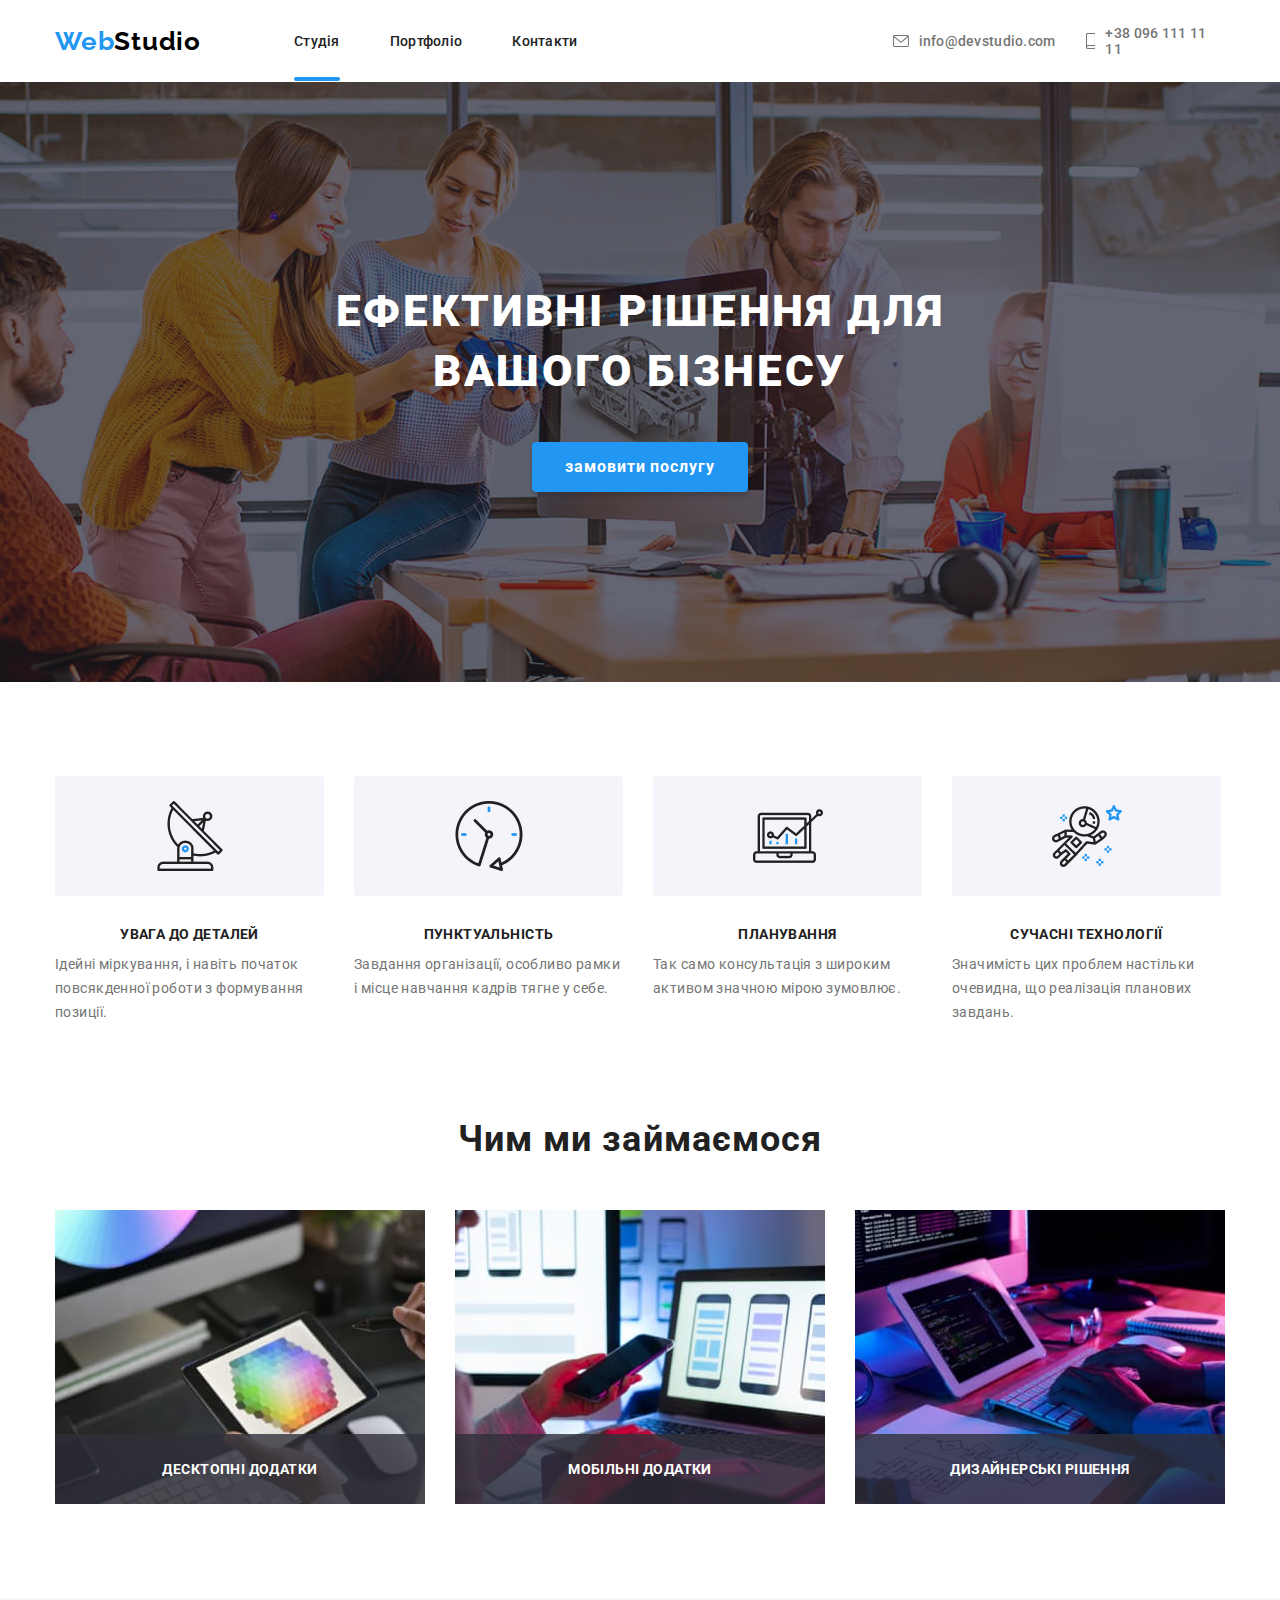
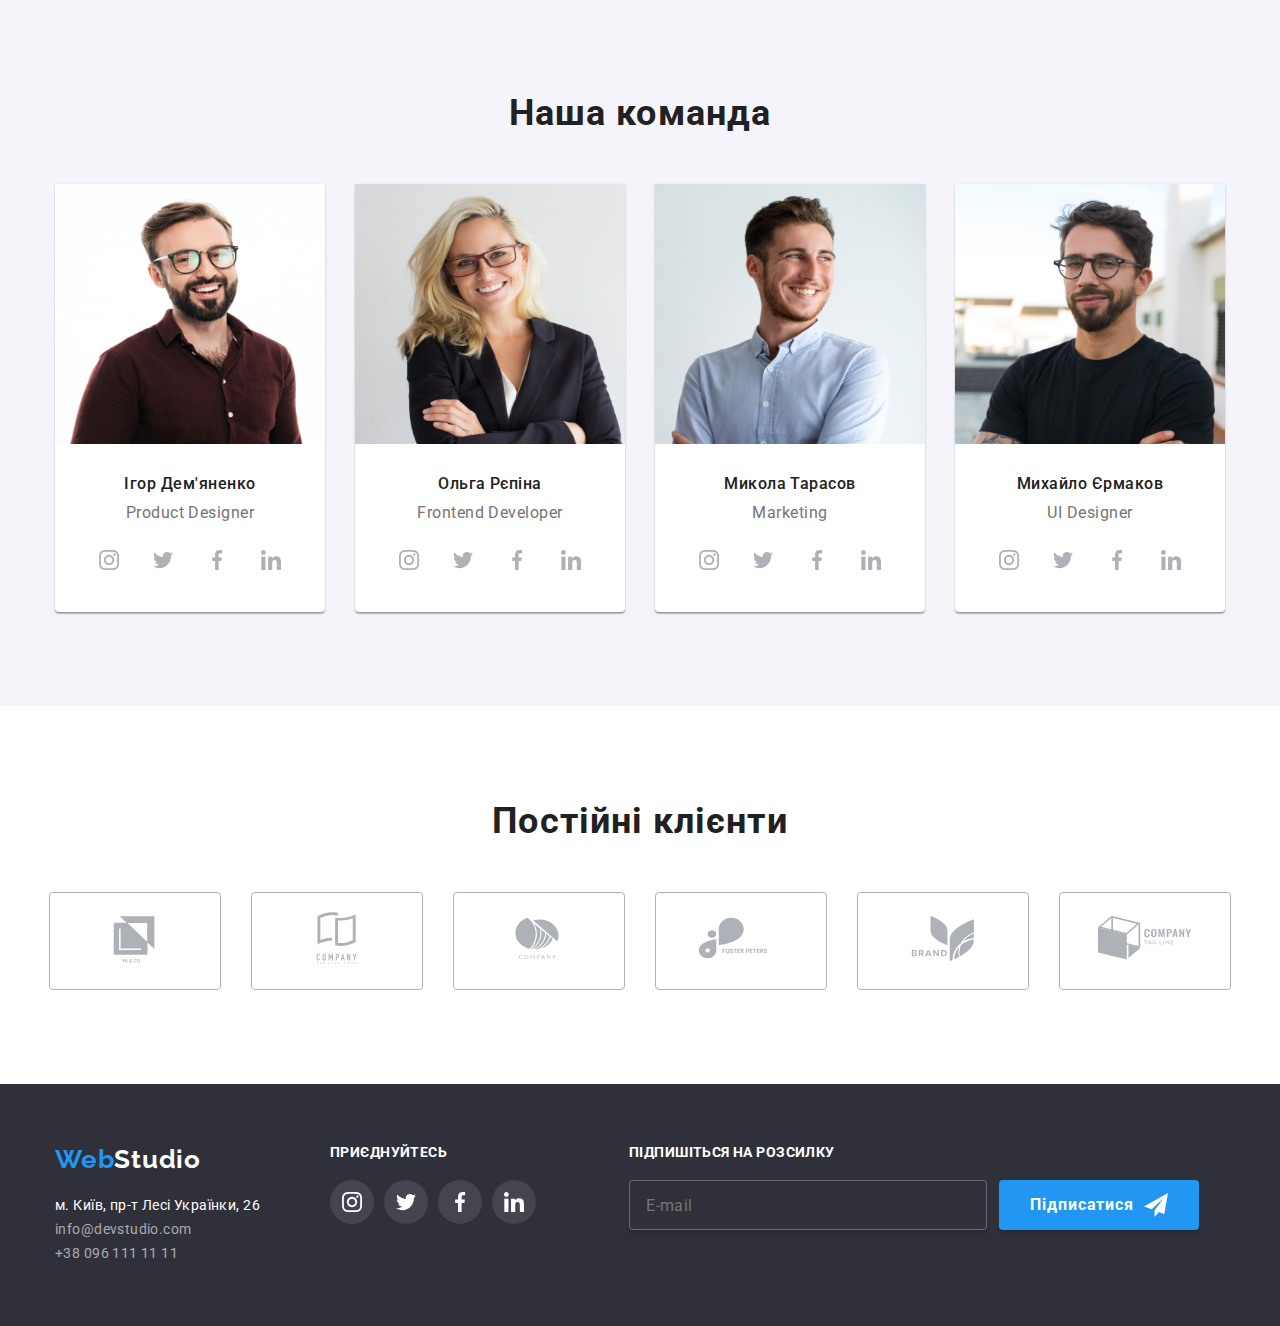
==== commit 34d130cd: "up" ====
--- a/index.html
+++ b/index.html
@@ -389,7 +389,7 @@
                             <li class="footer-svg-item">
                                 <a href="#" class="footer-svg-link">
                                     <svg class="footer-svg">
-                                        <use href="./img/icons/symbol-defs.svg#icon-tw??itter"></use>
+                                        <use href="./img/icons/symbol-defs.svg#icon-twitter"></use>
                                     </svg>
                                 </a>
                             </li>
--- a/css/main.min.css
+++ b/css/main.min.css
@@ -1 +1 @@
-*,*::after,*::before{margin:0;padding:0;border:none;box-sizing:border-box}h1,h2,h3,h4,h5,h6,p{margin:0}p:last-child{margin-bottom:0}ul{margin:0;padding:0;list-style:none}a{color:currentColor;text-decoration:none}button{cursor:pointer}img{display:block;max-width:100%;height:auto}ul{margin:0;padding:0;list-style:none}a{color:currentColor;text-decoration:none}.container{width:100%;padding-left:15px;padding-right:15px}@media screen and (min-width: 480px){.container{width:480px;margin:0 auto}}@media screen and (min-width: 768px){.container{width:768px}}@media screen and (min-width: 1200px){.container{width:1200px}}body{font-family:"Roboto",sans-serif}.section{padding-top:60px;padding-bottom:60px}@media screen and (min-width: 1200px){.section{padding-top:94px;padding-bottom:94px}}.security__div,.close-svg{display:flex;justify-content:center;align-items:center}.header{padding-top:10px;padding-bottom:10px}.header .container{display:flex;align-items:center;justify-content:space-between}.header__logo{color:#2196f3;font-family:Raleway;font-size:24px;font-weight:700;letter-spacing:.72px}.header__logo2{color:#000}.header__nav-list{display:none}.header__contacts{display:none}@media screen and (min-width: 768px){.mobile__menu{display:none}.header{padding-top:21px;padding-bottom:21px}.header .container{display:flex;align-items:center;justify-content:flex-start}.header__logo{margin-right:88px}.header__nav{display:block;margin-right:96px}.header__nav-list{display:flex;align-items:center;gap:50px}.header__link-nav{position:relative;color:#212121;transition:color 250ms cubic-bezier(0.4, 0, 0.2, 1);font-size:14px;font-weight:500;letter-spacing:.28px;padding-bottom:32px}.header__contacts-link:hover,.header__link-nav:hover{color:#2196f3}.header__contacts{display:flex;flex-direction:column;gap:10px}.header__contacts-link{display:flex;transition:color 250ms cubic-bezier(0.4, 0, 0.2, 1);align-items:center;gap:10px;color:#757575;font-size:12px;font-weight:500;letter-spacing:.24px}.header__contacts-svg{fill:currentColor}.hover::after{content:"";display:block;position:absolute;bottom:0;left:0;height:4px;width:100%;border-radius:2px;background:#2196f3}}@media screen and (min-width: 1200px){.header{padding-top:25px;padding-bottom:25px}.header__link-nav{color:#212121;transition:color 250ms cubic-bezier(0.4, 0, 0.2, 1);font-family:"Roboto",sans-serif;font-size:14px;font-style:normal;font-weight:500;line-height:normal;letter-spacing:.28px}.header__contacts-link:hover,.header__link-nav:hover{color:#2196f3}.header .container{display:flex;align-items:center}.header__logo{color:#2196f3;font-family:Raleway;font-size:26px;font-weight:700;letter-spacing:.78px;margin-right:93px}.header__logo2{color:#000;font-family:Raleway;font-size:26px;font-weight:700;letter-spacing:.78px}.header__nav{font-size:14px;font-weight:500;letter-spacing:.28px;margin-right:315px}.header__nav-list{display:flex;gap:50px}.header__contacts{display:flex;flex-direction:row;align-items:center;gap:30px}.header__contacts-link{display:flex;transition:color 250ms cubic-bezier(0.4, 0, 0.2, 1);align-items:center;gap:10px;color:#757575;font-family:"Roboto",sans-serif;font-size:14px;font-weight:500;letter-spacing:.28px}.header__contacts-svg{fill:currentColor}}.footer{padding-top:60px;padding-bottom:60px;background:#2f303a;text-align:center}.footer__logo{font-family:Raleway;color:#2196f3;font-size:24px;font-weight:700;letter-spacing:.72px}.footer__logo2{color:#fff}.footer__list{padding-top:20px}.footer__link-1{color:#fff;font-size:14px;font-style:normal;font-weight:400;line-height:171.429%;letter-spacing:.42px}.footer__link-2{color:rgba(255,255,255,.6);font-size:14px;font-weight:400;line-height:171.429%;letter-spacing:.42px}.footer__link-2:last-child{margin:8px 0px}.footer__text{color:#fff;font-family:Roboto;font-size:14px;text-align:center;font-weight:700;letter-spacing:.42px;text-transform:uppercase;margin-bottom:20px}.footer-svg-list{display:flex;gap:10px;align-items:center;justify-content:center}.footer-svg-link{display:flex;justify-content:center;align-items:center;width:44px;height:44px;border-radius:50%;background-color:rgba(255,255,255,.1);transition:background-color 250ms cubic-bezier(0.4, 0, 0.2, 1)}.footer-svg{fill:#fff;width:20px;height:20px;transition:fill 250ms cubic-bezier(0.4, 0, 0.2, 1)}.footer-svg-link:hover,.footer-svg-link:focus{background-color:#2196f3}.footer-section{margin-bottom:60px}.footer-label{color:#fff;font-family:Roboto;font-size:14px;font-weight:700;letter-spacing:.42px;text-transform:uppercase}.footer-input{padding:15px 16px;width:100%;color:rgba(255,255,255,.6);font-family:Roboto;font-size:16px;font-weight:400;line-height:20px;letter-spacing:.48px;height:50px;border-radius:4px;border:1px solid rgba(255,255,255,.3);background:rgba(33,150,243,0);box-shadow:0px 4px 4px 0px rgba(0,0,0,.15)}.footer__button{display:flex;justify-content:center;margin:0 auto;align-items:center;margin-top:20px;color:#fff;text-align:center;font-family:Roboto;font-size:16px;font-weight:700;line-height:30px;letter-spacing:.96px;width:200px;height:50px;border-radius:4px;background:#2196f3;box-shadow:0px 4px 4px 0px rgba(0,0,0,.15)}.footer__svg-button{margin-left:10px;width:24px;height:24px;fill:#fff}@media screen and (min-width: 768px){.footer__info-thumb{display:flex;justify-content:space-around}.footer-input{width:450px}}@media screen and (min-width: 1200px){.footer{text-align:start}.footer-section{margin-bottom:0;margin-right:70px}.footer__logo{font-size:26px;letter-spacing:.78px}.footer__text{text-align:start}.footer-x-svg{display:flex}.footer__svg-section{margin-right:93px}.footer__form{display:flex;gap:12px}.footer-input{width:358px}.footer__button{margin-top:0}}.burger__input[type=checkbox],.burger__label{display:none}@media screen and (max-width: 767px){.burger__label{display:block;height:30px;width:30px;margin-left:auto;position:relative}.burger__label:hover{cursor:pointer}.burger__label span{top:15px}.burger__label span,.burger__label span::before,.burger__label span::after{content:"";display:block;width:25px;height:2px;background:#333;position:absolute;right:0;transition:.3s;z-index:10}.burger__label span::before{top:-8px}.burger__label span::after{top:8px}.mobile__nav-list{margin:15px 0}.mobile__menu{position:fixed;top:0;left:0;z-index:5;width:100%;height:100%;padding:48px 40px;background:#fff;transform:translateX(100%);transition:transform 250ms cubic-bezier(0.4, 0, 0.2, 1);overflow:hidden;display:flex;flex-direction:column;justify-content:space-between}.burger__input[type=checkbox]:checked~.mobile__menu{display:flex;opacity:1;visibility:visible;pointer-events:auto;transform:translateX(0)}.burger__input[type=checkbox]:checked~.burger__label span{transform:rotate(-45deg)}.burger__input[type=checkbox]:checked~.burger__label span::before{top:0;transform:rotate(0)}.burger__input[type=checkbox]:checked~.burger__label span::after{top:0;transform:rotate(90deg)}}.mobile__nav-item:not(:last-child){margin-bottom:32px}.mobile__link-nav{color:#212121;font-family:Roboto;font-size:40px;font-style:normal;font-weight:500;line-height:normal;letter-spacing:.8px}.mobile__contacts{margin-bottom:64px}.mobile__contacts-item:not(:last-child){margin-bottom:32px}.tel-link{color:#2196f3;font-family:Roboto;font-size:34px;font-style:normal;font-weight:500;line-height:normal;letter-spacing:.68px}.email-link{color:#757575;font-family:Roboto;font-size:24px;font-style:normal;font-weight:500;line-height:normal;letter-spacing:.48px}.mobile__social{display:flex;gap:10px;align-items:center}.mobile__social-item:not(:last-child){border-right:1px solid rgba(33,33,33,.2);padding-right:10px}.mobile__social-link{color:#2196f3;font-family:Roboto;font-size:18px;font-style:normal;font-weight:500;line-height:22px;letter-spacing:.36px}.hero{padding-top:118px;height:400px;background-image:linear-gradient(to right, rgba(47, 48, 58, 0.4), rgba(47, 48, 58, 0.4)),url("../img/works/hero/hero-mobile1x.jpg");background-position:center;background-repeat:no-repeat;background-size:cover}.hero__title{color:#fff;text-align:center;font-size:26px;font-weight:900;line-height:161%;letter-spacing:1.56px;text-transform:uppercase;margin-bottom:30px}.hero-button{display:block;margin:0 auto;color:#fff;text-align:center;font-family:"Roboto",sans-serif;font-size:16px;font-weight:700;line-height:187%;letter-spacing:.96px;border-radius:4px;background-color:#2196f3;box-shadow:0px 4px 4px 0px rgba(0,0,0,.15);width:200px;height:50px;transition:background-color 250ms cubic-bezier(0.4, 0, 0.2, 1)}.hero .hero{background-image:linear-gradient(to right, rgba(47, 48, 58, 0.4), rgba(47, 48, 58, 0.4)),url("../img/works/hero/hero-mobile2x.jpg")}.hero-button:hover,.hero-button:focus{background-color:#1a65a3}@media screen and (min-width: 768px){.hero{background-image:linear-gradient(to right, rgba(47, 48, 58, 0.4), rgba(47, 48, 58, 0.4)),url("../img/works/hero/hero-tablet1x.jpg")}.hero__title{font-size:26px;font-weight:900;text-transform:uppercase;margin-bottom:30px}.hero-button{display:block;margin:0 auto;color:#fff;text-align:center;font-family:"Roboto",sans-serif;font-size:16px;font-weight:700;line-height:187.5%;letter-spacing:.96px;border-radius:4px;background-color:#2196f3;box-shadow:0px 4px 4px 0px rgba(0,0,0,.15);height:50px;transition:background-color 250ms cubic-bezier(0.4, 0, 0.2, 1)}.hero__title{width:360px;margin:0 auto;margin-bottom:30px}}@media screen and (min-width: 768px)and (min-device-pixel-ratio: 2),screen and (min-width: 768px)and (-webkit-min-device-pixel-ratio: 2),screen and (min-width: 768px)and (min-resolution: 192dpi),screen and (min-width: 768px)and (min-resolution: 2dppx){.hero{background-image:linear-gradient(to right, rgba(47, 48, 58, 0.4), rgba(47, 48, 58, 0.4)),url("../img/works/hero/hero-tablet2x.jpg")}}@media screen and (min-width: 1200px){.hero{padding-top:200px;height:600px;background-image:linear-gradient(to right, rgba(47, 48, 58, 0.4), rgba(47, 48, 58, 0.4)),url("../img/works/hero/hero-desctop1x.jpg");background-position:center;background-repeat:no-repeat;background-size:cover}.hero__title{color:#fff;text-align:center;font-size:44px;font-weight:900;width:696px;line-height:136.364%;letter-spacing:2.64px;text-transform:uppercase;margin-bottom:40px}.hero-button{display:block;margin:0 auto;color:#fff;text-align:center;font-family:"Roboto",sans-serif;font-size:16px;font-weight:700;line-height:187.5%;letter-spacing:.96px;border-radius:4px;background-color:#2196f3;box-shadow:0px 4px 4px 0px rgba(0,0,0,.15);width:216px;height:50px;transition:background-color 250ms cubic-bezier(0.4, 0, 0.2, 1)}}@media screen and (min-width: 1200px)and (min-device-pixel-ratio: 2),screen and (min-width: 1200px)and (-webkit-min-device-pixel-ratio: 2),screen and (min-width: 1200px)and (min-resolution: 192dpi),screen and (min-width: 1200px)and (min-resolution: 2dppx){.hero .hero{background-image:linear-gradient(to right, rgba(47, 48, 58, 0.4), rgba(47, 48, 58, 0.4)),url("../img/works/hero/hero-desctop2x.jpg")}}.information-section__item:not(:last-child){margin-bottom:30px}.information-section__item::before{content:"";display:block;height:120px;width:100%;border-radius:4px;background-color:#f5f4fa;margin-bottom:30px}.information-section__item:nth-child(1)::before{background-image:url("../img/information/antenna.png");background-repeat:no-repeat;background-position:center}.information-section__item:nth-child(2)::before{background-image:url("../img/information/clock.png");background-repeat:no-repeat;background-position:center}.information-section__item:nth-child(3)::before{background-image:url("../img/information/diagram.png");background-repeat:no-repeat;background-position:center}.information-section__item:nth-child(4)::before{background-image:url("../img/information/astronaut.png");background-repeat:no-repeat;background-position:center}.information-section__title{color:#212121;font-size:14px;font-weight:700;letter-spacing:.42px;text-transform:uppercase;margin-bottom:10px;text-align:center}.information-section__text{color:#757575;font-size:14px;font-weight:400;line-height:24px;letter-spacing:.42px}@media screen and (min-width: 768px){.information-section__list{display:flex;gap:30px;flex-wrap:wrap}.information-section__item{width:353px}}@media screen and (min-width: 1200px){.information-section__item{width:269px}.information-section__item:not(:last-child){margin-bottom:0}}.services{display:none}@media screen and (min-width: 768px){.services{display:none}}@media screen and (min-width: 768px)and (min-width: 1200px){.services{display:flex;padding-bottom:94px}.services__title{color:#212121;text-align:center;font-size:36px;font-weight:700;letter-spacing:1.08px;margin-bottom:50px}.services__list{display:flex;justify-content:center;align-items:center;gap:30px}.services__item{position:relative}.services__p{position:absolute;bottom:0;width:100%;height:70px;color:#fff;display:flex;justify-content:center;align-items:center;background:rgba(47,48,58,.8);font-size:14px;font-weight:700;letter-spacing:.42px;text-transform:uppercase}}.team-members{padding:94px 0;background:#f5f4fa}.team-members__title{color:#212121;text-align:center;font-family:Roboto;font-size:28px;font-weight:700;letter-spacing:.84px;margin-bottom:30px}.team-members__list{display:flex;flex-wrap:wrap;gap:30px}.team-members__item{border-radius:0px 0px 4px 4px;background:#fff;box-shadow:0px 1px 3px 0px rgba(0,0,0,.12),0px 1px 1px 0px rgba(0,0,0,.14),0px 2px 1px 0px rgba(0,0,0,.2)}.team-members__photo{width:450px;height:460px}.team-members__subtitle{color:#212121;text-align:center;font-family:Roboto;font-size:16px;font-weight:500;letter-spacing:.48px;margin-bottom:10px;padding-top:30px}.team-members_text{color:#757575;text-align:center;font-family:Roboto;font-size:16px;font-weight:400;letter-spacing:.48px;margin-bottom:16px}.team-members-svg-list{display:flex;justify-content:center;gap:10px;margin-bottom:24px}.team-members-svg-link{display:flex;justify-content:center;align-items:center;width:44px;height:44px;border-radius:50%;background-color:#fff;transition:background-color 250ms cubic-bezier(0.4, 0, 0.2, 1)}.team-members-svg{fill:#afb1b8;width:20px;height:20px;transition:fill 250ms cubic-bezier(0.4, 0, 0.2, 1)}.team-members-svg-link:hover,.team-members-svg-link:focus{background-color:#2196f3}.team-members-svg-link:hover .team-members-svg,.team-members-svg-link:focus .team-members-svg{fill:#fff}@media screen and (min-width: 768px){.team-members__photo{width:354px;height:374px}}@media screen and (min-width: 1200px){.team-members{padding:94px 0;background:#f5f4fa}.team-members__title{color:#212121;text-align:center;font-family:Roboto;font-size:36px;letter-spacing:1.08px;margin-bottom:50px}.team-members__list{flex-wrap:nowrap}.team-members__photo{width:270px;height:260px}.team-members-svg-list{margin-bottom:30px}.team-members-svg-link:hover,.team-members-svg-link:focus{background-color:#2196f3}}.regular__customers{padding:60px 0px}.regular__customers-list{display:flex;justify-content:center;align-items:center;gap:30px;flex-wrap:wrap}.regular__customers-item{border-radius:4px;border:1px solid #afb1b8;padding:16px 52px;transition:border 250ms cubic-bezier(0.4, 0, 0.2, 1)}.regular__customers-title{color:#212121;text-align:center;font-family:Roboto;font-size:28px;font-weight:700;letter-spacing:.84px;margin-bottom:60px}.regular__customers-svg{fill:#afb1b8;width:106px;height:60px;transition:fill 250ms cubic-bezier(0.4, 0, 0.2, 1)}.regular__customers-item:hover,.regular__customers-item:focus{border:1px solid #2196f3}.regular__customers-item:hover .regular__customers-svg,.regular__customers-item:focus .regular__customers-svg{fill:#2196f3}@media screen and (min-width: 768px){.regular__customers-item{padding:16px 60px}}@media screen and (min-width: 1200px){.regular__customers{padding:94px 0px}.regular__customers-list{flex-wrap:nowrap}.regular__customers-item{padding:16px 32px}.regular__customers-title{color:#212121;text-align:center;font-family:Roboto;font-size:36px;font-style:normal;font-weight:700;line-height:normal;letter-spacing:1.08px;margin-bottom:50px}}.backdrop{position:fixed;top:0;left:0;width:100%;height:100%;background-color:rgba(0,0,0,.5);opacity:1;transition:opacity 250ms cubic-bezier(0.4, 0, 0.2, 1)}.backdrop.is-hidden{opacity:0;pointer-events:none;visibility:hidden}.backdrop.is-hidden .modal{transform:translate(-50%, -50%) scale(0)}.no-scroll{overflow:hidden}.modal{position:absolute;top:50%;left:50%;border-radius:4px;min-width:450px;min-height:609px;padding:40px;background-color:#fff;transform:translate(-50%, -50%) scale(1);transition:transform 250ms cubic-bezier(0.4, 0, 0.2, 1) 500ms,visibility 250ms cubic-bezier(0.4, 0, 0.2, 1) 500ms;gap:28px}.close-svg{width:18px;height:18px;transition:fill 250ms cubic-bezier(0.4, 0, 0.2, 1)}.close-svg:focus,.close-svg:hover{fill:#2196f3}.btn{position:absolute;top:8px;right:8px;display:flex;justify-content:center;align-items:center;width:30px;height:30px;border:1px solid rgba(0,0,0,.1);border-radius:50%;background-color:#fff;transition:border 250ms cubic-bezier(0.4, 0, 0.2, 1)}.btn:focus,.btn:hover{border:1px solid #2196f3}.signup-label{display:flex;flex-direction:column;color:#757575;font-family:Roboto;font-size:12px;font-style:normal;font-weight:400;line-height:normal;letter-spacing:.12px}.signup-input{transition:color 250ms cubic-bezier(0.4, 0, 0.2, 1);border-radius:4px;border:1px solid #dcdcdc;background:#fff;width:100%;height:40px;padding:12px 42px;resize:none;margin-top:4px;transition:outline 250ms cubic-bezier(0.4, 0, 0.2, 1)}.signup-thumb{transition:fill 250ms cubic-bezier(0.4, 0, 0.2, 1);position:relative;margin-bottom:10px}.signup-input:nth-last-child(1){border-radius:4px;border:1px solid #dcdcdc;background:#fff;width:100%;height:120px;padding:12px;margin-top:4px}.signup-svg{position:absolute;top:50%;left:12px;transform:translateY(-50%);width:18px;height:18px}.modal-title{color:#212121;text-align:center;font-size:20px;font-weight:700;letter-spacing:.6px;margin-bottom:12px}.signup-button{position:relative;display:block;margin:0 auto;margin-top:30px;color:#fff;text-align:center;font-family:"Roboto",sans-serif;font-size:16px;font-weight:700;line-height:187.5%;letter-spacing:.96px;border-radius:4px;background:#2196f3;box-shadow:0px 4px 4px 0px rgba(0,0,0,.15);width:216px;height:50px}.signup-thumb:focus,.signup-thumb:hover{fill:#2196f3}.signup-input:focus,.signup-input:hover{outline:solid #2196f3 1px}.security__input{width:16px;height:15px}.security__text{color:#757575;font-family:Roboto;font-size:12px;font-style:normal;font-weight:400;line-height:normal;letter-spacing:.36px;padding-left:8px}.security__link{color:#2196f3;font-family:Roboto;font-size:12px;font-style:normal;font-weight:400;line-height:normal;letter-spacing:.36px;text-decoration-line:underline;padding-left:2px}@media screen and (min-width: 1200px){.backdrop{position:fixed;top:0;left:0;width:100%;height:100%;background-color:rgba(0,0,0,.5);opacity:1;transition:opacity 250ms cubic-bezier(0.4, 0, 0.2, 1)}.backdrop.is-hidden{opacity:0;pointer-events:none;visibility:hidden}.backdrop.is-hidden .modal{transform:translate(-50%, -50%) scale(0)}.no-scroll{overflow:hidden}.modal{position:absolute;top:50%;left:50%;border-radius:4px;min-width:528px;min-height:581px;padding:40px;background-color:#fff;transform:translate(-50%, -50%) scale(1);transition:transform 250ms cubic-bezier(0.4, 0, 0.2, 1) 500ms,visibility 250ms cubic-bezier(0.4, 0, 0.2, 1) 500ms;gap:28px}.close-svg{width:18px;height:18px;transition:fill 250ms cubic-bezier(0.4, 0, 0.2, 1)}.close-svg:focus,.close-svg:hover{fill:#2196f3}.btn{position:absolute;top:8px;right:8px;display:flex;justify-content:center;align-items:center;width:30px;height:30px;border:1px solid rgba(0,0,0,.1);border-radius:50%;background-color:#fff;transition:border 250ms cubic-bezier(0.4, 0, 0.2, 1)}.btn:focus,.btn:hover{border:1px solid #2196f3}.signup-label{display:flex;flex-direction:column;color:#757575;font-family:Roboto;font-size:12px;font-style:normal;font-weight:400;line-height:normal;letter-spacing:.12px}.signup-input{transition:color 250ms cubic-bezier(0.4, 0, 0.2, 1);border-radius:4px;border:1px solid #dcdcdc;background:#fff;width:100%;height:40px;padding:12px 42px;resize:none;margin-top:4px;transition:outline 250ms cubic-bezier(0.4, 0, 0.2, 1)}.signup-thumb{transition:fill 250ms cubic-bezier(0.4, 0, 0.2, 1);position:relative;margin-bottom:10px}.signup-input:nth-last-child(1){border-radius:4px;border:1px solid #dcdcdc;background:#fff;width:100%;height:120px;padding:12px;margin-top:4px}.signup-svg{position:absolute;top:50%;left:12px;transform:translateY(-50%);width:18px;height:18px}.modal-title{color:#212121;text-align:center;font-size:20px;font-weight:700;letter-spacing:.6px;margin-bottom:12px}.signup-button{position:relative;display:block;margin:0 auto;margin-top:30px;color:#fff;text-align:center;font-family:"Roboto",sans-serif;font-size:16px;font-weight:700;line-height:187.5%;letter-spacing:.96px;border-radius:4px;background:#2196f3;box-shadow:0px 4px 4px 0px rgba(0,0,0,.15);width:216px;height:50px}.signup-thumb:focus,.signup-thumb:hover{fill:#2196f3}.signup-input:focus,.signup-input:hover{outline:solid #2196f3 1px}.security__input{width:16px;height:15px}.security__text{color:#757575;font-family:Roboto;font-size:14px;font-style:normal;font-weight:400;line-height:24px;letter-spacing:.42px;padding-left:8.38px}.security__link{color:#2196f3;font-family:Roboto;font-size:14px;font-style:normal;font-weight:400;line-height:24px;letter-spacing:.42px;text-decoration-line:underline;padding-left:2px}}.portfolio__projects-list{display:flex;flex-direction:column;gap:30px}.portfolio__projects-item{width:100%;background-color:#fff;border:1px solid #eee;transition:box-shadow 250ms cubic-bezier(0.4, 0, 0.2, 1)}.portfolio__projects-item:hover,.portfolio__projects-item:focus{box-shadow:0px 2px 1px 0px rgba(0,0,0,.2),0px 1px 1px 0px rgba(0,0,0,.14),0px 1px 3px 0px rgba(0,0,0,.12)}.portfolio__projects-thumb{position:relative;overflow:hidden}.portfolio__projects-thumb:hover .portfolio__projects-overlay{transform:translateY(0%)}.portfolio__projects-overlay{position:absolute;top:0;left:0;width:100%;height:100%;background-color:rgba(33,150,243,.9);transform:translateY(101%);transition:transform 250ms cubic-bezier(0.4, 0, 0.2, 1)}.portfolio__projects-overlay-text{padding:77px 24px;color:#fff;font-size:18px;font-weight:400;line-height:28px;letter-spacing:.54px}.portfolio__projects-content{padding:20px 24px}.portfolio__projects-photo{width:100%}.portfolio__projects-subtitle{color:#212121;font-size:18px;font-weight:700;line-height:200%;letter-spacing:1.08px}.portfolio__projects-text{color:#757575;font-size:16px;font-weight:400;line-height:187%;letter-spacing:.48px}@media screen and (min-width: 768px){.portfolio__projects-list{flex-direction:row;flex-wrap:wrap}.portfolio__projects-item{width:353px}.portfolio__projects-overlay-text{padding:49px 24px}}@media screen and (min-width: 1200px){.portfolio__projects-item{width:370px}.portfolio__projects-overlay-text{padding:63px 24px}}.portfolio-buttons__list{width:326px;display:flex;flex-wrap:wrap;gap:8px}.portfolio-buttons__button{color:#212121;border-radius:4px;background-color:#f5f4fa;text-align:center;font-family:"Roboto",sans-serif;font-size:16px;font-weight:500;line-height:162%;letter-spacing:.48px;padding:6px 22px;transition:color 250ms cubic-bezier(0.4, 0, 0.2, 1),background-color 250ms cubic-bezier(0.4, 0, 0.2, 1),box-shadow 250ms cubic-bezier(0.4, 0, 0.2, 1)}.portfolio-buttons__button:hover,.portfolio-buttons__button:focus{background-color:#2196f3;color:#fff;box-shadow:0px 3px 1px 0px rgba(0,0,0,.1),0px 1px 2px 0px rgba(0,0,0,.08),0px 2px 2px 0px rgba(0,0,0,.12)}@media screen and (min-width: 768px){.portfolio-buttons__list{width:100%;display:flex;flex-wrap:nowrap;justify-content:center}.portfolio-buttons__button{color:#212121;border-radius:4px;background-color:#f5f4fa;text-align:center;font-family:"Roboto",sans-serif;font-size:16px;font-weight:500;line-height:162%;letter-spacing:.48px;padding:6px 22px;transition:color 250ms cubic-bezier(0.4, 0, 0.2, 1),background-color 250ms cubic-bezier(0.4, 0, 0.2, 1),box-shadow 250ms cubic-bezier(0.4, 0, 0.2, 1)}.portfolio-buttons__button:hover,.portfolio-buttons__button:focus{background-color:#2196f3;color:#fff;box-shadow:0px 3px 1px 0px rgba(0,0,0,.1),0px 1px 2px 0px rgba(0,0,0,.08),0px 2px 2px 0px rgba(0,0,0,.12)}}/*# sourceMappingURL=main.min.css.map */+*,*::after,*::before{margin:0;padding:0;border:none;box-sizing:border-box}h1,h2,h3,h4,h5,h6,p{margin:0}p:last-child{margin-bottom:0}ul{margin:0;padding:0;list-style:none}a{color:currentColor;text-decoration:none}button{cursor:pointer}img{display:block;max-width:100%;height:auto}ul{margin:0;padding:0;list-style:none}a{color:currentColor;text-decoration:none}.container{width:100%;padding-left:15px;padding-right:15px}@media screen and (min-width: 480px){.container{width:480px;margin:0 auto}}@media screen and (min-width: 768px){.container{width:768px}}@media screen and (min-width: 1200px){.container{width:1200px}}body{font-family:"Roboto",sans-serif}.section{padding-top:60px;padding-bottom:60px}@media screen and (min-width: 1200px){.section{padding-top:94px;padding-bottom:94px}}.security__div,.close-svg{display:flex;justify-content:center;align-items:center}.header{padding-top:10px;padding-bottom:10px}.header .container{display:flex;align-items:center;justify-content:space-between}.header__logo{color:#2196f3;font-family:Raleway;font-size:24px;font-weight:700;letter-spacing:.72px}.header__logo2{color:#000}.header__nav-list{display:none}.header__contacts{display:none}@media screen and (min-width: 768px){.mobile__menu{display:none}.header{padding-top:21px;padding-bottom:21px}.header .container{display:flex;align-items:center;justify-content:flex-start}.header__logo{margin-right:88px}.header__nav{display:block;margin-right:96px}.header__nav-list{display:flex;align-items:center;gap:50px}.header__link-nav{position:relative;color:#212121;transition:color 250ms cubic-bezier(0.4, 0, 0.2, 1);font-size:14px;font-weight:500;letter-spacing:.28px;padding-bottom:32px}.header__contacts-link:hover,.header__link-nav:hover{color:#2196f3}.header__contacts{display:flex;flex-direction:column;gap:10px}.header__contacts-link{display:flex;transition:color 250ms cubic-bezier(0.4, 0, 0.2, 1);align-items:center;gap:10px;color:#757575;font-size:12px;font-weight:500;letter-spacing:.24px}.header__contacts-svg{fill:currentColor}.hover::after{content:"";display:block;position:absolute;bottom:0;left:0;height:4px;width:100%;border-radius:2px;background:#2196f3}}@media screen and (min-width: 1200px){.header{padding-top:25px;padding-bottom:25px}.header__link-nav{color:#212121;transition:color 250ms cubic-bezier(0.4, 0, 0.2, 1);font-family:"Roboto",sans-serif;font-size:14px;font-style:normal;font-weight:500;line-height:normal;letter-spacing:.28px}.header__contacts-link:hover,.header__link-nav:hover{color:#2196f3}.header .container{display:flex;align-items:center}.header__logo{color:#2196f3;font-family:Raleway;font-size:26px;font-weight:700;letter-spacing:.78px;margin-right:93px}.header__logo2{color:#000;font-family:Raleway;font-size:26px;font-weight:700;letter-spacing:.78px}.header__nav{font-size:14px;font-weight:500;letter-spacing:.28px;margin-right:315px}.header__nav-list{display:flex;gap:50px}.header__contacts{display:flex;flex-direction:row;align-items:center;gap:30px}.header__contacts-link{display:flex;transition:color 250ms cubic-bezier(0.4, 0, 0.2, 1);align-items:center;gap:10px;color:#757575;font-family:"Roboto",sans-serif;font-size:14px;font-weight:500;letter-spacing:.28px}.header__contacts-svg{fill:currentColor}}.footer{padding-top:60px;padding-bottom:60px;background:#2f303a;text-align:center}.footer__logo{font-family:Raleway;color:#2196f3;font-size:24px;font-weight:700;letter-spacing:.72px}.footer__logo2{color:#fff}.footer__list{padding-top:20px}.footer__link-1{color:#fff;font-size:14px;font-style:normal;font-weight:400;line-height:171.429%;letter-spacing:.42px}.footer__link-2{color:rgba(255,255,255,.6);font-size:14px;font-weight:400;line-height:171.429%;letter-spacing:.42px}.footer__link-2:last-child{margin:8px 0px}.footer__text{color:#fff;font-family:Roboto;font-size:14px;text-align:center;font-weight:700;letter-spacing:.42px;text-transform:uppercase;margin-bottom:20px;margin-top:60px}.footer-svg-list{display:flex;gap:10px;align-items:center;justify-content:center}.footer-svg-link{display:flex;justify-content:center;align-items:center;width:44px;height:44px;border-radius:50%;background-color:rgba(255,255,255,.1);transition:background-color 250ms cubic-bezier(0.4, 0, 0.2, 1)}.footer-svg{fill:#fff;width:20px;height:20px;transition:fill 250ms cubic-bezier(0.4, 0, 0.2, 1)}.footer-svg-link:hover,.footer-svg-link:focus{background-color:#2196f3}.footer-section{margin-bottom:60px}.footer-label{color:#fff;font-family:Roboto;font-size:14px;font-weight:700;letter-spacing:.42px;text-transform:uppercase}.footer-input{padding:15px 16px;width:100%;color:rgba(255,255,255,.6);font-family:Roboto;font-size:16px;font-weight:400;line-height:20px;letter-spacing:.48px;height:50px;border-radius:4px;border:1px solid rgba(255,255,255,.3);background:rgba(33,150,243,0);box-shadow:0px 4px 4px 0px rgba(0,0,0,.15)}.footer__button{display:flex;justify-content:center;margin:0 auto;align-items:center;margin-top:20px;color:#fff;text-align:center;font-family:Roboto;font-size:16px;font-weight:700;line-height:30px;letter-spacing:.96px;width:200px;height:50px;border-radius:4px;background:#2196f3;box-shadow:0px 4px 4px 0px rgba(0,0,0,.15)}.footer__svg-button{margin-left:10px;width:24px;height:24px;fill:#fff}@media screen and (min-width: 768px){.footer__info-thumb{display:flex;justify-content:space-around}.footer__text:first-child{margin-top:0px}.footer-input{width:450px}}@media screen and (min-width: 1200px){.footer{text-align:start}.footer-section{margin-bottom:0;margin-right:70px}.footer__logo{font-size:26px;letter-spacing:.78px}.footer__text{text-align:start}.footer-x-svg{display:flex}.footer__svg-section{margin-right:93px}.footer__form{display:flex;gap:12px}.footer-input{width:358px}.footer__button{margin-top:0}}.burger__input[type=checkbox],.burger__label{display:none}@media screen and (max-width: 767px){.burger__label{display:block;height:30px;width:30px;margin-left:auto;position:relative}.burger__label:hover{cursor:pointer}.burger__label span{top:15px}.burger__label span,.burger__label span::before,.burger__label span::after{content:"";display:block;width:25px;height:2px;background:#333;position:absolute;right:0;transition:.3s;z-index:10}.burger__label span::before{top:-8px}.burger__label span::after{top:8px}.mobile__nav-list{margin:15px 0}.mobile__menu{position:fixed;top:0;left:0;z-index:5;width:100%;height:100%;padding:48px 40px;background:#fff;transform:translateX(100%);transition:transform 250ms cubic-bezier(0.4, 0, 0.2, 1);overflow:hidden;display:flex;flex-direction:column;justify-content:space-between}.burger__input[type=checkbox]:checked~.mobile__menu{display:flex;opacity:1;visibility:visible;pointer-events:auto;transform:translateX(0)}.burger__input[type=checkbox]:checked~.burger__label span{transform:rotate(-45deg)}.burger__input[type=checkbox]:checked~.burger__label span::before{top:0;transform:rotate(0)}.burger__input[type=checkbox]:checked~.burger__label span::after{top:0;transform:rotate(90deg)}}.mobile__nav-item:not(:last-child){margin-bottom:32px}.mobile__link-nav{color:#212121;font-family:Roboto;font-size:40px;font-style:normal;font-weight:500;line-height:normal;letter-spacing:.8px}.mobile__contacts{margin-bottom:64px}.mobile__contacts-item:not(:last-child){margin-bottom:32px}.tel-link{color:#2196f3;font-family:Roboto;font-size:34px;font-style:normal;font-weight:500;line-height:normal;letter-spacing:.68px}.email-link{color:#757575;font-family:Roboto;font-size:24px;font-style:normal;font-weight:500;line-height:normal;letter-spacing:.48px}.mobile__social{display:flex;gap:10px;align-items:center}.mobile__social-item:not(:last-child){border-right:1px solid rgba(33,33,33,.2);padding-right:10px}.mobile__social-link{color:#2196f3;font-family:Roboto;font-size:18px;font-style:normal;font-weight:500;line-height:22px;letter-spacing:.36px}.hero{padding-top:118px;height:400px;background-image:linear-gradient(to right, rgba(47, 48, 58, 0.4), rgba(47, 48, 58, 0.4)),url("../img/works/hero/hero-mobile1x.jpg");background-position:center;background-repeat:no-repeat;background-size:cover}.hero__title{color:#fff;text-align:center;font-size:26px;font-weight:900;line-height:161%;letter-spacing:1.56px;text-transform:uppercase;margin-bottom:30px}.hero-button{display:block;margin:0 auto;color:#fff;text-align:center;font-family:"Roboto",sans-serif;font-size:16px;font-weight:700;line-height:187%;letter-spacing:.96px;border-radius:4px;background-color:#2196f3;box-shadow:0px 4px 4px 0px rgba(0,0,0,.15);width:200px;height:50px;transition:background-color 250ms cubic-bezier(0.4, 0, 0.2, 1)}.hero .hero{background-image:linear-gradient(to right, rgba(47, 48, 58, 0.4), rgba(47, 48, 58, 0.4)),url("../img/works/hero/hero-mobile2x.jpg")}.hero-button:hover,.hero-button:focus{background-color:#1a65a3}@media screen and (min-width: 768px){.hero{background-image:linear-gradient(to right, rgba(47, 48, 58, 0.4), rgba(47, 48, 58, 0.4)),url("../img/works/hero/hero-tablet1x.jpg")}.hero__title{font-size:26px;font-weight:900;text-transform:uppercase;margin-bottom:30px}.hero-button{display:block;margin:0 auto;color:#fff;text-align:center;font-family:"Roboto",sans-serif;font-size:16px;font-weight:700;line-height:187.5%;letter-spacing:.96px;border-radius:4px;background-color:#2196f3;box-shadow:0px 4px 4px 0px rgba(0,0,0,.15);height:50px;transition:background-color 250ms cubic-bezier(0.4, 0, 0.2, 1)}.hero__title{width:360px;margin:0 auto;margin-bottom:30px}}@media screen and (min-width: 768px)and (min-device-pixel-ratio: 2),screen and (min-width: 768px)and (-webkit-min-device-pixel-ratio: 2),screen and (min-width: 768px)and (min-resolution: 192dpi),screen and (min-width: 768px)and (min-resolution: 2dppx){.hero{background-image:linear-gradient(to right, rgba(47, 48, 58, 0.4), rgba(47, 48, 58, 0.4)),url("../img/works/hero/hero-tablet2x.jpg")}}@media screen and (min-width: 1200px){.hero{padding-top:200px;height:600px;background-image:linear-gradient(to right, rgba(47, 48, 58, 0.4), rgba(47, 48, 58, 0.4)),url("../img/works/hero/hero-desctop1x.jpg");background-position:center;background-repeat:no-repeat;background-size:cover}.hero__title{color:#fff;text-align:center;font-size:44px;font-weight:900;width:696px;line-height:136.364%;letter-spacing:2.64px;text-transform:uppercase;margin-bottom:40px}.hero-button{display:block;margin:0 auto;color:#fff;text-align:center;font-family:"Roboto",sans-serif;font-size:16px;font-weight:700;line-height:187.5%;letter-spacing:.96px;border-radius:4px;background-color:#2196f3;box-shadow:0px 4px 4px 0px rgba(0,0,0,.15);width:216px;height:50px;transition:background-color 250ms cubic-bezier(0.4, 0, 0.2, 1)}}@media screen and (min-width: 1200px)and (min-device-pixel-ratio: 2),screen and (min-width: 1200px)and (-webkit-min-device-pixel-ratio: 2),screen and (min-width: 1200px)and (min-resolution: 192dpi),screen and (min-width: 1200px)and (min-resolution: 2dppx){.hero .hero{background-image:linear-gradient(to right, rgba(47, 48, 58, 0.4), rgba(47, 48, 58, 0.4)),url("../img/works/hero/hero-desctop2x.jpg")}}.information-section__item:not(:last-child){margin-bottom:30px}.information-section__item::before{content:"";display:block;height:120px;width:100%;border-radius:4px;background-color:#f5f4fa;margin-bottom:30px}.information-section__item:nth-child(1)::before{background-image:url("../img/information/antenna.png");background-repeat:no-repeat;background-position:center}.information-section__item:nth-child(2)::before{background-image:url("../img/information/clock.png");background-repeat:no-repeat;background-position:center}.information-section__item:nth-child(3)::before{background-image:url("../img/information/diagram.png");background-repeat:no-repeat;background-position:center}.information-section__item:nth-child(4)::before{background-image:url("../img/information/astronaut.png");background-repeat:no-repeat;background-position:center}.information-section__title{color:#212121;font-size:14px;font-weight:700;letter-spacing:.42px;text-transform:uppercase;margin-bottom:10px;text-align:center}.information-section__text{color:#757575;font-size:14px;font-weight:400;line-height:24px;letter-spacing:.42px}@media screen and (min-width: 768px){.information-section__list{display:flex;gap:30px;flex-wrap:wrap}.information-section__item{width:353px}}@media screen and (min-width: 1200px){.information-section__item{width:269px}.information-section__item:not(:last-child){margin-bottom:0}}.services{display:none}@media screen and (min-width: 768px){.services{display:none}}@media screen and (min-width: 768px)and (min-width: 1200px){.services{display:flex;padding-bottom:94px}.services__title{color:#212121;text-align:center;font-size:36px;font-weight:700;letter-spacing:1.08px;margin-bottom:50px}.services__list{display:flex;justify-content:center;align-items:center;gap:30px}.services__item{position:relative}.services__p{position:absolute;bottom:0;width:100%;height:70px;color:#fff;display:flex;justify-content:center;align-items:center;background:rgba(47,48,58,.8);font-size:14px;font-weight:700;letter-spacing:.42px;text-transform:uppercase}}.team-members{padding:94px 0;background:#f5f4fa}.team-members__title{color:#212121;text-align:center;font-family:Roboto;font-size:28px;font-weight:700;letter-spacing:.84px;margin-bottom:30px}.team-members__list{display:flex;flex-wrap:wrap;gap:30px}.team-members__item{border-radius:0px 0px 4px 4px;background:#fff;box-shadow:0px 1px 3px 0px rgba(0,0,0,.12),0px 1px 1px 0px rgba(0,0,0,.14),0px 2px 1px 0px rgba(0,0,0,.2)}.team-members__photo{width:450px;height:460px}.team-members__subtitle{color:#212121;text-align:center;font-family:Roboto;font-size:16px;font-weight:500;letter-spacing:.48px;margin-bottom:10px;padding-top:30px}.team-members_text{color:#757575;text-align:center;font-family:Roboto;font-size:16px;font-weight:400;letter-spacing:.48px;margin-bottom:16px}.team-members-svg-list{display:flex;justify-content:center;gap:10px;margin-bottom:24px}.team-members-svg-link{display:flex;justify-content:center;align-items:center;width:44px;height:44px;border-radius:50%;background-color:#fff;transition:background-color 250ms cubic-bezier(0.4, 0, 0.2, 1)}.team-members-svg{fill:#afb1b8;width:20px;height:20px;transition:fill 250ms cubic-bezier(0.4, 0, 0.2, 1)}.team-members-svg-link:hover,.team-members-svg-link:focus{background-color:#2196f3}.team-members-svg-link:hover .team-members-svg,.team-members-svg-link:focus .team-members-svg{fill:#fff}@media screen and (min-width: 768px){.team-members__photo{width:354px;height:374px}}@media screen and (min-width: 1200px){.team-members{padding:94px 0;background:#f5f4fa}.team-members__title{color:#212121;text-align:center;font-family:Roboto;font-size:36px;letter-spacing:1.08px;margin-bottom:50px}.team-members__list{flex-wrap:nowrap}.team-members__photo{width:270px;height:260px}.team-members-svg-list{margin-bottom:30px}.team-members-svg-link:hover,.team-members-svg-link:focus{background-color:#2196f3}}.regular__customers{padding:60px 0px}.regular__customers-list{display:flex;justify-content:center;align-items:center;gap:30px;flex-wrap:wrap}.regular__customers-item{border-radius:4px;border:1px solid #afb1b8;padding:16px 52px;transition:border 250ms cubic-bezier(0.4, 0, 0.2, 1)}.regular__customers-title{color:#212121;text-align:center;font-family:Roboto;font-size:28px;font-weight:700;letter-spacing:.84px;margin-bottom:60px}.regular__customers-svg{fill:#afb1b8;width:106px;height:60px;transition:fill 250ms cubic-bezier(0.4, 0, 0.2, 1)}.regular__customers-item:hover,.regular__customers-item:focus{border:1px solid #2196f3}.regular__customers-item:hover .regular__customers-svg,.regular__customers-item:focus .regular__customers-svg{fill:#2196f3}@media screen and (min-width: 768px){.regular__customers-item{padding:16px 60px}}@media screen and (min-width: 1200px){.regular__customers{padding:94px 0px}.regular__customers-list{flex-wrap:nowrap}.regular__customers-item{padding:16px 32px}.regular__customers-title{color:#212121;text-align:center;font-family:Roboto;font-size:36px;font-style:normal;font-weight:700;line-height:normal;letter-spacing:1.08px;margin-bottom:50px}}.backdrop{position:fixed;top:0;left:0;width:100%;height:100%;background-color:rgba(0,0,0,.5);opacity:1;transition:opacity 250ms cubic-bezier(0.4, 0, 0.2, 1)}.backdrop.is-hidden{opacity:0;pointer-events:none;visibility:hidden}.backdrop.is-hidden .modal{transform:translate(-50%, -50%) scale(0)}.no-scroll{overflow:hidden}.modal{position:absolute;top:50%;left:50%;border-radius:4px;min-width:450px;min-height:609px;padding:40px;background-color:#fff;transform:translate(-50%, -50%) scale(1);transition:transform 250ms cubic-bezier(0.4, 0, 0.2, 1) 500ms,visibility 250ms cubic-bezier(0.4, 0, 0.2, 1) 500ms;gap:28px}.close-svg{width:18px;height:18px;transition:fill 250ms cubic-bezier(0.4, 0, 0.2, 1)}.close-svg:focus,.close-svg:hover{fill:#2196f3}.btn{position:absolute;top:8px;right:8px;display:flex;justify-content:center;align-items:center;width:30px;height:30px;border:1px solid rgba(0,0,0,.1);border-radius:50%;background-color:#fff;transition:border 250ms cubic-bezier(0.4, 0, 0.2, 1)}.btn:focus,.btn:hover{border:1px solid #2196f3}.signup-label{display:flex;flex-direction:column;color:#757575;font-family:Roboto;font-size:12px;font-style:normal;font-weight:400;line-height:normal;letter-spacing:.12px}.signup-input{transition:color 250ms cubic-bezier(0.4, 0, 0.2, 1);border-radius:4px;border:1px solid #dcdcdc;background:#fff;width:100%;height:40px;padding:12px 42px;resize:none;margin-top:4px;transition:outline 250ms cubic-bezier(0.4, 0, 0.2, 1)}.signup-thumb{transition:fill 250ms cubic-bezier(0.4, 0, 0.2, 1);position:relative;margin-bottom:10px}.signup-input:nth-last-child(1){border-radius:4px;border:1px solid #dcdcdc;background:#fff;width:100%;height:120px;padding:12px;margin-top:4px}.signup-svg{position:absolute;top:50%;left:12px;transform:translateY(-50%);width:18px;height:18px}.modal-title{color:#212121;text-align:center;font-size:20px;font-weight:700;letter-spacing:.6px;margin-bottom:12px}.signup-button{position:relative;display:block;margin:0 auto;margin-top:30px;color:#fff;text-align:center;font-family:"Roboto",sans-serif;font-size:16px;font-weight:700;line-height:187.5%;letter-spacing:.96px;border-radius:4px;background:#2196f3;box-shadow:0px 4px 4px 0px rgba(0,0,0,.15);width:216px;height:50px}.signup-thumb:focus,.signup-thumb:hover{fill:#2196f3}.signup-input:focus,.signup-input:hover{outline:solid #2196f3 1px}.security__input{width:16px;height:15px}.security__text{color:#757575;font-family:Roboto;font-size:12px;font-style:normal;font-weight:400;line-height:normal;letter-spacing:.36px;padding-left:8px}.security__link{color:#2196f3;font-family:Roboto;font-size:12px;font-style:normal;font-weight:400;line-height:normal;letter-spacing:.36px;text-decoration-line:underline;padding-left:2px}@media screen and (min-width: 1200px){.backdrop{position:fixed;top:0;left:0;width:100%;height:100%;background-color:rgba(0,0,0,.5);opacity:1;transition:opacity 250ms cubic-bezier(0.4, 0, 0.2, 1)}.backdrop.is-hidden{opacity:0;pointer-events:none;visibility:hidden}.backdrop.is-hidden .modal{transform:translate(-50%, -50%) scale(0)}.no-scroll{overflow:hidden}.modal{position:absolute;top:50%;left:50%;border-radius:4px;min-width:528px;min-height:581px;padding:40px;background-color:#fff;transform:translate(-50%, -50%) scale(1);transition:transform 250ms cubic-bezier(0.4, 0, 0.2, 1) 500ms,visibility 250ms cubic-bezier(0.4, 0, 0.2, 1) 500ms;gap:28px}.close-svg{width:18px;height:18px;transition:fill 250ms cubic-bezier(0.4, 0, 0.2, 1)}.close-svg:focus,.close-svg:hover{fill:#2196f3}.btn{position:absolute;top:8px;right:8px;display:flex;justify-content:center;align-items:center;width:30px;height:30px;border:1px solid rgba(0,0,0,.1);border-radius:50%;background-color:#fff;transition:border 250ms cubic-bezier(0.4, 0, 0.2, 1)}.btn:focus,.btn:hover{border:1px solid #2196f3}.signup-label{display:flex;flex-direction:column;color:#757575;font-family:Roboto;font-size:12px;font-style:normal;font-weight:400;line-height:normal;letter-spacing:.12px}.signup-input{transition:color 250ms cubic-bezier(0.4, 0, 0.2, 1);border-radius:4px;border:1px solid #dcdcdc;background:#fff;width:100%;height:40px;padding:12px 42px;resize:none;margin-top:4px;transition:outline 250ms cubic-bezier(0.4, 0, 0.2, 1)}.signup-thumb{transition:fill 250ms cubic-bezier(0.4, 0, 0.2, 1);position:relative;margin-bottom:10px}.signup-input:nth-last-child(1){border-radius:4px;border:1px solid #dcdcdc;background:#fff;width:100%;height:120px;padding:12px;margin-top:4px}.signup-svg{position:absolute;top:50%;left:12px;transform:translateY(-50%);width:18px;height:18px}.modal-title{color:#212121;text-align:center;font-size:20px;font-weight:700;letter-spacing:.6px;margin-bottom:12px}.signup-button{position:relative;display:block;margin:0 auto;margin-top:30px;color:#fff;text-align:center;font-family:"Roboto",sans-serif;font-size:16px;font-weight:700;line-height:187.5%;letter-spacing:.96px;border-radius:4px;background:#2196f3;box-shadow:0px 4px 4px 0px rgba(0,0,0,.15);width:216px;height:50px}.signup-thumb:focus,.signup-thumb:hover{fill:#2196f3}.signup-input:focus,.signup-input:hover{outline:solid #2196f3 1px}.security__input{width:16px;height:15px}.security__text{color:#757575;font-family:Roboto;font-size:14px;font-style:normal;font-weight:400;line-height:24px;letter-spacing:.42px;padding-left:8.38px}.security__link{color:#2196f3;font-family:Roboto;font-size:14px;font-style:normal;font-weight:400;line-height:24px;letter-spacing:.42px;text-decoration-line:underline;padding-left:2px}}.portfolio__projects{padding-bottom:94px}.portfolio__projects-list{display:flex;flex-direction:column;gap:30px}.portfolio__projects-item{width:100%;background-color:#fff;border:1px solid #eee;transition:box-shadow 250ms cubic-bezier(0.4, 0, 0.2, 1)}.portfolio__projects-item:hover,.portfolio__projects-item:focus{box-shadow:0px 2px 1px 0px rgba(0,0,0,.2),0px 1px 1px 0px rgba(0,0,0,.14),0px 1px 3px 0px rgba(0,0,0,.12)}.portfolio__projects-thumb{position:relative;overflow:hidden}.portfolio__projects-thumb:hover .portfolio__projects-overlay{transform:translateY(0%)}.portfolio__projects-overlay{position:absolute;top:0;left:0;width:100%;height:100%;background-color:rgba(33,150,243,.9);transform:translateY(101%);transition:transform 250ms cubic-bezier(0.4, 0, 0.2, 1)}.portfolio__projects-overlay-text{padding:77px 24px;color:#fff;font-size:18px;font-weight:400;line-height:28px;letter-spacing:.54px}.portfolio__projects-content{padding:20px 24px}.portfolio__projects-photo{width:100%}.portfolio__projects-subtitle{color:#212121;font-size:18px;font-weight:700;line-height:200%;letter-spacing:1.08px}.portfolio__projects-text{color:#757575;font-size:16px;font-weight:400;line-height:187%;letter-spacing:.48px}@media screen and (min-width: 768px){.portfolio__projects-list{flex-direction:row;flex-wrap:wrap}.portfolio__projects-item{width:353px}.portfolio__projects-overlay-text{padding:49px 24px}}@media screen and (min-width: 1200px){.portfolio__projects-item{width:370px}.portfolio__projects-overlay-text{padding:63px 24px}}.portfolio-buttons{padding-top:94px;padding-bottom:56px}.portfolio-buttons__list{width:326px;display:flex;flex-wrap:wrap;gap:8px}.portfolio-buttons__button{color:#212121;border-radius:4px;background-color:#f5f4fa;text-align:center;font-family:"Roboto",sans-serif;font-size:16px;font-weight:500;line-height:162%;letter-spacing:.48px;padding:6px 22px;transition:color 250ms cubic-bezier(0.4, 0, 0.2, 1),background-color 250ms cubic-bezier(0.4, 0, 0.2, 1),box-shadow 250ms cubic-bezier(0.4, 0, 0.2, 1)}.portfolio-buttons__button:hover,.portfolio-buttons__button:focus{background-color:#2196f3;color:#fff;box-shadow:0px 3px 1px 0px rgba(0,0,0,.1),0px 1px 2px 0px rgba(0,0,0,.08),0px 2px 2px 0px rgba(0,0,0,.12)}@media screen and (min-width: 768px){.portfolio-buttons__list{width:100%;display:flex;flex-wrap:nowrap;justify-content:center}.portfolio-buttons__button{color:#212121;border-radius:4px;background-color:#f5f4fa;text-align:center;font-family:"Roboto",sans-serif;font-size:16px;font-weight:500;line-height:162%;letter-spacing:.48px;padding:6px 22px;transition:color 250ms cubic-bezier(0.4, 0, 0.2, 1),background-color 250ms cubic-bezier(0.4, 0, 0.2, 1),box-shadow 250ms cubic-bezier(0.4, 0, 0.2, 1)}.portfolio-buttons__button:hover,.portfolio-buttons__button:focus{background-color:#2196f3;color:#fff;box-shadow:0px 3px 1px 0px rgba(0,0,0,.1),0px 1px 2px 0px rgba(0,0,0,.08),0px 2px 2px 0px rgba(0,0,0,.12)}}/*# sourceMappingURL=main.min.css.map */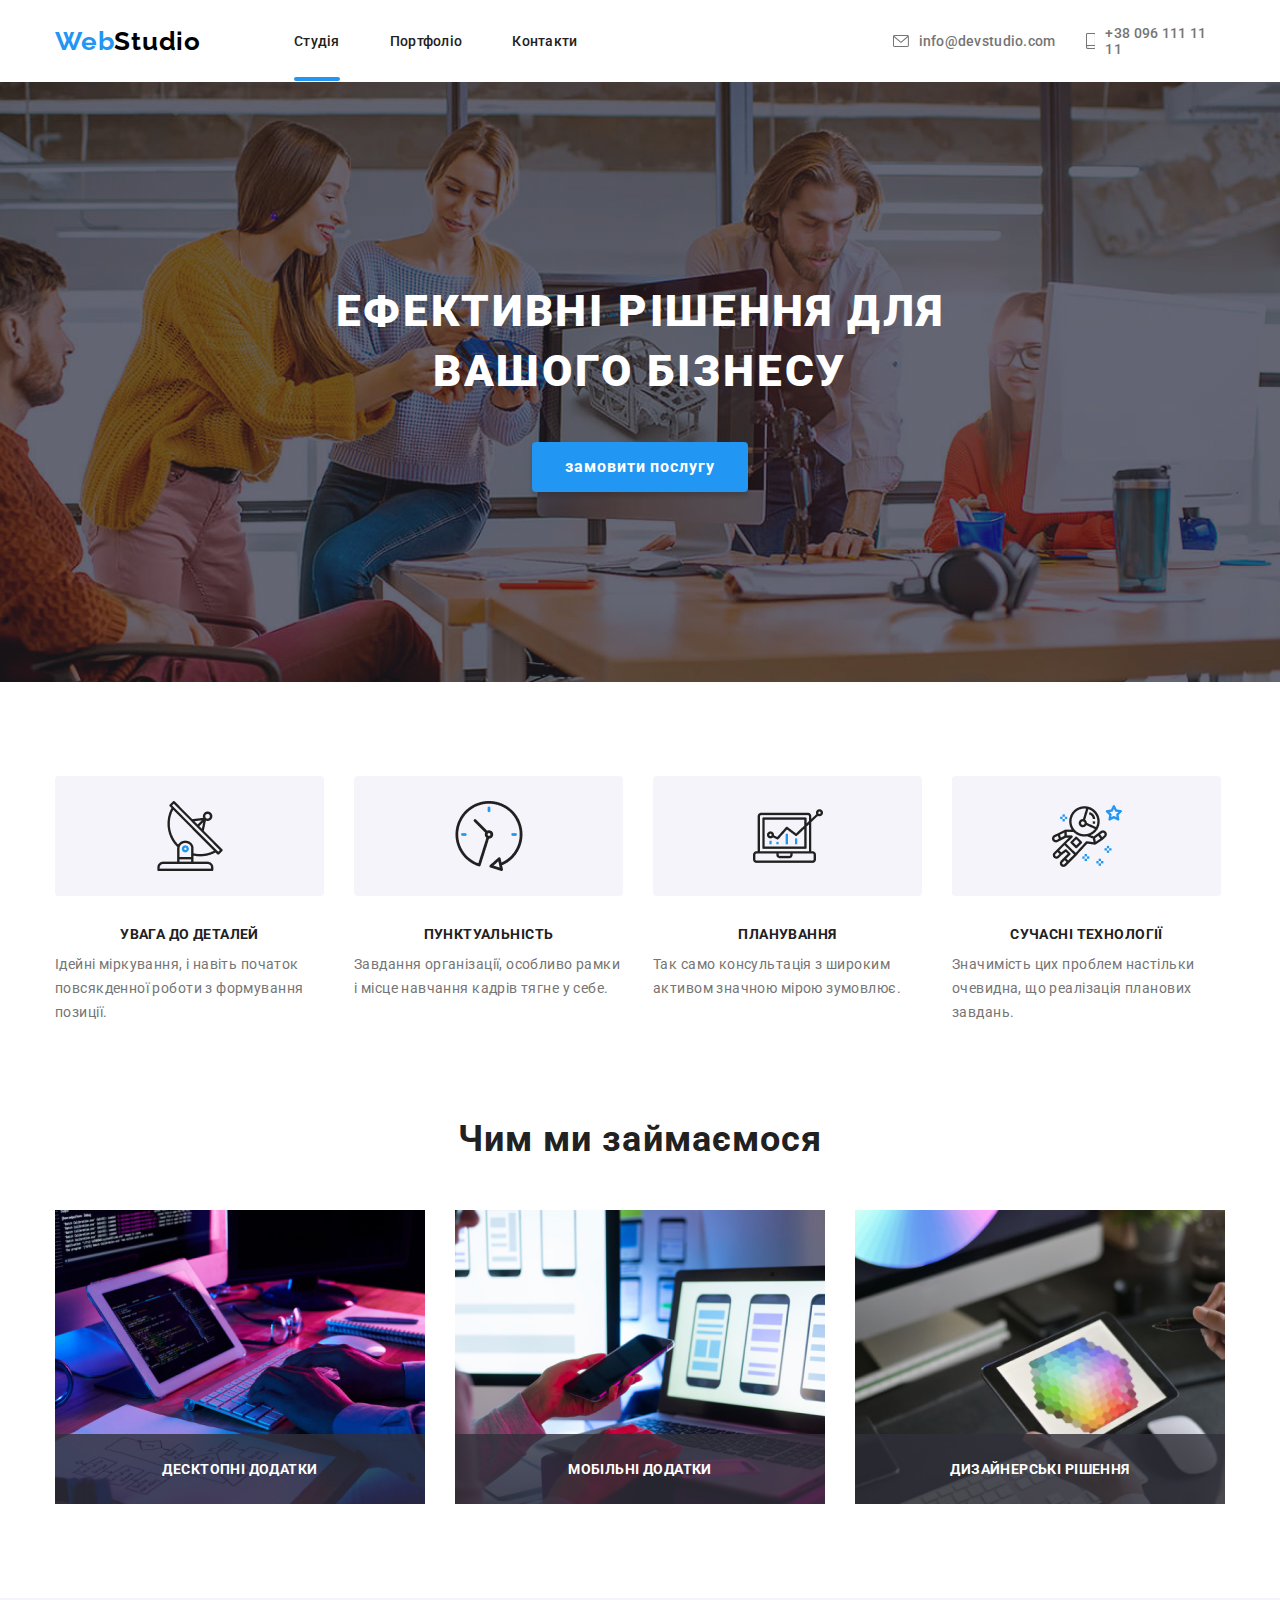
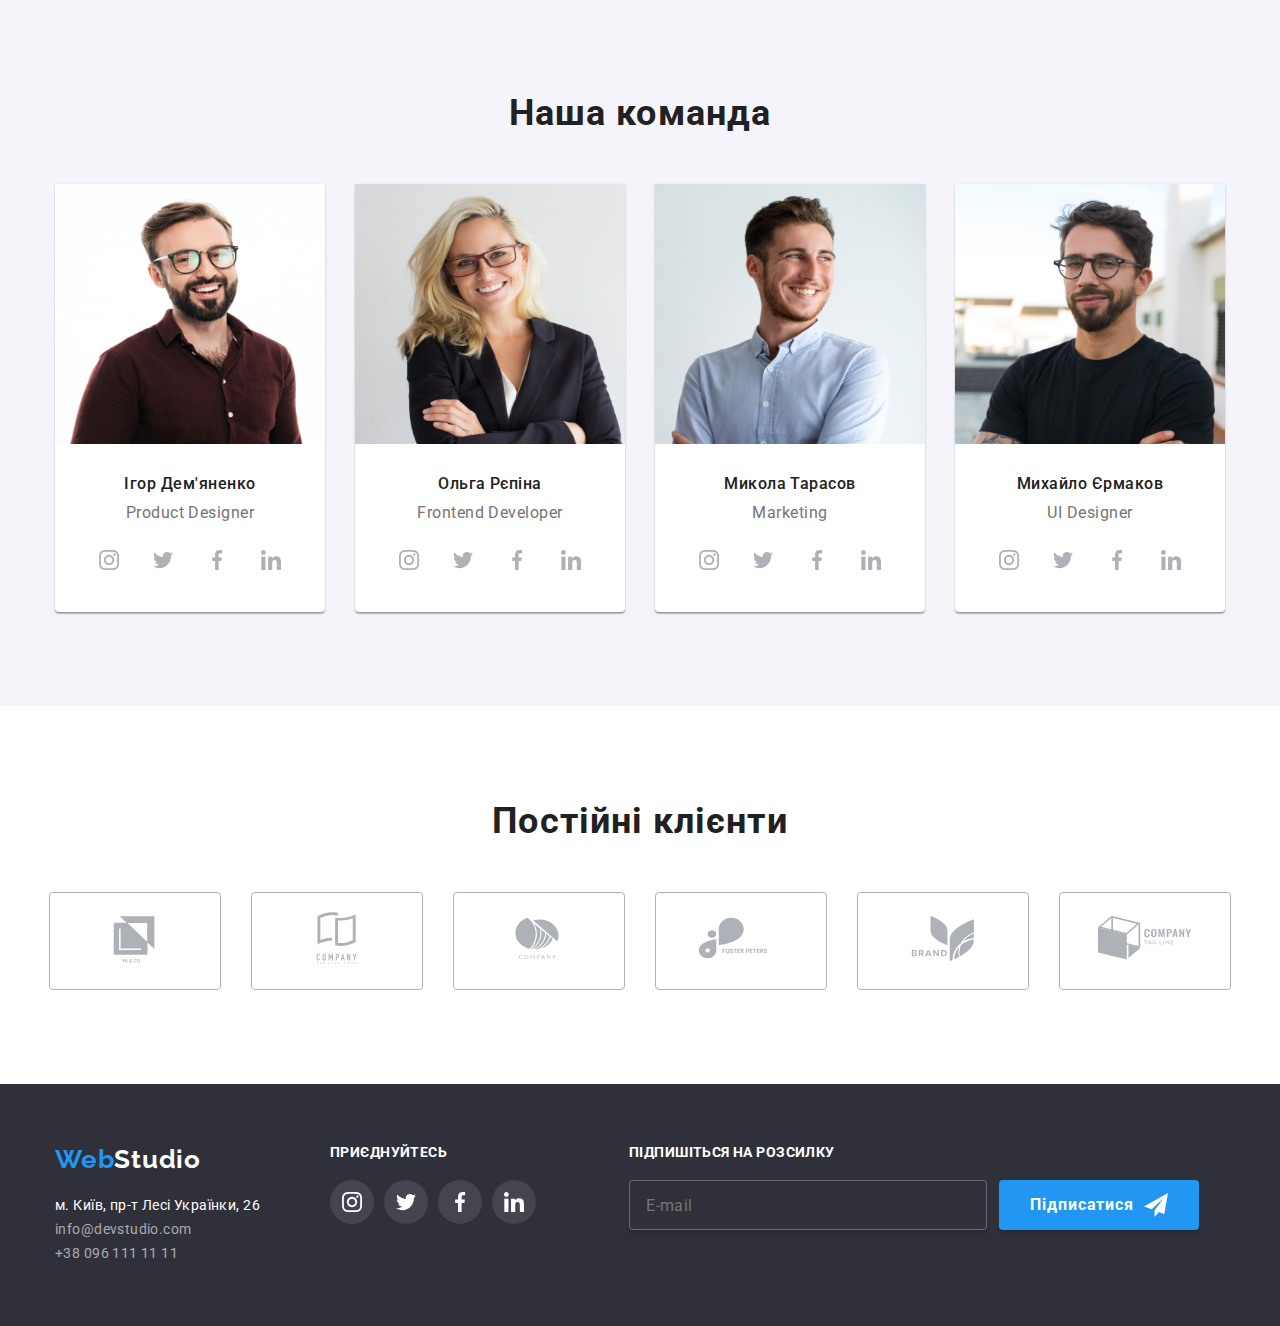
==== commit f7ed4c6e: "up" ====
--- a/index.html
+++ b/index.html
@@ -122,15 +122,17 @@
                 <h2 class="services__title">Чим ми займаємося</h2>
                     <ul class="services__list">
                         <li class="services__item">
-                            <img class="services__photo" src="./img/works/designer.jpg" alt="робота на комп'юторі">
+                            <img class="services__photo" src="#" srcset=./img/works/printing1x.jpg 1x, ./img/works/printing2x.jpg 2x" alt="робота на комп'юторі">
                             <p class="services__p">Десктопні додатки</p>
                         </li>
                         <li class="services__item">
-                            <img class="services__photo" src="./img/works/phone.jpg" alt="робота на телефоні">
+                            <img class="services__photo" src="#" srcset=./img/works/phone1x.jpg 1x, ./img/works/phone2x.jpg 2x" alt="робота на телефоні">
                             <p class="services__p">Мобільні додатки</p>
                         </li>
                         <li class="services__item">
-                            <img class="services__photo" src="./img/works/printing.jpg" alt="робота на планшеті">
+                            <img class="services__photo"  srcset=./img/works/design1x.jpg 1x, ./img/works/design2x.jpg 2x"
+                            src="#"
+                            alt="Опис зображення для усіх версій" alt="робота на планшеті">
                             <p class="services__p">Дизайнерські рішення</p>
                         </li>
                     </ul>
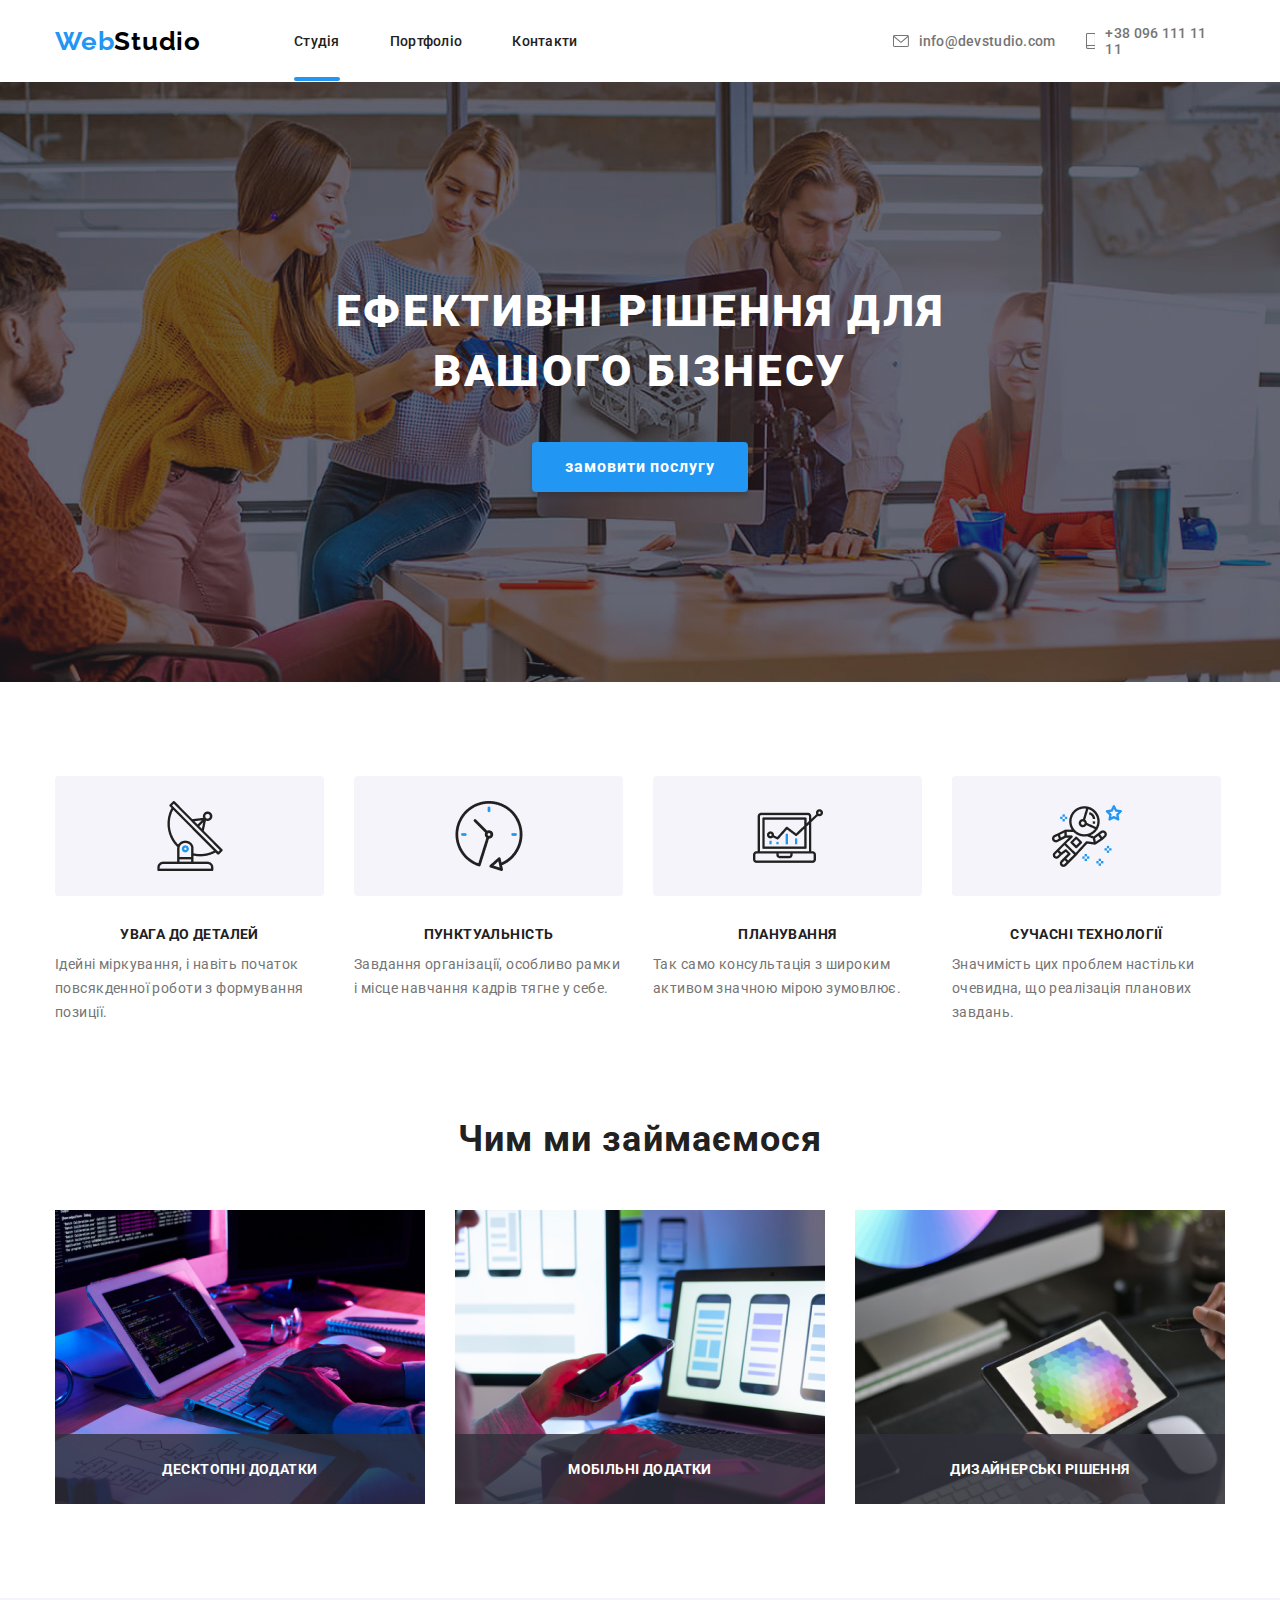
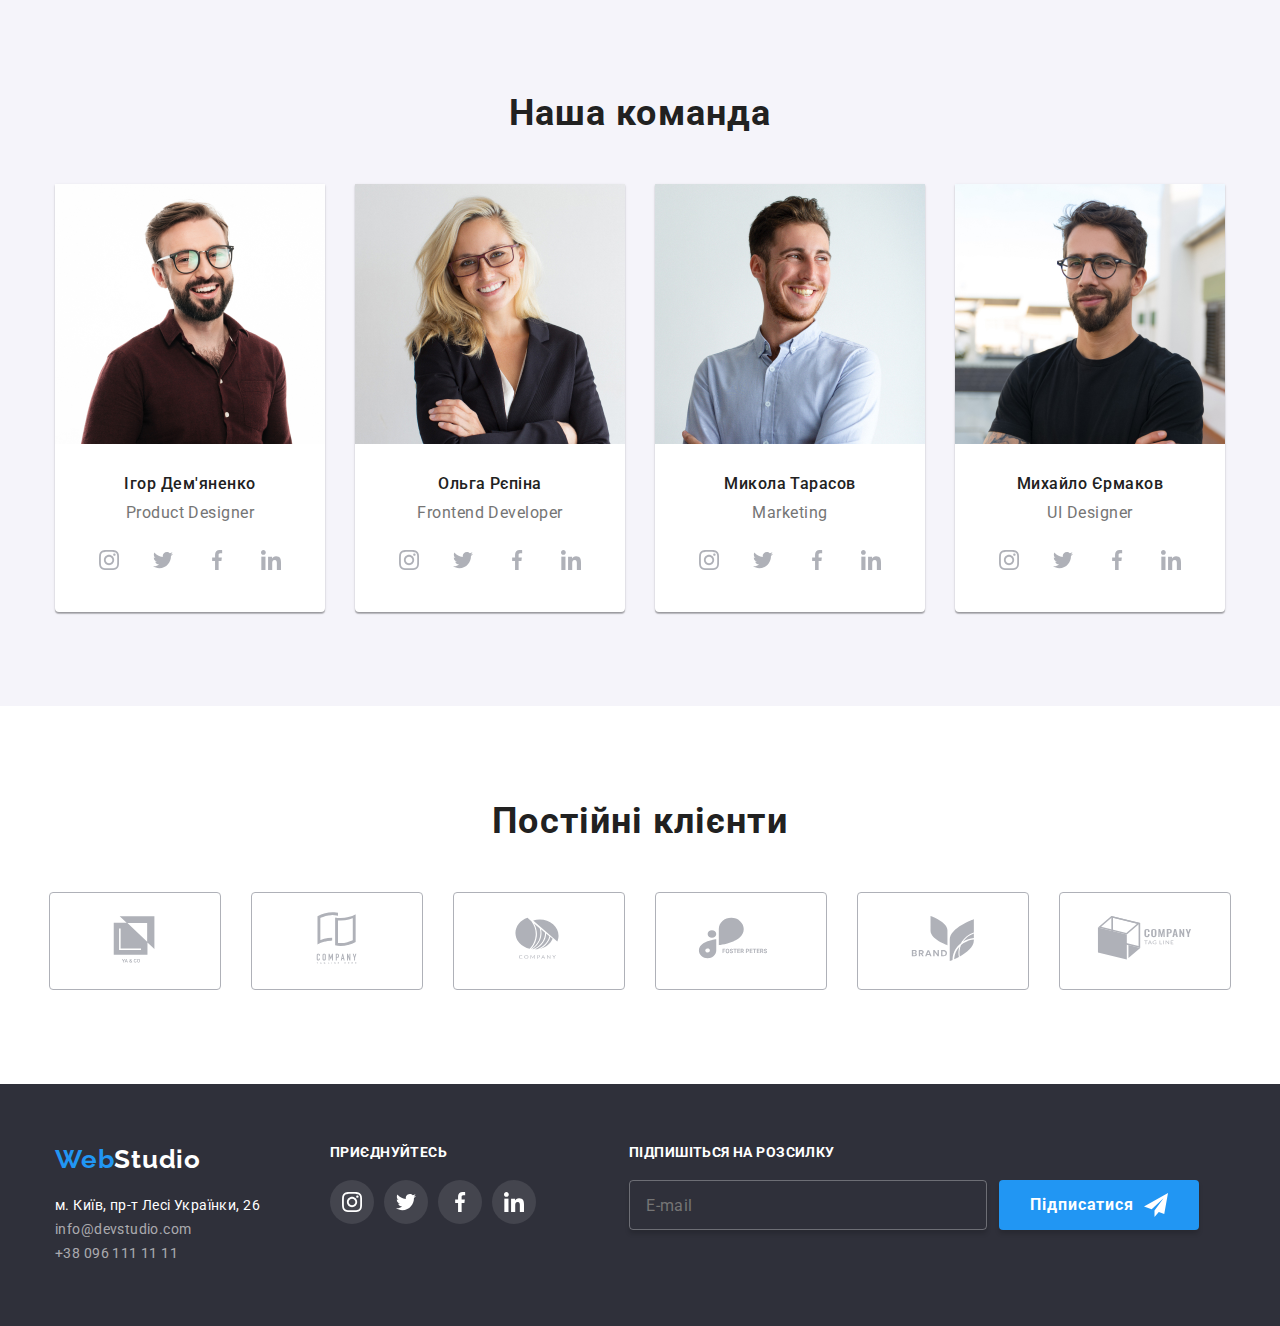
==== commit 5c35149a: "up" ====
--- a/index.html
+++ b/index.html
@@ -120,22 +120,24 @@
         <section class="services">
             <div class="container">
                 <h2 class="services__title">Чим ми займаємося</h2>
-                    <ul class="services__list">
-                        <li class="services__item">
-                            <img class="services__photo" src="#" srcset=./img/works/printing1x.jpg 1x, ./img/works/printing2x.jpg 2x" alt="робота на комп'юторі">
-                            <p class="services__p">Десктопні додатки</p>
-                        </li>
-                        <li class="services__item">
-                            <img class="services__photo" src="#" srcset=./img/works/phone1x.jpg 1x, ./img/works/phone2x.jpg 2x" alt="робота на телефоні">
-                            <p class="services__p">Мобільні додатки</p>
-                        </li>
-                        <li class="services__item">
-                            <img class="services__photo"  srcset=./img/works/design1x.jpg 1x, ./img/works/design2x.jpg 2x"
-                            src="#"
-                            alt="Опис зображення для усіх версій" alt="робота на планшеті">
-                            <p class="services__p">Дизайнерські рішення</p>
-                        </li>
-                    </ul>
+                <ul class="services__list">
+                    <li class="services__item">
+                        <img class="services__photo" src="#"
+                            srcset="./img/works/printing1x.jpg 1x, ./img/works/printing2x.jpg 2x"
+                            alt="робота на комп'юторі">
+                        <p class="services__p">Десктопні додатки</p>
+                    </li>
+                    <li class="services__item">
+                        <img class="services__photo" src="#"
+                            srcset="./img/works/phone1x.jpg 1x, ./img/works/phone2x.jpg 2x" alt="робота на телефоні">
+                        <p class="services__p">Мобільні додатки</p>
+                    </li>
+                    <li class="services__item">
+                        <img class="services__photo" srcset="./img/works/design1x.jpg 1x, ./img/works/design2x.jpg 2x"
+                            src="#" alt="Опис зображення для усіх версій" alt="робота на планшеті">
+                        <p class="services__p">Дизайнерські рішення</p>
+                    </li>
+                </ul>
             </div>
         </section>
         <section class="team-members">
@@ -144,15 +146,12 @@
                 <ul class="team-members__list">
                     <li class="team-members__item">
                         <picture class="team-members__photo">
-                            <source    srcset="./img/team/igor-mobile1x.jpg 1x,
+                            <source srcset="./img/team/igor-desctop1x.jpg 1x,
+                            ./img/team/igor-desctop2x.jpg 2x," media="(min-width:1200px)">
+                            <source srcset="./img/team/igor-tablet1x.jpg 1x,
+                            ./img/team/igor-tablet2x.jpg 2x," media="(min-width:768px)">
+                            <source srcset="./img/team/igor-mobile1x.jpg 1x,
                          ./img/team/igor-mobile2x.jpg 2x" media="(max-width:767px)">
-
-                            <source srcset="./img/team/igor-tablet1x.jpg 1x,
-                        ./img/team/igor-tablet2x.jpg 2x," media="(min-width:768px)">
-
-                            <source srcset="./img/team/igor-desctop1x.jpg 1x,
-                        ./img/team/igor-desctop2x.jpg 2x," media="(min-width:1200px)">
-
                             <img class="team-members__photo" src="#" alt="igor">
                         </picture>
                         <h3 class="team-members__subtitle">Ігор Дем'яненко</h3>
@@ -187,18 +186,16 @@
                                 </a>
                             </li>
                         </ul>
-                    <li class="team-members__item"><picture class="team-members__photo">
-                        <source    srcset="./img/team/olga-mobile1x.jpg 1x,
+                    <li class="team-members__item">
+                        <picture class="team-members__photo">
+                            <source srcset="./img/team/olga-desctop1x.jpg 1x,
+                        ./img/team/olga-desctop2x.jpg 2x," media="(min-width:1200px)">
+                            <source srcset="./img/team/olga-tablet1x.jpg 1x,
+                        ./img/team/olga-tablet2x.jpg  2x," media="(min-width:768px)">
+                            <source srcset="./img/team/olga-mobile1x.jpg 1x,
                         ./img/team/olga-mobile2x.jpg 2x" media="(max-width:767px)">
-
-                        <source srcset="./img/team/olga-tablet1x.jpg 1x,
-                        ./img/team/olga-tablet2x.jpg  2x," media="(min-width:768px)">
-
-                        <source srcset="./img/team/olga-desctop1x.jpg 900w 1x,
-                    ./img/team/olga-desctop2x.jpg 2x," media="(min-width:1200px)">
-
-                        <img class="team-members__photo" src="#" alt="olga">
-                    </picture>
+                            <img class="team-members__photo" src="#" alt="olga">
+                        </picture>
                         <h3 class="team-members__subtitle">Ольга Рєпіна</h3>
                         <p class="team-members_text">Frontend Developer</p>
                         <ul class="team-members-svg-list">
@@ -232,18 +229,16 @@
                             </li>
                         </ul>
                     </li>
-                    <li class="team-members__item"><picture class="team-members__photo">
-                        <source    srcset="./img/team/micola-mobile1x.jpg 1x,
+                    <li class="team-members__item">
+                        <picture class="team-members__photo">
+                            <source srcset="./img/team/micola-desctop1x.jpg 1x,
+                        ./img/team/micola-desctop2x.jpg 2x," media="(min-width:1200px)">
+                            <source srcset="./img/team/micola-tablet1x.jpg 1x,
+                        ./img/team/micola-tablet2x.jpg  2x," media="(min-width:768px)">
+                            <source srcset="./img/team/micola-mobile1x.jpg 1x,
                         ./img/team/micola-mobile2x.jpg 2x" media="(max-width:767px)">
-
-                        <source srcset="./img/team/micola-tablet1x.jpg 1x,
-                        ./img/team/micola-tablet2x.jpg  2x," media="(min-width:768px)">
-
-                        <source srcset="./img/team/micola-desctop1x.jpg 900w 1x,
-                    ./img/team/micola-desctop2x.jpg 2x," media="(min-width:1200px)">
-
-                        <img class="team-members__photo" src="#" alt="micola">
-                    </picture>
+                            <img class="team-members__photo" src="#" alt="micola">
+                        </picture>
                         <h3 class="team-members__subtitle">Микола Тарасов</h3>
                         <p class="team-members_text">Marketing</p>
                         <ul class="team-members-svg-list">
@@ -277,18 +272,16 @@
                             </li>
                         </ul>
                     </li>
-                    <li class="team-members__item"><picture class="team-members__photo">
-                        <source    srcset="./img/team/michailo-mobile1x.jpg 1x,
+                    <li class="team-members__item">
+                        <picture class="team-members__photo">
+                            <source srcset="./img/team/michailo-desctop1x.jpg 900w 1x,
+                            ./img/team/michailo-desctop2x.jpg 2x," media="(min-width:1200px)">
+                            <source srcset="./img/team/michailo-tablet1x.jpg 1x,
+                        ./img/team/michailo-tablet2x.jpg  2x," media="(min-width:768px)">
+                            <source srcset="./img/team/michailo-mobile1x.jpg 1x,
                         ./img/team/michailo-mobile2x.jpg 2x" media="(max-width:767px)">
-
-                        <source srcset="./img/team/michailo-tablet1x.jpg 1x,
-                        ./img/team/michailo-tablet2x.jpg  2x," media="(min-width:768px)">
-
-                        <source srcset="./img/team/michailo-desctop1x.jpg 900w 1x,
-                    ./img/team/michailo-desctop2x.jpg 2x," media="(min-width:1200px)">
-
-                        <img class="team-members__photo" src="#" alt="michailo">
-                    </picture>
+                            <img class="team-members__photo" src="#" alt="michailo">
+                        </picture>
                         <h3 class="team-members__subtitle">Михайло Єрмаков </h3>
                         <p class="team-members_text">UI Designer</p>
                         <ul class="team-members-svg-list">
